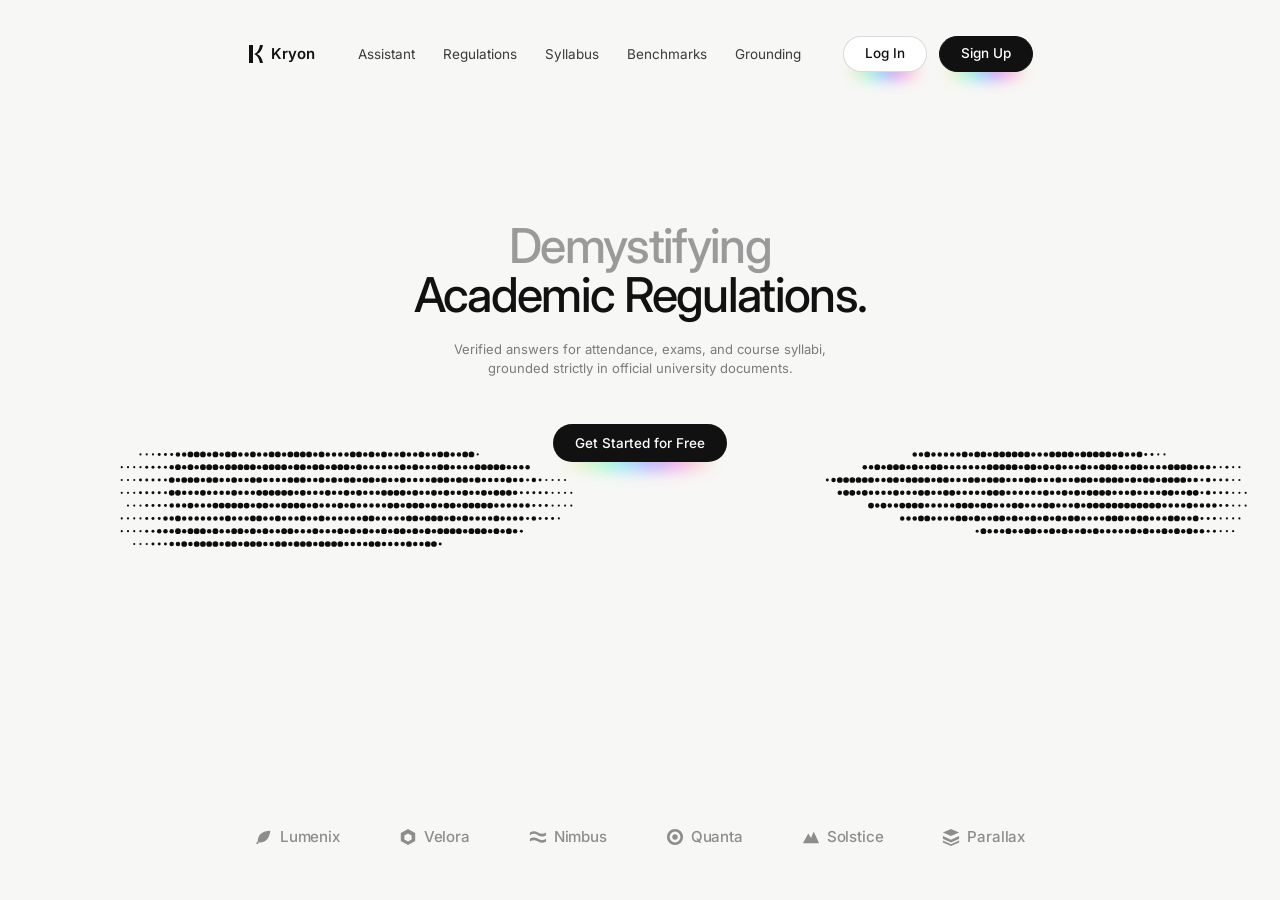
==== frontend/index.html @ a1618e85 "feat: integrate real Google OAuth 2.0 flow and match button sizing" ====
<!DOCTYPE html>
<html lang="en">
<head>
  <meta charset="UTF-8">
  <meta name="viewport" content="width=device-width, initial-scale=1.0">
  <title>Kryon</title>
  <link rel="icon" type="image/svg+xml" href="data:image/svg+xml,%3Csvg xmlns='http://www.w3.org/2000/svg' viewBox='0 0 16 18'%3E%3Cpath fill='%23111111' d='M2 0h4v18H2zM7 9c3-1 5-4 6-9h3c-1 5-3 8-6 9 3 1 5 4 6 9h-3c-1-5-3-8-6-9z'/%3E%3C/svg%3E">
  <link rel="alternate icon" type="image/png" href="/static/favicon.ico">
  <link rel="alternate icon" type="image/svg+xml" href="/static/favicon.svg">
  <link rel="preconnect" href="https://fonts.googleapis.com">
  <link rel="preconnect" href="https://fonts.gstatic.com" crossorigin>
  <link href="https://fonts.googleapis.com/css2?family=Inter:wght@400;500;600&family=Inter+Tight:wght@400;500;600&display=swap" rel="stylesheet">
  <style>
    :root {
      --bg: #f7f7f5;
      --surface: #ffffff;
      --surface-subtle: #f0f0ee;
      --border-subtle: rgba(0, 0, 0, 0.07);
      --ink: #111111;
      --mute: #9a9a9a;
      --sub: #7b7b7b;
      --accent-blue: #2f6bff;
      --accent-violet: #5a4cf5;
      --accent-glow: linear-gradient(90deg, #ffcf5a, #7dffa8, #5ad7ff, #9b7bff, #ff6fd8, #ffb36b);
      --u: min(100vw / 1440, 100vh / 1008);
    }

    * {
      box-sizing: border-box;
      margin: 0;
      padding: 0;
    }

    html, body {
      height: 100%;
      background: var(--bg);
      color: var(--ink);
      font-family: 'Inter', system-ui, -apple-system, sans-serif;
      -webkit-font-smoothing: antialiased;
      scroll-behavior: smooth;
    }

    /* ============================================================
       SECTION 1: HERO (KINDRED DOT-MATRIX HANDS)
       ============================================================ */
    section.hero {
      position: relative;
      height: 100vh;
      min-height: 660px;
      overflow: hidden;
      background: var(--bg);
    }

    canvas#dots {
      position: absolute;
      inset: 0;
      width: 100%;
      height: 100%;
      display: block;
      z-index: 1;
      pointer-events: none;
    }

    /* Nav */
    nav.hero-nav {
      position: relative;
      z-index: 3;
      display: flex;
      align-items: center;
      justify-content: center;
      gap: clamp(18px, 2.6vw, 40px);
      padding-top: 36px;
      font-size: 13.5px;
    }

    .brand {
      display: flex;
      align-items: center;
      gap: 8px;
      font-weight: 600;
      font-size: 15px;
      letter-spacing: -0.01em;
      color: var(--ink);
      text-decoration: none;
      margin-right: 10px;
    }

    .brand svg {
      width: 16px;
      height: 18px;
      fill: currentColor;
    }

    .nav-links {
      display: flex;
      align-items: center;
      gap: clamp(16px, 2.2vw, 32px);
    }

    .nav-links span {
      color: #3a3a3a;
      font-weight: 400;
      cursor: default;
      user-select: none;
      pointer-events: none;
    }

    .nav-actions {
      display: inline-flex;
      align-items: center;
      gap: 12px;
      margin-left: 8px;
    }

    .nav-cta-wrap {
      display: inline-block;
      position: relative;
    }

    .nav-cta-wrap::before {
      content: "";
      position: absolute;
      left: 10%;
      right: 10%;
      bottom: -6px;
      height: 15px;
      border-radius: 50%;
      background: var(--accent-glow);
      filter: blur(8px);
      opacity: 0.85;
      z-index: 1;
      transition: opacity 0.3s ease, filter 0.3s ease, bottom 0.3s ease;
    }

    .nav-cta-wrap:hover::before {
      opacity: 1;
      filter: blur(12px);
      bottom: -8px;
    }

    .signin-pill {
      position: relative;
      z-index: 2;
      background: #111;
      color: #fff !important;
      padding: 10px 21px;
      border-radius: 999px;
      border: 1px solid #111;
      font-weight: 500 !important;
      text-decoration: none;
      transition: transform 0.25s ease, background 0.2s ease, border-color 0.2s ease;
      display: inline-block;
      cursor: pointer;
      line-height: 1;
    }

    .signin-pill:hover {
      transform: translateY(-1px);
      background: #000 !important;
      border-color: #000 !important;
      color: #fff !important;
    }

    .btn-login {
      position: relative;
      z-index: 2;
      background: #ffffff;
      color: #111 !important;
      padding: 10px 21px;
      border-radius: 999px;
      border: 1px solid rgba(0, 0, 0, 0.14);
      font-weight: 500 !important;
      text-decoration: none;
      transition: transform 0.25s ease, background 0.2s ease, border-color 0.2s ease, box-shadow 0.2s ease;
      display: inline-block;
      cursor: pointer;
      line-height: 1;
    }

    .btn-login:hover {
      transform: translateY(-1px);
      background: #ffffff !important;
      border-color: rgba(0, 0, 0, 0.35);
      color: #000 !important;
      box-shadow: 0 2px 8px rgba(0, 0, 0, 0.06);
    }

    /* Copy block */
    div.copy {
      position: absolute;
      left: 50%;
      top: 24.5%;
      transform: translateX(-50%);
      text-align: center;
      width: min(92vw, 720px);
      z-index: 3;
    }

    div.copy h1 {
      font-weight: 500;
      letter-spacing: -0.035em;
      line-height: 1.04;
      font-size: clamp(38px, 3.75vw, 68px);
    }

    div.copy h1 .line-1 {
      display: block;
      color: var(--mute);
    }

    div.copy h1 .line-2 {
      display: block;
      color: var(--ink);
    }

    div.copy p.subline {
      margin-top: 20px;
      margin-left: auto;
      margin-right: auto;
      max-width: 440px;
      color: var(--sub);
      font-size: clamp(13px, 1.02vw, 15.5px);
      line-height: 1.45;
      text-wrap: balance;
    }

    /* CTA Wrapper */
    .cta {
      display: inline-block;
      position: relative;
      margin-top: clamp(34px, 3.6vw, 52px);
    }

    .cta::before {
      content: "";
      position: absolute;
      left: 10%;
      right: 10%;
      bottom: -6px;
      height: 16px;
      border-radius: 50%;
      background: var(--accent-glow);
      filter: blur(9px);
      opacity: 0.85;
      z-index: 1;
      transition: opacity 0.3s ease, filter 0.3s ease, bottom 0.3s ease;
    }

    .cta:hover::before {
      opacity: 1;
      filter: blur(12px);
      bottom: -9px;
    }

    .cta a.btn-cta {
      position: relative;
      z-index: 2;
      display: inline-block;
      background: #111;
      color: #fff;
      font-size: 13.5px;
      font-weight: 500;
      padding: 11px 22px;
      border-radius: 999px;
      text-decoration: none;
      transition: transform 0.3s ease;
      cursor: pointer;
    }

    .cta:hover a.btn-cta {
      transform: translateY(-1px);
    }

    /* Partner Logos */
    div.logos {
      position: absolute;
      bottom: clamp(28px, 6vh, 64px);
      left: 0;
      right: 0;
      display: flex;
      justify-content: center;
      align-items: center;
      gap: clamp(26px, 4.6vw, 66px);
      flex-wrap: wrap;
      padding: 0 16px;
      z-index: 3;
    }

    .logo-item {
      display: flex;
      align-items: center;
      gap: 7px;
      color: #8d8d8d;
      font-size: clamp(14px, 1.18vw, 17px);
      font-weight: 500;
      letter-spacing: -0.01em;
      transition: color 0.2s ease;
    }

    .logo-item:hover {
      color: var(--ink);
    }

    .logo-item svg {
      width: 18px;
      height: 18px;
      fill: currentColor;
    }

    /* ============================================================
       SECTION 2: AI ASSISTANT — GLASS IRIS CHAT DASHBOARD (LIGHT THEME)
       ============================================================ */
    section#assistant {
      position: relative;
      height: 100vh;
      max-height: 100vh;
      background: var(--bg);
      display: none; /* Stored inside the Get Started button */
      flex-direction: row;
      border-top: 1px solid var(--border-subtle);
      font-family: 'Inter Tight', 'Inter', sans-serif;
      animation: fadeInView 0.35s ease forwards;
      overflow: hidden;
    }

    section#assistant.view-active {
      display: flex !important;
    }

    section.hero.view-hidden {
      display: none !important;
    }

    @keyframes fadeInView {
      from {
        opacity: 0;
        transform: translateY(10px);
      }
      to {
        opacity: 1;
        transform: translateY(0);
      }
    }

    /* Ambient soft top light */
    .top-light-glow {
      position: absolute;
      top: 0;
      left: 50%;
      transform: translateX(-50%);
      width: 900px;
      height: 380px;
      background: radial-gradient(circle at center, rgba(64, 110, 255, 0.08) 0%, rgba(124, 72, 240, 0.05) 45%, transparent 70%);
      pointer-events: none;
      z-index: 0;
    }

    /* Left rail (48u) */
    .left-rail {
      width: clamp(60px, 4.5vw, 76px);
      background: #ffffff;
      border-right: 1px solid var(--border-subtle);
      display: flex;
      flex-direction: column;
      align-items: center;
      padding: 24px 0;
      gap: 18px;
      z-index: 5;
      height: 100vh;
      flex-shrink: 0;
    }

    .rail-btn {
      width: 40px;
      height: 40px;
      border-radius: 12px;
      border: 1px solid transparent;
      background: transparent;
      color: var(--sub);
      display: flex;
      align-items: center;
      justify-content: center;
      cursor: pointer;
      transition: all 0.2s ease;
    }

    .rail-btn:hover, .rail-btn.active {
      background: var(--surface-subtle);
      color: var(--ink);
      border-color: var(--border-subtle);
    }

    .rail-divider {
      width: 28px;
      height: 1px;
      background: var(--border-subtle);
      margin: 4px 0;
    }

    .rail-bottom {
      margin-top: auto;
      display: flex;
      flex-direction: column;
      gap: 12px;
      align-items: center;
      position: relative;
    }

    .avatar-mini-wrapper {
      display: flex;
      flex-direction: column;
      align-items: center;
      gap: 4px;
      cursor: pointer;
      user-select: none;
    }

    .avatar-mini {
      width: 34px;
      height: 34px;
      border-radius: 50%;
      background: linear-gradient(135deg, #2f6bff, #5a4cf5);
      color: white;
      font-size: 13px;
      font-weight: 600;
      display: flex;
      align-items: center;
      justify-content: center;
      cursor: pointer;
      transition: all 0.2s cubic-bezier(0.16, 1, 0.3, 1);
      border: 2px solid #ffffff;
      box-shadow: 0 2px 8px rgba(47, 107, 255, 0.25);
    }

    .avatar-mini:hover {
      transform: scale(1.08);
      box-shadow: 0 4px 14px rgba(47, 107, 255, 0.4);
    }

    .avatar-name-mini {
      font-size: 10px;
      font-weight: 600;
      color: #64748b;
      max-width: 58px;
      overflow: hidden;
      text-overflow: ellipsis;
      white-space: nowrap;
      text-align: center;
      line-height: 1.1;
    }

    /* Flyout Profile Card in Left Rail */
    .user-flyout-card {
      position: absolute;
      left: calc(100% + 14px);
      bottom: -6px;
      width: 250px;
      background: #ffffff;
      border-radius: 16px;
      border: 1px solid var(--border-subtle);
      box-shadow: 0 12px 32px rgba(15, 23, 42, 0.14), 0 2px 6px rgba(15, 23, 42, 0.05);
      padding: 16px;
      z-index: 100;
      animation: flyoutSlideIn 0.2s cubic-bezier(0.16, 1, 0.3, 1);
    }

    @keyframes flyoutSlideIn {
      from { opacity: 0; transform: translateX(-8px) scale(0.96); }
      to { opacity: 1; transform: translateX(0) scale(1); }
    }

    .flyout-header {
      display: flex;
      align-items: center;
      gap: 12px;
    }

    .flyout-avatar {
      width: 40px;
      height: 40px;
      border-radius: 50%;
      background: linear-gradient(135deg, #2f6bff, #5a4cf5);
      color: #ffffff;
      font-size: 15px;
      font-weight: 700;
      display: flex;
      align-items: center;
      justify-content: center;
      flex-shrink: 0;
    }

    .flyout-meta {
      flex: 1;
      min-width: 0;
      text-align: left;
    }

    .flyout-name {
      font-size: 14px;
      font-weight: 600;
      color: #0f172a;
      white-space: nowrap;
      overflow: hidden;
      text-overflow: ellipsis;
    }

    .flyout-email {
      font-size: 12px;
      color: #64748b;
      white-space: nowrap;
      overflow: hidden;
      text-overflow: ellipsis;
    }

    .flyout-badge {
      display: flex;
      align-items: center;
      gap: 6px;
      margin-top: 12px;
      padding: 5px 10px;
      border-radius: 8px;
      background: #f1f5f9;
      font-size: 11px;
      font-weight: 500;
      color: #334155;
    }

    .flyout-status-dot {
      width: 6px;
      height: 6px;
      border-radius: 50%;
      background: #10b981;
    }

    .flyout-divider {
      height: 1px;
      background: #e2e8f0;
      margin: 12px 0 10px;
    }

    .flyout-actions {
      display: flex;
      flex-direction: column;
      gap: 6px;
    }

    .flyout-btn-signout {
      width: 100%;
      height: 34px;
      border-radius: 8px;
      border: 1px solid #fee2e2;
      background: #fff5f5;
      color: #dc2626;
      font-size: 12px;
      font-weight: 600;
      display: flex;
      align-items: center;
      justify-content: center;
      gap: 6px;
      cursor: pointer;
      transition: all 0.15s ease;
    }

    .flyout-btn-signout:hover {
      background: #fee2e2;
      border-color: #fca5a5;
    }

    /* Top Bar User Pill */
    .user-pill-top {
      display: none;
      align-items: center;
      gap: 8px;
      padding: 4px 10px 4px 5px;
      background: #ffffff;
      border: 1px solid var(--border-subtle);
      border-radius: 30px;
      font-size: 13px;
      font-weight: 500;
      color: #1e293b;
      cursor: pointer;
      transition: all 0.15s ease;
      box-shadow: 0 1px 3px rgba(0,0,0,0.04);
    }

    .user-pill-top:hover {
      border-color: #cbd5e1;
      background: #f8fafc;
    }

    .user-pill-avatar {
      width: 26px;
      height: 26px;
      border-radius: 50%;
      background: linear-gradient(135deg, #2f6bff, #5a4cf5);
      color: #ffffff;
      font-size: 11px;
      font-weight: 700;
      display: flex;
      align-items: center;
      justify-content: center;
    }

    .user-pill-name {
      max-width: 110px;
      white-space: nowrap;
      overflow: hidden;
      text-overflow: ellipsis;
    }

    .user-pill-logout {
      width: 20px;
      height: 20px;
      border-radius: 50%;
      background: transparent;
      border: none;
      color: #94a3b8;
      display: flex;
      align-items: center;
      justify-content: center;
      cursor: pointer;
      padding: 0;
      transition: color 0.15s ease;
    }

    .user-pill-logout:hover {
      color: #ef4444;
    }

    /* Hero Nav User Badge - Compact Pill like Image 2 */
    .hero-user-badge {
      display: none;
      align-items: center;
      gap: 7px;
      padding: 3px 8px 3px 4px;
      background: #ffffff;
      border: 1px solid rgba(0, 0, 0, 0.08);
      border-radius: 9999px;
      box-shadow: 0 1px 3px rgba(0, 0, 0, 0.04);
      cursor: pointer;
      transition: all 0.15s ease;
      line-height: 1;
    }

    .hero-user-badge:hover {
      border-color: rgba(0, 0, 0, 0.16);
      box-shadow: 0 2px 6px rgba(0, 0, 0, 0.07);
    }

    .hero-user-avatar {
      width: 24px;
      height: 24px;
      border-radius: 50%;
      background: linear-gradient(135deg, #3b71fe, #5b50f6);
      color: #ffffff;
      font-size: 11px;
      font-weight: 700;
      display: flex;
      align-items: center;
      justify-content: center;
      flex-shrink: 0;
    }

    .hero-user-name {
      font-size: 13.5px;
      font-weight: 600;
      color: #1e293b;
      letter-spacing: -0.01em;
      white-space: nowrap;
    }

    .hero-btn-signout {
      background: transparent;
      border: none;
      padding: 2px;
      margin-left: 1px;
      color: #8b98a5;
      cursor: pointer;
      display: flex;
      align-items: center;
      justify-content: center;
      transition: color 0.15s ease, transform 0.15s ease;
      line-height: 1;
    }

    .hero-btn-signout:hover {
      color: #ef4444;
      transform: scale(1.08);
    }

    /* Auth Gate Modal */
    .auth-gate-overlay {
      position: fixed;
      inset: 0;
      background: rgba(15, 23, 42, 0.55);
      backdrop-filter: blur(8px);
      z-index: 9999;
      display: flex;
      align-items: center;
      justify-content: center;
      padding: 16px;
      animation: fadeIn 0.2s ease;
    }

    .auth-gate-card {
      background: #ffffff;
      border-radius: 24px;
      box-shadow: 0 25px 60px -15px rgba(0, 0, 0, 0.25);
      max-width: 480px;
      width: 100%;
      padding: 32px 30px;
      border: 1px solid rgba(0, 0, 0, 0.06);
      text-align: center;
      position: relative;
    }

    .auth-gate-header {
      display: flex;
      align-items: center;
      justify-content: space-between;
      margin-bottom: 20px;
    }

    .auth-gate-logo {
      display: flex;
      align-items: center;
      gap: 10px;
      font-size: 15px;
      font-weight: 700;
      color: #0f172a;
    }

    .auth-gate-close {
      background: #f1f5f9;
      border: none;
      width: 32px;
      height: 32px;
      border-radius: 50%;
      display: flex;
      align-items: center;
      justify-content: center;
      cursor: pointer;
      color: #64748b;
      transition: all 0.15s ease;
    }

    .auth-gate-close:hover {
      background: #e2e8f0;
      color: #0f172a;
    }

    .auth-gate-icon-badge {
      width: 56px;
      height: 56px;
      border-radius: 18px;
      background: rgba(47, 107, 255, 0.1);
      display: flex;
      align-items: center;
      justify-content: center;
      margin: 0 auto 16px;
    }

    .auth-gate-body h3 {
      font-size: 21px;
      font-weight: 700;
      color: #0f172a;
      letter-spacing: -0.02em;
      margin-bottom: 8px;
    }

    .auth-gate-body p {
      font-size: 14px;
      line-height: 1.5;
      color: #64748b;
      margin-bottom: 24px;
    }

    .auth-gate-buttons {
      display: flex;
      flex-direction: column;
      gap: 10px;
    }

    .btn-gate-primary {
      height: 48px;
      background: #27384f;
      color: #ffffff;
      border-radius: 14px;
      font-size: 14.5px;
      font-weight: 600;
      display: flex;
      align-items: center;
      justify-content: center;
      gap: 8px;
      text-decoration: none;
      transition: all 0.2s ease;
      box-shadow: 0 4px 12px rgba(39, 56, 79, 0.2);
    }

    .btn-gate-primary:hover {
      background: #1b2838;
      transform: translateY(-1px);
    }

    .btn-gate-secondary {
      height: 48px;
      background: #f8fafc;
      border: 1px solid #e2e8f0;
      color: #1e293b;
      border-radius: 14px;
      font-size: 14.5px;
      font-weight: 600;
      display: flex;
      align-items: center;
      justify-content: center;
      gap: 8px;
      text-decoration: none;
      transition: all 0.2s ease;
    }

    .btn-gate-secondary:hover {
      background: #f1f5f9;
      border-color: #cbd5e1;
    }

    .gate-divider {
      position: relative;
      text-align: center;
      margin: 8px 0;
    }

    .gate-divider::before {
      content: "";
      position: absolute;
      left: 0;
      top: 50%;
      right: 0;
      height: 1px;
      background: #e2e8f0;
    }

    .gate-divider span {
      position: relative;
      background: #ffffff;
      padding: 0 12px;
      font-size: 11px;
      font-weight: 700;
      color: #94a3b8;
      letter-spacing: 0.08em;
    }

    .btn-gate-google {
      height: 48px;
      background: #ffffff;
      border: 1px solid #e2e8f0;
      color: #334155;
      border-radius: 14px;
      font-size: 14.5px;
      font-weight: 500;
      display: flex;
      align-items: center;
      justify-content: center;
      gap: 10px;
      cursor: pointer;
      transition: all 0.2s ease;
      box-shadow: 0 1px 3px rgba(0, 0, 0, 0.04);
    }

    .btn-gate-google:hover {
      background: #f8fafc;
      border-color: #cbd5e1;
    }

    /* Main Container */
    .main-content {
      flex: 1;
      display: flex;
      flex-direction: column;
      position: relative;
      z-index: 1;
      height: 100vh;
      max-height: 100vh;
      overflow: hidden;
      min-width: 0;
    }

    /* Top Bar */
    .top-bar {
      display: flex;
      align-items: center;
      justify-content: space-between;
      padding: 16px 36px;
      background: rgba(255, 255, 255, 0.7);
      backdrop-filter: blur(12px);
      border-bottom: 1px solid var(--border-subtle);
      flex-shrink: 0;
      z-index: 10;
    }

    .breadcrumbs {
      display: flex;
      align-items: center;
      gap: 8px;
      font-size: 13.5px;
      color: var(--sub);
      font-weight: 500;
    }

    .breadcrumbs span.current {
      color: var(--ink);
    }

    .top-actions {
      display: flex;
      align-items: center;
      gap: 14px;
    }

    .glass-search {
      display: flex;
      align-items: center;
      gap: 10px;
      background: #ffffff;
      border: 1px solid var(--border-subtle);
      padding: 8px 16px;
      border-radius: 999px;
      font-size: 13px;
      color: var(--sub);
      width: 260px;
      box-shadow: 0 2px 6px rgba(0,0,0,0.02);
    }

    .glass-search input {
      border: none;
      outline: none;
      background: transparent;
      width: 100%;
      font-size: 13px;
      color: var(--ink);
    }

    .status-pill {
      display: flex;
      align-items: center;
      gap: 8px;
      background: #ffffff;
      border: 1px solid var(--border-subtle);
      padding: 6px 14px;
      border-radius: 999px;
      font-size: 12.5px;
      color: var(--ink);
      font-weight: 500;
    }

    .pulse-dot {
      width: 8px;
      height: 8px;
      border-radius: 50%;
      background: #2f6bff;
      box-shadow: 0 0 0 0 rgba(47, 107, 255, 0.5);
      animation: pulse 2s infinite;
    }

    @keyframes pulse {
      0% { box-shadow: 0 0 0 0 rgba(47, 107, 255, 0.7); }
      70% { box-shadow: 0 0 0 8px rgba(47, 107, 255, 0); }
      100% { box-shadow: 0 0 0 0 rgba(47, 107, 255, 0); }
    }

    /* Sub-header / Mode Toggles */
    .sub-bar {
      display: flex;
      align-items: center;
      justify-content: space-between;
      padding: 16px 36px 0 36px;
      flex-shrink: 0;
    }

    .segmented-toggle {
      display: flex;
      background: #eaeae7;
      padding: 3px;
      border-radius: 999px;
    }

    .segment-btn {
      padding: 7px 18px;
      border-radius: 999px;
      border: none;
      background: transparent;
      font-size: 13.5px;
      font-weight: 500;
      color: var(--sub);
      cursor: pointer;
      transition: all 0.2s ease;
    }

    .segment-btn.active {
      background: #ffffff;
      color: var(--ink);
      box-shadow: 0 2px 5px rgba(0,0,0,0.06);
    }

    /* Hero Section (708u Wide Column) */
    .dashboard-hero {
      width: min(92%, 860px);
      margin: 36px auto;
      display: flex;
      flex-direction: column;
      align-items: center;
      text-align: center;
    }

    /* LIVING GLASS IRIS ORB */
    .orb-container {
      position: relative;
      width: 150px;
      height: 150px;
      margin-bottom: 22px;
      display: flex;
      align-items: center;
      justify-content: center;
    }

    canvas#glass-orb {
      width: 150px;
      height: 150px;
      border-radius: 50%;
      box-shadow: 
        0 14px 34px -8px rgba(47, 107, 255, 0.22),
        0 0 0 1px rgba(255, 255, 255, 0.9) inset;
    }

    .hero-greeting {
      font-size: 15px;
      color: var(--mute);
      letter-spacing: 0.06em;
      text-transform: uppercase;
      font-weight: 600;
      margin-bottom: 10px;
    }

    .hero-heading {
      font-size: clamp(30px, 2.7vw, 42px);
      font-weight: 600;
      color: var(--ink);
      letter-spacing: -0.025em;
      line-height: 1.18;
      margin-bottom: 12px;
    }

    .hero-sub {
      color: var(--sub);
      font-size: 16px;
      max-width: 580px;
      margin-bottom: 32px;
      line-height: 1.5;
    }

    /* Glass Composer */
    .composer-card {
      width: 100%;
      background: #ffffff;
      border-radius: 18px;
      padding: 18px 24px;
      position: relative;
      box-shadow: 0 16px 36px -10px rgba(0, 0, 0, 0.05);
      border: 1.2px solid transparent;
      background-image: linear-gradient(#ffffff, #ffffff), linear-gradient(135deg, #2f6bff, #8a70ff, #ff6fd8, #2f6bff);
      background-origin: border-box;
      background-clip: padding-box, border-box;
      text-align: left;
    }

    .composer-input-row {
      display: flex;
      align-items: center;
      gap: 12px;
      margin-bottom: 16px;
    }

    .composer-input-row input {
      flex: 1;
      border: none;
      outline: none;
      font-size: 17px;
      color: var(--ink);
      background: transparent;
      font-family: inherit;
    }

    .composer-input-row input::placeholder {
      color: #9c9c9c;
    }

    .composer-controls {
      display: flex;
      align-items: center;
      flex-wrap: nowrap;
      gap: 10px;
      border-top: 1px solid var(--border-subtle);
      padding-top: 12px;
      overflow: visible;
    }

    .composer-chips {
      display: flex;
      align-items: center;
      gap: 10px;
      flex-wrap: nowrap;
      flex: 1;
      min-width: 0;
    }

    .chip-btn {
      display: inline-flex;
      align-items: center;
      gap: 5px;
      background: var(--surface-subtle);
      border: 1px solid var(--border-subtle);
      padding: 8px 12px;
      border-radius: 999px;
      font-size: 13px;
      color: #222;
      cursor: pointer;
      white-space: nowrap;
      flex-shrink: 1;
      min-width: 0;
      transition: all 0.2s ease;
    }

    .chip-btn strong {
      font-weight: 600;
      color: var(--ink);
    }

    .chip-btn:hover {
      background: #e4e4e1;
      color: #000;
    }

    .chip-dropdown-wrapper {
      position: relative;
      display: inline-block;
      flex-shrink: 0;
    }

    .chip-dropdown-menu {
      position: absolute;
      top: calc(100% + 8px);
      left: 0;
      background: #ffffff;
      border: 1px solid var(--border-subtle);
      border-radius: 16px;
      padding: 7px;
      min-width: 295px;
      box-shadow: 0 16px 40px rgba(0, 0, 0, 0.12), 0 2px 8px rgba(0, 0, 0, 0.04);
      z-index: 100;
      display: none;
      animation: menuFadeIn 0.16s cubic-bezier(0.16, 1, 0.3, 1);
    }

    .chip-dropdown-menu.show {
      display: block;
    }

    @keyframes menuFadeIn {
      from { opacity: 0; transform: translateY(-4px); }
      to { opacity: 1; transform: translateY(0); }
    }

    .dropdown-opt {
      display: flex;
      flex-direction: column;
      gap: 3px;
      padding: 10px 14px;
      border-radius: 10px;
      cursor: pointer;
      transition: background 0.15s ease;
      text-align: left;
    }

    .dropdown-opt:hover {
      background: var(--surface-subtle);
    }

    .dropdown-opt.active {
      background: rgba(47, 107, 255, 0.08);
    }

    .dropdown-opt-header {
      display: flex;
      align-items: center;
      justify-content: space-between;
      font-size: 14.5px;
      font-weight: 600;
      color: var(--ink);
    }

    .dropdown-opt.active .dropdown-opt-header {
      color: var(--accent-blue);
    }

    .dropdown-opt-desc {
      font-size: 12.5px;
      color: #6a6a6a;
      line-height: 1.4;
    }

    .dropdown-check {
      display: none;
      color: var(--accent-blue);
      font-weight: 700;
      font-size: 14.5px;
    }

    .dropdown-opt.active .dropdown-check {
      display: inline-block;
    }

    .composer-actions-right {
      display: contents;
    }

    .btn-upload-action {
      background: var(--surface-subtle);
      color: var(--ink);
      border: 1px solid var(--border-subtle);
      border-radius: 999px;
      padding: 8px 12px;
      font-size: 13px;
      font-weight: 500;
      display: inline-flex;
      align-items: center;
      gap: 5px;
      cursor: pointer;
      white-space: nowrap;
      flex-shrink: 1;
      min-width: 0;
      transition: all 0.2s ease;
    }

    .btn-upload-action svg {
      width: 15px;
      height: 15px;
    }

    .btn-upload-action:hover {
      background: #e4e4e0;
      border-color: rgba(47, 107, 255, 0.3);
      color: #2f6bff;
      transform: translateY(-1px);
    }

    .btn-send {
      background: linear-gradient(135deg, #2f6bff, #4f46e5);
      color: #ffffff;
      border: none;
      border-radius: 999px;
      padding: 8px 18px;
      font-size: 13.5px;
      font-weight: 500;
      display: inline-flex;
      align-items: center;
      gap: 6px;
      cursor: pointer;
      white-space: nowrap;
      flex-shrink: 0;
      box-shadow: 0 2px 8px rgba(47, 107, 255, 0.25);
      transition: all 0.2s ease;
    }

    .composer-card .btn-send {
      margin-left: auto;
    }

    .btn-send svg {
      width: 13px;
      height: 13px;
      stroke: currentColor;
      flex-shrink: 0;
    }

    .btn-send:hover {
      transform: translateY(-1px);
      box-shadow: 0 4px 14px rgba(47, 107, 255, 0.35);
      background: linear-gradient(135deg, #2558df, #4338ca);
    }

    /* Quick Action Cards */
    .quick-actions {
      display: grid;
      grid-template-columns: repeat(auto-fit, minmax(240px, 1fr));
      gap: 16px;
      width: 100%;
      margin-top: 26px;
    }

    .action-card {
      background: #ffffff;
      border: 1px solid var(--border-subtle);
      border-radius: 16px;
      padding: 18px 20px;
      text-align: left;
      cursor: pointer;
      transition: all 0.2s ease;
      box-shadow: 0 4px 12px rgba(0,0,0,0.02);
    }

    .action-card:hover {
      transform: translateY(-2px);
      border-color: #2f6bff;
      box-shadow: 0 8px 24px rgba(47, 107, 255, 0.08);
    }

    .card-icon {
      width: 36px;
      height: 36px;
      border-radius: 10px;
      display: flex;
      align-items: center;
      justify-content: center;
      margin-bottom: 12px;
    }

    .card-icon.blue { background: rgba(47, 107, 255, 0.1); color: #2f6bff; }
    .card-icon.violet { background: rgba(90, 76, 245, 0.1); color: #5a4cf5; }
    .card-icon.indigo { background: rgba(22, 163, 74, 0.1); color: #16a34a; }

    .action-card h4 {
      font-size: 15px;
      font-weight: 600;
      color: var(--ink);
      margin-bottom: 6px;
    }

    .action-card p {
      font-size: 13.5px;
      color: var(--sub);
      line-height: 1.45;
    }

    /* ============================================================
       CHAT VIEW LAYOUT & CHAT HISTORY BAR (Below Sub-bar)
       ============================================================ */
    .chat-view-layout {
      display: flex;
      align-items: flex-start;
      width: 100%;
      flex: 1;
      min-height: 0;
      overflow: hidden;
    }

    .chat-history-bar {
      width: 412px;
      flex: 0 0 412px;
      margin-left: 36px;
      margin-top: 14px;
      margin-bottom: 24px;
      background: #ffffff;
      border: 1px solid var(--border-subtle);
      border-radius: 18px;
      display: flex;
      flex-direction: column;
      padding: 18px 18px;
      gap: 13px;
      height: calc(100% - 38px);
      max-height: calc(100% - 38px);
      box-shadow: 0 4px 20px rgba(0, 0, 0, 0.03);
      overflow-y: hidden;
      transition: width 0.22s ease, opacity 0.22s ease;
      z-index: 4;
      flex-shrink: 0;
    }

    .chat-history-bar.collapsed {
      width: 0;
      padding: 0;
      overflow: hidden;
      border-right: none;
      opacity: 0;
      pointer-events: none;
    }

    .history-bar-header {
      display: flex;
      align-items: center;
      justify-content: space-between;
    }

    .history-title-wrap {
      display: flex;
      align-items: center;
      gap: 9px;
      font-size: 15.5px;
      font-weight: 600;
      color: var(--ink);
    }

    .history-title-wrap svg {
      color: var(--accent-blue);
      width: 17px;
      height: 17px;
    }

    .history-badge {
      font-size: 12px;
      font-weight: 600;
      background: rgba(47, 107, 255, 0.1);
      color: var(--accent-blue);
      padding: 2.5px 8px;
      border-radius: 999px;
    }

    .btn-new-chat {
      display: inline-flex;
      align-items: center;
      gap: 5px;
      background: var(--surface-subtle);
      border: 1px solid var(--border-subtle);
      padding: 5px 12px;
      border-radius: 999px;
      font-size: 13px;
      font-weight: 500;
      color: var(--ink);
      cursor: pointer;
      transition: all 0.2s ease;
    }

    .btn-new-chat:hover {
      background: #ffffff;
      border-color: var(--accent-blue);
      color: var(--accent-blue);
      box-shadow: 0 2px 6px rgba(47, 107, 255, 0.15);
      transform: translateY(-1px);
    }

    .btn-new-chat svg {
      width: 13.5px;
      height: 13.5px;
    }

    .history-search-wrap {
      display: flex;
      align-items: center;
      gap: 9px;
      background: var(--surface-subtle);
      border: 1px solid var(--border-subtle);
      border-radius: 10px;
      padding: 8px 12px;
      font-size: 13.5px;
      color: var(--sub);
    }

    .history-search-wrap svg {
      width: 14px;
      height: 14px;
      flex-shrink: 0;
    }

    .history-search-wrap input {
      border: none;
      outline: none;
      background: transparent;
      width: 100%;
      font-size: 13.5px;
      color: var(--ink);
      font-family: inherit;
    }

    .history-list {
      display: flex;
      flex-direction: column;
      gap: 8px;
      flex: 1;
      overflow-y: auto;
      padding-right: 4px;
      scrollbar-width: thin;
    }

    .history-item {
      background: #ffffff;
      border: 1px solid var(--border-subtle);
      border-radius: 12px;
      padding: 12px 14px;
      cursor: pointer;
      transition: all 0.18s ease;
      position: relative;
    }

    .history-item:hover {
      background: #fbfbf9;
      border-color: rgba(47, 107, 255, 0.35);
      transform: translateX(2px);
    }

    .history-item.active {
      background: rgba(47, 107, 255, 0.05);
      border-color: var(--accent-blue);
      box-shadow: 0 2px 8px rgba(47, 107, 255, 0.1);
    }

    .history-item-top {
      display: flex;
      align-items: flex-start;
      gap: 10px;
    }

    .history-item-icon {
      color: var(--mute);
      flex-shrink: 0;
      margin-top: 2px;
    }

    .history-item-icon svg {
      width: 15px;
      height: 15px;
    }

    .history-item-title {
      font-size: 14.5px;
      font-weight: 500;
      color: var(--ink);
      overflow: hidden;
      text-overflow: ellipsis;
      display: -webkit-box;
      -webkit-line-clamp: 2;
      -webkit-box-orient: vertical;
      line-height: 1.4;
      flex: 1;
    }

    .history-item-del {
      background: transparent;
      border: none;
      color: var(--mute);
      cursor: pointer;
      padding: 3px;
      border-radius: 4px;
      opacity: 0;
      transition: opacity 0.15s, color 0.15s;
    }

    .history-item:hover .history-item-del {
      opacity: 1;
    }

    .history-item-del:hover {
      color: #dc2626;
      background: rgba(220, 38, 38, 0.08);
    }

    .history-item-meta {
      display: flex;
      align-items: center;
      justify-content: space-between;
      margin-top: 8px;
      padding-left: 25px;
    }

    .history-tag {
      font-size: 11.5px;
      font-weight: 600;
      padding: 3px 8px;
      border-radius: 5px;
      background: #f0f0ee;
      color: var(--sub);
      text-transform: uppercase;
      letter-spacing: 0.03em;
    }

    .history-tag.attendance {
      background: rgba(47, 107, 255, 0.1);
      color: #2f6bff;
    }

    .history-tag.malpractice {
      background: rgba(220, 38, 38, 0.1);
      color: #dc2626;
    }

    .history-tag.curriculum {
      background: rgba(147, 51, 234, 0.1);
      color: #9333ea;
    }

    .history-tag.grading {
      background: rgba(16, 185, 129, 0.1);
      color: #059669;
    }

    .history-tag.policy {
      background: rgba(100, 116, 139, 0.1);
      color: #475569;
    }

    .history-time {
      font-size: 12.5px;
      color: var(--sub);
    }

    .history-footer {
      margin-top: auto;
      padding-top: 12px;
      border-top: 1px solid var(--border-subtle);
      display: flex;
      align-items: center;
      justify-content: space-between;
    }

    .btn-clear-history {
      background: transparent;
      border: none;
      font-size: 13px;
      color: var(--sub);
      cursor: pointer;
      display: flex;
      align-items: center;
      gap: 5px;
      transition: color 0.15s;
    }

    .btn-clear-history:hover {
      color: #dc2626;
    }

    .btn-clear-history svg {
      width: 13px;
      height: 13px;
    }

    .history-storage-tag {
      font-size: 12px;
      color: var(--mute);
    }

    .history-toggle-pill {
      display: inline-flex;
      align-items: center;
      gap: 6px;
      background: #ffffff;
      border: 1px solid var(--border-subtle);
      padding: 6px 12px;
      border-radius: 999px;
      font-size: 12.5px;
      font-weight: 500;
      color: var(--ink);
      cursor: pointer;
      transition: all 0.2s ease;
      box-shadow: 0 1px 3px rgba(0,0,0,0.03);
    }

    .history-toggle-pill:hover, .history-toggle-pill.active {
      border-color: var(--accent-blue);
      color: var(--accent-blue);
      background: rgba(47, 107, 255, 0.05);
    }

    .chat-main-col {
      flex: 1;
      min-width: 0;
      height: 100%;
      overflow-y: auto;
      overflow-x: hidden;
      display: flex;
      flex-direction: column;
      align-items: center;
      padding: 0 24px 80px;
      scroll-behavior: smooth;
    }

    @keyframes cardPulseGlow {
      0% { box-shadow: 0 0 0 0 rgba(47, 107, 255, 0.4); }
      50% { box-shadow: 0 0 0 8px rgba(47, 107, 255, 0.25); }
      100% { box-shadow: 0 0 0 0 rgba(47, 107, 255, 0); }
    }

    .highlight-pulse {
      animation: cardPulseGlow 1.8s ease;
      border-color: #2f6bff !important;
    }

    /* Live Chat Stream Container */
    .chat-stream {
      width: min(92%, 760px);
      margin: 20px auto 60px auto;
      display: flex;
      flex-direction: column;
      gap: 20px;
    }

    .query-bubble {
      align-self: flex-end;
      background: #111111;
      color: #ffffff;
      padding: 12px 20px;
      border-radius: 18px 18px 4px 18px;
      font-size: 15.5px;
      max-width: 80%;
      box-shadow: 0 4px 12px rgba(0,0,0,0.08);
    }

    .answer-card {
      align-self: flex-start;
      background: #ffffff;
      border: 1px solid var(--border-subtle);
      border-radius: 18px;
      padding: 22px;
      width: 100%;
      box-shadow: 0 8px 24px rgba(0, 0, 0, 0.04);
      text-align: left;
    }

    .answer-header {
      display: flex;
      align-items: center;
      justify-content: space-between;
      margin-bottom: 14px;
      padding-bottom: 10px;
      border-bottom: 1px solid var(--border-subtle);
      flex-wrap: wrap;
      gap: 10px;
    }

    .grounded-badge {
      display: flex;
      align-items: center;
      gap: 6px;
      font-size: 12px;
      font-weight: 600;
      color: #16a34a;
      background: rgba(22, 163, 74, 0.1);
      padding: 4px 10px;
      border-radius: 999px;
    }

    .refusal-badge {
      display: flex;
      align-items: center;
      gap: 6px;
      font-size: 12px;
      font-weight: 600;
      color: #dc2626;
      background: rgba(220, 38, 38, 0.1);
      padding: 4px 10px;
      border-radius: 999px;
    }

    .confidence-meter {
      display: flex;
      align-items: center;
      gap: 8px;
      font-size: 12px;
      color: var(--sub);
    }

    .meter-bar {
      width: 70px;
      height: 6px;
      background: #e5e5e5;
      border-radius: 999px;
      overflow: hidden;
    }

    .meter-fill {
      height: 100%;
      background: linear-gradient(90deg, #2f6bff, #16a34a);
      border-radius: 999px;
    }

    .answer-body {
      font-size: 15.5px;
      line-height: 1.65;
      color: #222222;
      margin-bottom: 16px;
      white-space: pre-line;
    }

    .answer-body strong {
      color: #000000;
    }

    .citation-block {
      background: var(--surface-subtle);
      border-left: 3px solid #2f6bff;
      padding: 12px 16px;
      border-radius: 0 8px 8px 0;
      font-size: 13.5px;
      color: #444;
      margin-top: 12px;
    }

    .chunks-drawer-toggle {
      background: transparent;
      border: none;
      color: #2f6bff;
      font-size: 12.5px;
      font-weight: 500;
      cursor: pointer;
      display: flex;
      align-items: center;
      gap: 4px;
      margin-top: 12px;
    }

    .retrieved-chunks-list {
      margin-top: 12px;
      display: flex;
      flex-direction: column;
      gap: 8px;
      border-top: 1px dashed var(--border-subtle);
      padding-top: 12px;
    }

    .chunk-item {
      background: #fafaf8;
      border: 1px solid var(--border-subtle);
      border-radius: 8px;
      padding: 10px 12px;
      font-size: 12px;
    }

    .chunk-header {
      display: flex;
      justify-content: space-between;
      color: var(--sub);
      margin-bottom: 4px;
      font-weight: 500;
    }

    /* Modal / Tab Views for Experiments and Documents */
    .tab-view {
      display: none;
      width: min(94%, 960px);
      margin: 20px auto;
      background: #ffffff;
      border: 1px solid var(--border-subtle);
      border-radius: 20px;
      padding: 28px;
      box-shadow: 0 10px 30px rgba(0,0,0,0.04);
      text-align: left;
      max-height: calc(100vh - 150px);
      overflow-y: auto;
    }

    .tab-view.active {
      display: block;
    }

    .tab-header {
      display: flex;
      justify-content: space-between;
      align-items: center;
      margin-bottom: 24px;
      border-bottom: 1px solid var(--border-subtle);
      padding-bottom: 14px;
    }

    /* Interactive Document Dropzone */
    .dropzone-container {
      margin-bottom: 28px;
      border: 2px dashed rgba(47, 107, 255, 0.35);
      background: linear-gradient(180deg, #ffffff 0%, #f7f9ff 100%);
      border-radius: 16px;
      padding: 32px 20px;
      text-align: center;
      transition: all 0.25s ease;
      cursor: pointer;
      position: relative;
    }

    .dropzone-container:hover, .dropzone-container.drag-over {
      border-color: #2f6bff;
      background: linear-gradient(180deg, #ffffff 0%, #edf3ff 100%);
      box-shadow: 0 12px 28px rgba(47, 107, 255, 0.12);
      transform: translateY(-1px);
    }

    .dropzone-icon {
      width: 52px;
      height: 52px;
      margin: 0 auto 12px auto;
      border-radius: 50%;
      background: rgba(47, 107, 255, 0.1);
      color: #2f6bff;
      display: flex;
      align-items: center;
      justify-content: center;
      transition: transform 0.2s ease;
    }

    .dropzone-container:hover .dropzone-icon {
      transform: scale(1.08);
    }

    .dropzone-title {
      font-size: 15px;
      font-weight: 600;
      color: var(--ink);
      margin-bottom: 6px;
    }

    .dropzone-desc {
      font-size: 13px;
      color: var(--sub);
      max-width: 460px;
      margin: 0 auto 16px auto;
      line-height: 1.45;
    }

    .btn-browse {
      display: inline-flex;
      align-items: center;
      gap: 6px;
      background: #111111;
      color: #ffffff;
      padding: 8px 18px;
      border-radius: 999px;
      font-size: 12.5px;
      font-weight: 500;
      cursor: pointer;
      border: none;
      transition: background 0.2s ease, transform 0.2s ease;
    }

    .btn-browse:hover {
      background: #000000;
      transform: translateY(-1px);
    }

    .upload-status-box {
      margin-top: 14px;
      font-size: 12.5px;
      display: none;
      padding: 10px 14px;
      border-radius: 8px;
    }

    .upload-status-box.success {
      background: rgba(22, 163, 74, 0.1);
      color: #16a34a;
      display: flex;
      align-items: center;
      justify-content: center;
      gap: 8px;
    }

    .upload-status-box.uploading {
      background: rgba(47, 107, 255, 0.1);
      color: #2f6bff;
      display: flex;
      align-items: center;
      justify-content: center;
      gap: 8px;
    }

    .upload-status-box.error {
      background: rgba(220, 38, 38, 0.1);
      color: #dc2626;
      display: flex;
      align-items: center;
      justify-content: center;
      gap: 8px;
    }

    table.data-table {
      width: 100%;
      border-collapse: collapse;
      font-size: 13px;
    }

    table.data-table th, table.data-table td {
      padding: 10px 12px;
      text-align: left;
      border-bottom: 1px solid var(--border-subtle);
    }

    table.data-table th {
      background: var(--surface-subtle);
      font-weight: 600;
      color: var(--ink);
    }

    .score-pill {
      display: inline-block;
      padding: 3px 8px;
      border-radius: 6px;
      font-weight: 600;
      font-size: 11.5px;
      background: rgba(47, 107, 255, 0.1);
      color: #2f6bff;
    }

    .score-pill.green {
      background: rgba(22, 163, 74, 0.1);
      color: #16a34a;
    }

    .btn-remove-doc {
      background: #fef2f2;
      color: #dc2626;
      border: 1px solid rgba(220, 38, 38, 0.25);
      border-radius: 8px;
      padding: 5px 11px;
      font-size: 12.5px;
      font-weight: 500;
      cursor: pointer;
      display: inline-flex;
      align-items: center;
      gap: 5px;
      transition: all 0.15s ease;
      font-family: inherit;
    }

    .btn-remove-doc:hover {
      background: #fee2e2;
      border-color: #dc2626;
      color: #b91c1c;
      transform: translateY(-1px);
      box-shadow: 0 2px 8px rgba(220, 38, 38, 0.15);
    }

    /* Responsive */
    @media (max-width: 768px) {
      nav.hero-nav {
        justify-content: space-between;
        padding: 22px 18px 0;
      }
      .nav-links { display: none; }
      .nav-actions { gap: 8px; margin-left: 0; }
      .signin-pill,
      .btn-login {
        padding: 8px 14px;
        font-size: 12px;
      }
      div.copy { top: 20%; }
      div.logos { gap: 14px 24px; font-size: 13px; }
      .left-rail { display: none; }
      .top-bar { padding: 12px 16px; }
      .glass-search { display: none; }
    }
  </style>
</head>
<body>

  <!-- ============================================================
       SECTION 1: HERO (KINDRED DOT-MATRIX HANDS HERO)
       ============================================================ -->
  <section class="hero" id="hero">
    <canvas id="dots"></canvas>

    <nav class="hero-nav">
      <a href="#hero" class="brand" onclick="showView('hero')">
        <svg viewBox="0 0 16 18">
          <path d="M2 0h4v18H2zM7 9c3-1 5-4 6-9h3c-1 5-3 8-6 9 3 1 5 4 6 9h-3c-1-5-3-8-6-9z"/>
        </svg>
        <span>Kryon</span>
      </a>

      <div class="nav-links">
        <span>Assistant</span>
        <span>Regulations</span>
        <span>Syllabus</span>
        <span>Benchmarks</span>
        <span>Grounding</span>
      </div>

      <div class="nav-actions">
        <div id="hero-auth-guest" style="display: flex; align-items: center; gap: 12px;">
          <div class="nav-cta-wrap">
            <a href="signup.html?mode=login" class="btn-login">Log In</a>
          </div>
          <div class="nav-cta-wrap">
            <a href="signup.html?mode=signup" class="signin-pill">Sign Up</a>
          </div>
        </div>
        <div id="hero-auth-user" class="hero-user-badge" onclick="showView('app', 'chat')" title="Open AI Assistant">
          <div class="hero-user-avatar" id="hero-nav-avatar">S.</div>
          <span class="hero-user-name" id="hero-nav-name">Shubhi</span>
          <button class="hero-btn-signout" onclick="event.stopPropagation(); handleSignOut()" title="Sign Out">
            <svg width="13" height="13" viewBox="0 0 24 24" fill="none" stroke="currentColor" stroke-width="2.2" stroke-linecap="round" stroke-linejoin="round">
              <path d="M9 21H5a2 2 0 0 1-2-2V5a2 2 0 0 1 2-2h4"></path>
              <polyline points="16 17 21 12 16 7"></polyline>
              <line x1="21" y1="12" x2="9" y2="12"></line>
            </svg>
          </button>
        </div>
      </div>
    </nav>

    <div class="copy">
      <h1>
        <span class="line-1">Demystifying</span>
        <span class="line-2">Academic Regulations.</span>
      </h1>
      <p class="subline">
        Verified answers for attendance, exams, and course syllabi,<br>grounded strictly in official university documents.
      </p>
      <div class="cta">
        <a href="#assistant" class="btn-cta" onclick="handleHeroCtaClick(event)">Get Started for Free</a>
      </div>
    </div>

    <!-- Partner Logos with exact SVGs -->
    <div class="logos">
      <!-- 1. Lumenix -->
      <div class="logo-item">
        <svg viewBox="0 0 20 20"><path d="M3 15c0-7 5-12 14-12-1 9-6 14-13 13l-1 2-2-1z"/></svg>
        <span>Lumenix</span>
      </div>
      <!-- 2. Velora -->
      <div class="logo-item">
        <svg viewBox="0 0 20 20"><path d="M10 1l8 4.5v9L10 19l-8-4.5v-9zM10 6l-4 2.3v4.4L10 15l4-2.3V8.3z"/></svg>
        <span>Velora</span>
      </div>
      <!-- 3. Nimbus -->
      <div class="logo-item">
        <svg viewBox="0 0 20 20"><path d="M1 5q4.5-3 9 0t9 0v3q-4.5 3-9 0t-9 0zm0 7q4.5-3 9 0t9 0v3q-4.5 3-9 0t-9 0z"/></svg>
        <span>Nimbus</span>
      </div>
      <!-- 4. Quanta -->
      <div class="logo-item">
        <svg viewBox="0 0 20 20"><path d="M10 1a9 9 0 110 18 9 9 0 010-18zm0 3a6 6 0 100 12 6 6 0 000-12zm0 3a3 3 0 110 6 3 3 0 010-6z"/></svg>
        <span>Quanta</span>
      </div>
      <!-- 5. Solstice -->
      <div class="logo-item">
        <svg viewBox="0 0 20 20"><path d="M1 17L7 6l3 5 3-7 6 13z"/></svg>
        <span>Solstice</span>
      </div>
      <!-- 6. Parallax -->
      <div class="logo-item">
        <svg viewBox="0 0 20 20"><path d="M10 1l9 4-9 4-9-4zm-9 8l9 4 9-4v3l-9 4-9-4zm0 5l9 4 9-4v2l-9 4-9-4z"/></svg>
        <span>Parallax</span>
      </div>
    </div>
  </section>


  <!-- ============================================================
       SECTION 2: AI ASSISTANT — GLASS IRIS CHAT DASHBOARD (LIGHT THEME)
       ============================================================ -->
  <section id="assistant">
    <div class="top-light-glow"></div>

    <!-- Left Rail -->
    <aside class="left-rail">
      <button class="rail-btn" onclick="showView('hero')" title="Return to Landing Hero">
        <svg width="18" height="18" viewBox="0 0 24 24" fill="none" stroke="currentColor" stroke-width="2"><path d="M3 9l9-7 9 7v11a2 2 0 0 1-2 2H5a2 2 0 0 1-2-2z"></path></svg>
      </button>
      <div class="rail-divider"></div>
      <button class="rail-btn active" id="rail-chat" onclick="setDashboardTab('chat')" title="RAG Assistant">
        <svg width="18" height="18" viewBox="0 0 24 24" fill="none" stroke="currentColor" stroke-width="2"><path d="M21 15a2 2 0 0 1-2 2H7l-4 4V5a2 2 0 0 1 2-2h14a2 2 0 0 1 2 2z"></path></svg>
      </button>
      <button class="rail-btn" id="rail-docs" onclick="setDashboardTab('docs')" title="Official Regulations Vault">
        <svg width="18" height="18" viewBox="0 0 24 24" fill="none" stroke="currentColor" stroke-width="2"><path d="M14 2H6a2 2 0 0 0-2 2v16a2 2 0 0 0 2 2h12a2 2 0 0 0 2-2V8z"></path><polyline points="14 2 14 8 20 8"></polyline><line x1="16" y1="13" x2="8" y2="13"></line><line x1="16" y1="17" x2="8" y2="17"></line><polyline points="10 9 9 9 8 9"></polyline></svg>
      </button>
      <button class="rail-btn" id="rail-exp" onclick="setDashboardTab('experiments')" title="Evaluation Experiments Studio">
        <svg width="18" height="18" viewBox="0 0 24 24" fill="none" stroke="currentColor" stroke-width="2"><line x1="18" y1="20" x2="18" y2="10"></line><line x1="12" y1="20" x2="12" y2="4"></line><line x1="6" y1="20" x2="6" y2="14"></line></svg>
      </button>

      <div class="rail-bottom">
        <button class="rail-btn" title="Settings">
          <svg width="18" height="18" viewBox="0 0 24 24" fill="none" stroke="currentColor" stroke-width="2"><circle cx="12" cy="12" r="3"></circle><path d="M19.4 15a1.65 1.65 0 0 0 .33 1.82l.06.06a2 2 0 0 1 0 2.83 2 2 0 0 1-2.83 0l-.06-.06a1.65 1.65 0 0 0-1.82-.33 1.65 1.65 0 0 0-1 1.51V21a2 2 0 0 1-2 2 2 2 0 0 1-2-2v-.09A1.65 1.65 0 0 0 9 19.4a1.65 1.65 0 0 0-1.82.33l-.06.06a2 2 0 0 1-2.83 0 2 2 0 0 1 0-2.83l.06-.06a1.65 1.65 0 0 0 .33-1.82 1.65 1.65 0 0 0-1.51-1H3a2 2 0 0 1-2-2 2 2 0 0 1 2-2h.09A1.65 1.65 0 0 0 4.6 9a1.65 1.65 0 0 0-.33-1.82l-.06-.06a2 2 0 0 1 0-2.83 2 2 0 0 1 2.83 0l.06.06a1.65 1.65 0 0 0 1.82.33H9a1.65 1.65 0 0 0 1-1.51V3a2 2 0 0 1 2-2 2 2 0 0 1 2 2v.09a1.65 1.65 0 0 0 1 1.51 1.65 1.65 0 0 0 1.82-.33l.06-.06a2 2 0 0 1 2.83 0 2 2 0 0 1 0 2.83l-.06.06a1.65 1.65 0 0 0-.33 1.82V9a1.65 1.65 0 0 0 1.51 1H21a2 2 0 0 1 2 2 2 2 0 0 1-2 2h-.09a1.65 1.65 0 0 0-1.51 1z"></path></svg>
        </button>
        <div class="avatar-mini-wrapper" onclick="toggleUserDropdown(event)">
          <div class="avatar-mini" id="rail-avatar-mini" title="Click to view profile">K</div>
          <span class="avatar-name-mini" id="rail-avatar-name" title="User Name">User</span>
        </div>

        <!-- User Profile Dropdown Flyout -->
        <div id="user-profile-flyout" class="user-flyout-card" style="display: none;">
          <div class="flyout-header">
            <div class="flyout-avatar" id="flyout-avatar">K</div>
            <div class="flyout-meta">
              <div class="flyout-name" id="flyout-name">Guest User</div>
              <div class="flyout-email" id="flyout-email">Not signed in</div>
            </div>
          </div>
          <div class="flyout-badge">
            <span class="flyout-status-dot"></span>
            <span id="flyout-status-text">Verified Kryon Account</span>
          </div>
          <div class="flyout-divider"></div>
          <div class="flyout-actions">
            <button type="button" class="flyout-btn-signout" id="flyout-action-btn" onclick="handleAuthButtonClick()">
              <svg width="14" height="14" viewBox="0 0 24 24" fill="none" stroke="currentColor" stroke-width="2"><path d="M9 21H5a2 2 0 0 1-2-2V5a2 2 0 0 1 2-2h4"></path><polyline points="16 17 21 12 16 7"></polyline><line x1="21" y1="12" x2="9" y2="12"></line></svg>
              <span id="flyout-action-label">Sign Out</span>
            </button>
          </div>
        </div>
      </div>
    </aside>

    <!-- Main Content Area -->
    <div class="main-content">
      <!-- Top Bar -->
      <header class="top-bar">
        <div class="breadcrumbs">
          <span onclick="showView('hero')" style="cursor: pointer; font-weight: 500; color: #2f6bff; text-decoration: underline; text-underline-offset: 3px;" title="Return to Landing Hero">Home</span>
          <span>›</span>
          <span class="current">AI Academic Regulations Assistant</span>
        </div>

        <div class="top-actions">
          <div class="glass-search">
            <svg width="14" height="14" viewBox="0 0 24 24" fill="none" stroke="currentColor" stroke-width="2"><circle cx="11" cy="11" r="8"></circle><line x1="21" y1="21" x2="16.65" y2="16.65"></line></svg>
            <input type="text" id="top-search" placeholder="Search regulations, syllabi..." onkeydown="if(event.key==='Enter') executeTopSearch()">
          </div>

          <div class="status-pill">
            <div class="pulse-dot"></div>
            <span>RAG Active (FAISS + BM25)</span>
          </div>

          <!-- User Profile Pill in Top Bar -->
          <div class="user-pill-top" id="top-user-pill" onclick="toggleUserDropdown(event)" title="Profile settings">
            <div class="user-pill-avatar" id="top-pill-avatar">K</div>
            <span class="user-pill-name" id="top-pill-name">Guest</span>
            <button class="user-pill-logout" id="top-pill-logout-btn" onclick="event.stopPropagation(); handleSignOut()" title="Sign Out">
              <svg width="12" height="12" viewBox="0 0 24 24" fill="none" stroke="currentColor" stroke-width="2.2"><path d="M9 21H5a2 2 0 0 1-2-2V5a2 2 0 0 1 2-2h4"></path><polyline points="16 17 21 12 16 7"></polyline><line x1="21" y1="12" x2="9" y2="12"></line></svg>
            </button>
          </div>
        </div>
      </header>

      <!-- Sub-bar with Segmented Controls -->
      <div class="sub-bar">
        <div class="segmented-toggle">
          <button class="segment-btn active" id="seg-chat" onclick="setDashboardTab('chat')">Chat Mode</button>
          <button class="segment-btn" id="seg-docs" onclick="setDashboardTab('docs')">Official Documents</button>
          <button class="segment-btn" id="seg-exp" onclick="setDashboardTab('experiments')">Benchmark Study</button>
        </div>

        <div style="font-size: 13.5px; color: var(--sub);">
          <span style="font-weight: 600; color: #16a34a;">● Zero Hallucinations</span> | Mandatory Citations
        </div>
      </div>

      <!-- TAB 1: CHAT DASHBOARD -->
      <div id="tab-chat" class="tab-pane chat-view-layout">
        
        <!-- CHAT HISTORY SIDEBAR (Below Sub-bar on the left) -->
        <aside class="chat-history-bar" id="chat-history-bar">
          <div class="history-bar-header">
            <div class="history-title-wrap">
              <svg width="17" height="17" viewBox="0 0 24 24" fill="none" stroke="currentColor" stroke-width="2.2"><circle cx="12" cy="12" r="10"></circle><polyline points="12 6 12 12 16 14"></polyline></svg>
              <span>Chat History</span>
              <span class="history-badge" id="history-badge">4</span>
            </div>
            <button class="btn-new-chat" onclick="startNewChat()" title="Start a fresh conversation">
              <svg width="13" height="13" viewBox="0 0 24 24" fill="none" stroke="currentColor" stroke-width="2.2"><line x1="12" y1="5" x2="12" y2="19"></line><line x1="5" y1="12" x2="19" y2="12"></line></svg>
              <span>New</span>
            </button>
          </div>

          <!-- Filter Search -->
          <div class="history-search-wrap">
            <svg width="14" height="14" viewBox="0 0 24 24" fill="none" stroke="currentColor" stroke-width="2"><circle cx="11" cy="11" r="8"></circle><line x1="21" y1="21" x2="16.65" y2="16.65"></line></svg>
            <input type="text" id="history-filter" placeholder="Search history..." oninput="filterChatHistory(this.value)">
          </div>

          <!-- Scrollable History List -->
          <div class="history-list" id="history-list">
            <!-- Dynamic history items rendered here -->
          </div>

          <!-- Footer Actions -->
          <div class="history-footer">
            <button class="btn-clear-history" onclick="clearAllChatHistory()" title="Clear all saved history">
              <svg width="13" height="13" viewBox="0 0 24 24" fill="none" stroke="currentColor" stroke-width="2"><polyline points="3 6 5 6 21 6"></polyline><path d="M19 6v14a2 2 0 0 1-2 2H7a2 2 0 0 1-2-2V6m3 0V4a2 2 0 0 1 2-2h4a2 2 0 0 1 2 2v2"></path></svg>
              <span>Clear</span>
            </button>
            <span class="history-storage-tag">Indexed Locally</span>
          </div>
        </aside>

        <!-- MAIN CHAT COLUMN -->
        <div class="chat-main-col">
          <div class="dashboard-hero">
            <!-- LIVING GLASS IRIS ORB CANVAS -->
            <div class="orb-container">
              <canvas id="glass-orb" width="280" height="280"></canvas>
            </div>

            <div class="hero-greeting">Verified Academic Intelligence</div>
            <h2 class="hero-heading">WHAT REGULATIONS WOULD YOU LIKE TO EXPLORE?</h2>
            <p class="hero-sub">
              Ask about attendance rules, exam malpractice, grading policies, and course prerequisites grounded in official university regulations.
            </p>

            <!-- Composer Card (114u light glass) -->
            <div class="composer-card">
              <div class="composer-input-row">
                <svg width="18" height="18" viewBox="0 0 24 24" fill="none" stroke="#2f6bff" stroke-width="2"><circle cx="12" cy="12" r="10"></circle><path d="M12 16v-4"></path><path d="M12 8h.01"></path></svg>
                <input type="text" id="user-query" placeholder="Ask: What is the 75% attendance rule and condonation criteria?" onkeydown="if(event.key==='Enter') handleSendQuery()">
              </div>

              <div class="composer-controls">
                <div class="composer-chips">
                  <!-- Chip 1: Search Mode Dropdown -->
                  <div class="chip-dropdown-wrapper">
                    <button type="button" class="chip-btn" id="chip-mode" onclick="toggleDropdown('dropdown-mode')" title="Choose search method">
                      <span>Search:</span> <strong id="lbl-mode">Smart Match</strong> ▾
                    </button>
                    <div class="chip-dropdown-menu" id="dropdown-mode">
                      <div class="dropdown-opt active" data-val="hybrid" onclick="selectSearchMode('hybrid')">
                        <div class="dropdown-opt-header">
                          <span>Smart Match (Recommended)</span>
                          <span class="dropdown-check">✓</span>
                        </div>
                        <div class="dropdown-opt-desc">Combines exact words + conceptual meaning</div>
                      </div>
                      <div class="dropdown-opt" data-val="semantic" onclick="selectSearchMode('semantic')">
                        <div class="dropdown-opt-header">
                          <span>By Meaning</span>
                          <span class="dropdown-check">✓</span>
                        </div>
                        <div class="dropdown-opt-desc">Finds concepts even if your words differ</div>
                      </div>
                      <div class="dropdown-opt" data-val="bm25" onclick="selectSearchMode('bm25')">
                        <div class="dropdown-opt-header">
                          <span>Exact Words</span>
                          <span class="dropdown-check">✓</span>
                        </div>
                        <div class="dropdown-opt-desc">Finds specific rule numbers, codes & fees</div>
                      </div>
                    </div>
                  </div>

                  <!-- Chip 2: Accuracy Boost Dropdown -->
                  <div class="chip-dropdown-wrapper">
                    <button type="button" class="chip-btn" id="chip-rerank" onclick="toggleDropdown('dropdown-rerank')" title="Toggle accuracy double-checking">
                      <span>Accuracy Boost:</span> <strong id="lbl-rerank">On</strong> ▾
                    </button>
                    <div class="chip-dropdown-menu" id="dropdown-rerank">
                      <div class="dropdown-opt active" data-val="true" onclick="selectReranker(true)">
                        <div class="dropdown-opt-header">
                          <span>On (Recommended)</span>
                          <span class="dropdown-check">✓</span>
                        </div>
                        <div class="dropdown-opt-desc">AI double-checks candidate rules for #1 match</div>
                      </div>
                      <div class="dropdown-opt" data-val="false" onclick="selectReranker(false)">
                        <div class="dropdown-opt-header">
                          <span>Off (Faster)</span>
                          <span class="dropdown-check">✓</span>
                        </div>
                        <div class="dropdown-opt-desc">Faster responses without secondary review</div>
                      </div>
                    </div>
                  </div>

                  <!-- Chip 3: Fact-Check Dropdown -->
                  <div class="chip-dropdown-wrapper">
                    <button type="button" class="chip-btn" id="chip-refusal" onclick="toggleDropdown('dropdown-refusal')" title="Choose anti-guessing strictness">
                      <span>Fact-Check:</span> <strong id="lbl-threshold">Balanced (50%)</strong> ▾
                    </button>
                    <div class="chip-dropdown-menu" id="dropdown-refusal">
                      <div class="dropdown-opt active" data-val="0.5" onclick="selectConfidenceThreshold(0.50)">
                        <div class="dropdown-opt-header">
                          <span>Balanced (50% - Recommended)</span>
                          <span class="dropdown-check">✓</span>
                        </div>
                        <div class="dropdown-opt-desc">Standard strictness; refuses to guess</div>
                      </div>
                      <div class="dropdown-opt" data-val="0.65" onclick="selectConfidenceThreshold(0.65)">
                        <div class="dropdown-opt-header">
                          <span>Strict (65%)</span>
                          <span class="dropdown-check">✓</span>
                        </div>
                        <div class="dropdown-opt-desc">Zero-tolerance; requires absolute certainty</div>
                      </div>
                      <div class="dropdown-opt" data-val="0.4" onclick="selectConfidenceThreshold(0.40)">
                        <div class="dropdown-opt-header">
                          <span>Relaxed (40%)</span>
                          <span class="dropdown-check">✓</span>
                        </div>
                        <div class="dropdown-opt-desc">Answers more broadly with lower proof</div>
                      </div>
                    </div>
                  </div>

                  <!-- Upload Document Button -->
                  <button type="button" class="btn-upload-action" onclick="document.getElementById('quick-file-upload').click()" title="Upload regulations, syllabi, spreadsheets, or images">
                    <input type="file" id="quick-file-upload" style="display: none;" accept=".pdf,.docx,.doc,.xlsx,.xls,.csv,.txt,.md,.markdown,.png,.jpg,.jpeg,.webp,.bmp,.tiff" multiple onchange="if(this.files && this.files.length) uploadFiles(this.files)">
                    <svg width="14" height="14" viewBox="0 0 24 24" fill="none" stroke="currentColor" stroke-width="2"><path d="M21 15v4a2 2 0 0 1-2 2H5a2 2 0 0 1-2-2v-4"></path><polyline points="17 8 12 3 7 8"></polyline><line x1="12" y1="3" x2="12" y2="15"></line></svg>
                    <span>Upload Document</span>
                  </button>
                </div>

                <div class="composer-actions-right">
                  <button class="btn-send" onclick="handleSendQuery()" title="Ask question">
                    <span>Ask</span>
                    <svg width="13" height="13" viewBox="0 0 24 24" fill="none" stroke="currentColor" stroke-width="2.2" stroke-linecap="round" stroke-linejoin="round"><line x1="22" y1="2" x2="11" y2="13"></line><polygon points="22 2 15 22 11 13 2 9 22 2"></polygon></svg>
                  </button>
                </div>
              </div>
            </div>
          </div>

          <!-- Chat History Stream -->
          <div class="chat-stream" id="chat-stream">
            <!-- Dynamic query & response cards appear here -->
          </div>
        </div>
      </div>

      <!-- TAB 2: OFFICIAL DOCUMENTS VAULT -->
      <div id="tab-docs" class="tab-view">
        <div class="tab-header">
          <div>
            <h2>Official Academic Regulations Repository</h2>
            <p style="color: var(--sub); font-size: 13.5px; margin-top: 4px;">Verified source of truth documents indexed into FAISS vector space and BM25 lexicon.</p>
          </div>
          <button class="btn-send" id="btn-refresh-index" onclick="triggerRefreshIndex()">Refresh Index</button>
        </div>

        <!-- INTERACTIVE DOCUMENT DROPZONE -->
        <div class="dropzone-container" id="doc-dropzone">
          <input type="file" id="file-upload-input" style="display: none;" accept=".pdf,.docx,.doc,.xlsx,.xls,.csv,.txt,.md,.markdown,.png,.jpg,.jpeg,.webp,.bmp,.tiff" multiple>
          <div class="dropzone-icon">
            <svg width="24" height="24" viewBox="0 0 24 24" fill="none" stroke="currentColor" stroke-width="2"><path d="M21 15v4a2 2 0 0 1-2 2H5a2 2 0 0 1-2-2v-4"></path><polyline points="17 8 12 3 7 8"></polyline><line x1="12" y1="3" x2="12" y2="15"></line></svg>
          </div>
          <div class="dropzone-title">Drop your Academic Regulations, Syllabi, Sheets, or Images here</div>
          <div class="dropzone-desc">Drag & drop PDF, Word (.docx, .doc), Excel (.xlsx, .xls, .csv), Images (.png, .jpg, .webp), or Markdown/Text files here.</div>
          <button type="button" class="btn-browse" onclick="document.getElementById('file-upload-input').click();">
            <svg width="14" height="14" viewBox="0 0 24 24" fill="none" stroke="currentColor" stroke-width="2"><path d="M12 5v14M5 12h14"/></svg>
            <span>Browse Files</span>
          </button>
          <div id="upload-status" class="upload-status-box"></div>
        </div>

        <div id="docs-table-container">
          <p style="color: var(--sub);">Loading documents...</p>
        </div>
      </div>

      <!-- TAB 3: BENCHMARK STUDY STUDIO -->
      <div id="tab-exp" class="tab-view">
        <div class="tab-header">
          <div>
            <h2>Empirical RAG Benchmark Study</h2>
            <p style="color: var(--sub); font-size: 13.5px; margin-top: 4px;">Systematic measurement: Chunk size, overlap, hybrid BM25+dense search, and re-ranking ablation on 25 labelled questions.</p>
          </div>
          <button class="btn-send" onclick="runBenchmarkSuite()">Re-run Benchmarks</button>
        </div>

        <div id="exp-table-container">
          <p style="color: var(--sub);">Loading benchmark results...</p>
        </div>
      </div>
    </div>
  </section>

  <!-- ============================================================
       AUTH GATE MODAL (Hook before using agent)
       ============================================================ -->
  <div id="auth-gate-modal" class="auth-gate-overlay" style="display: none;" onclick="if(event.target===this) closeAuthGateModal()">
    <div class="auth-gate-card">
      <div class="auth-gate-header">
        <div class="auth-gate-logo">
          <svg viewBox="0 0 16 18" width="20" height="22" fill="#2f6bff">
            <path d="M2 0h4v18H2zM7 9c3-1 5-4 6-9h3c-1 5-3 8-6 9 3 1 5 4 6 9h-3c-1-5-3-8-6-9z"/>
          </svg>
          <span>Kryon AI Regulations Assistant</span>
        </div>
        <button type="button" class="auth-gate-close" onclick="closeAuthGateModal()" title="Close">
          <svg width="16" height="16" viewBox="0 0 24 24" fill="none" stroke="currentColor" stroke-width="2"><line x1="18" y1="6" x2="6" y2="18"></line><line x1="6" y1="6" x2="18" y2="18"></line></svg>
        </button>
      </div>

      <div class="auth-gate-body">
        <div class="auth-gate-icon-badge">
          <svg width="28" height="28" viewBox="0 0 24 24" fill="none" stroke="#2f6bff" stroke-width="2"><path d="M12 22s8-4 8-10V5l-8-3-8 3v7c0 6 8 10 8 10z"></path></svg>
        </div>
        <h3>Join Kryon to Use the AI Assistant</h3>
        <p id="auth-gate-msg">Before using the assistant, please sign up first with your university credentials. If you already registered, log in to your account.</p>

        <div class="auth-gate-buttons">
          <a href="signup.html?mode=signup" class="btn-gate-primary">
            <svg width="16" height="16" viewBox="0 0 24 24" fill="none" stroke="currentColor" stroke-width="2"><path d="M16 21v-2a4 4 0 0 0-4-4H5a4 4 0 0 0-4 4v2"></path><circle cx="8.5" cy="7" r="4"></circle><line x1="20" y1="8" x2="20" y2="14"></line><line x1="23" y1="11" x2="17" y2="11"></line></svg>
            <span>Sign Up with Credentials</span>
          </a>

          <a href="signup.html?mode=login" class="btn-gate-secondary">
            <svg width="16" height="16" viewBox="0 0 24 24" fill="none" stroke="currentColor" stroke-width="2"><path d="M15 3h4a2 2 0 0 1 2 2v14a2 2 0 0 1-2 2h-4"></path><polyline points="10 17 15 12 10 7"></polyline><line x1="15" y1="12" x2="3" y2="12"></line></svg>
            <span>Log In to Existing Account</span>
          </a>

          <div class="gate-divider">
            <span>OR</span>
          </div>

          <button type="button" class="btn-gate-google" onclick="handleGateGoogleOAuth()">
            <svg width="18" height="18" viewBox="0 0 24 24">
              <path fill="#4285F4" d="M22.56 12.25c0-.78-.07-1.53-.2-2.25H12v4.26h5.92c-.26 1.37-1.04 2.53-2.21 3.31v2.77h3.57c2.08-1.92 3.28-4.74 3.28-8.09z"/>
              <path fill="#34A853" d="M12 23c2.97 0 5.46-.98 7.28-2.66l-3.57-2.77c-.98.66-2.23 1.06-3.71 1.06-2.86 0-5.29-1.93-6.16-4.53H2.18v2.84C3.99 20.53 7.7 23 12 23z"/>
              <path fill="#FBBC05" d="M5.84 14.09c-.22-.66-.35-1.36-.35-2.09s.13-1.43.35-2.09V7.06H2.18C1.43 8.55 1 10.22 1 12s.43 3.45 1.18 4.94l2.85-2.22.81-.63z"/>
              <path fill="#EA4335" d="M12 5.38c1.62 0 3.06.56 4.21 1.64l3.15-3.15C17.45 2.09 14.97 1 12 1 7.7 1 3.99 3.47 2.18 7.06l3.66 2.84c.87-2.6 3.3-4.52 6.16-4.52z"/>
            </svg>
            <span>Continue with Google</span>
          </button>
        </div>
      </div>
    </div>
  </div>


  <!-- ============================================================
       SCRIPTS: DOT-MATRIX HANDS ENGINE + GLASS IRIS + RAG CLIENT
       ============================================================ -->
  <script>
    /* ==========================================================
       1. KINDRED DOT-MATRIX HANDS CANVAS ENGINE (EXACT SPECS)
       ========================================================== */
    (function initDotMatrixHands() {
      const canvas = document.getElementById("dots");
      const ctx = canvas.getContext("2d", { willReadFrequently: true });

      const SHEET_URL = "https://images.higgs.ai/?default=1&output=webp&url=https%3A%2F%2Fd8j0ntlcm91z4.cloudfront.net%2Fuser_38xzZboKViGWJOttwIXH07lWA1P%2Fhf_20261030_025250_100df7b8-31fd-4614-aa4a-c1b7d5b6b273.png&w=1600&q=85";

      // Rects in sheet coordinates: [x, y, w, h]
      const RECTS = {
        LA: [0, 0.06, 0.47, 0.40],
        RA: [0.53, 0.06, 0.47, 0.40],
        LB: [0, 0.55, 0.47, 0.40],
        RB: [0.53, 0.55, 0.47, 0.40]
      };

      let tiles = {};
      let imgLoaded = false;
      const tileWidth = 420;

      // Offscreen field canvases for sampling dot luminances
      const fA = document.createElement("canvas");
      const ctxA = fA.getContext("2d", { willReadFrequently: true });
      const fB = document.createElement("canvas");
      const ctxB = fB.getContext("2d", { willReadFrequently: true });

      // Generate procedural anatomical hand fallback in case external CDN is blocked offline
      function generateFallbackTile(isRight, isOpen) {
        const c = document.createElement("canvas");
        c.width = 420;
        c.height = 250;
        const cx = c.getContext("2d");
        cx.fillStyle = "#ffffff";
        cx.fillRect(0, 0, 420, 250);

        // Draw soft shaded hand silhouette
        cx.save();
        if (isRight) {
          cx.translate(420, 0);
          cx.scale(-1, 1);
        }
        const grad = cx.createRadialGradient(240, 130, 20, 240, 130, 180);
        grad.addColorStop(0, "#1a1a1a");
        grad.addColorStop(0.6, "#555555");
        grad.addColorStop(1, "#ffffff");
        cx.fillStyle = grad;

        // Arm & Palm
        cx.beginPath();
        cx.moveTo(0, 100);
        cx.lineTo(200, 95);
        cx.quadraticCurveTo(280, 80, 360, isOpen ? 60 : 120);
        cx.quadraticCurveTo(340, 160, 200, 165);
        cx.lineTo(0, 160);
        cx.closePath();
        cx.fill();
        cx.restore();
        return c;
      }

      function initTiles(img) {
        for (const [key, rect] of Object.entries(RECTS)) {
          const [rx, ry, rw, rh] = rect;
          const sx = rx * img.naturalWidth;
          const sy = ry * img.naturalHeight;
          const sw = rw * img.naturalWidth;
          const sh = rh * img.naturalHeight;

          const th = Math.round(tileWidth * (sh / sw));
          const tCanvas = document.createElement("canvas");
          tCanvas.width = tileWidth;
          tCanvas.height = th;
          const tCtx = tCanvas.getContext("2d");
          tCtx.imageSmoothingQuality = "high";
          tCtx.drawImage(img, sx, sy, sw, sh, 0, 0, tileWidth, th);
          tiles[key] = tCanvas;
        }
        imgLoaded = true;
      }

      // Load sheet
      const img = new Image();
      img.crossOrigin = "anonymous";
      img.onload = () => initTiles(img);
      img.onerror = () => {
        // Fallback procedural tiles
        tiles = {
          LA: generateFallbackTile(false, false),
          RA: generateFallbackTile(true, false),
          LB: generateFallbackTile(false, true),
          RB: generateFallbackTile(true, true),
        };
        imgLoaded = true;
      };
      img.src = SHEET_URL;

      // Math helpers
      function hash(a, b) {
        const s = Math.sin(a * 127.1 + b * 311.7) * 43758.5453;
        return s - Math.floor(s);
      }

      function smooth(a, b, x) {
        const t = Math.max(0, Math.min(1, (x - a) / (b - a)));
        return t * t * (3 - 2 * t);
      }

      function mixAt(t, on, off, dur) {
        return smooth(on, on + dur, t) * (1 - smooth(off, off + dur, t));
      }

      let W = 0, H = 0, DPR = 1;
      let step = 7, rowStep = 14, cols = 0, rows = 0;
      let seeds = null;

      function resize() {
        const rect = canvas.getBoundingClientRect();
        W = rect.width;
        H = rect.height;
        DPR = Math.min(2, window.devicePixelRatio || 1);

        canvas.width = W * DPR;
        canvas.height = H * DPR;
        ctx.setTransform(DPR, 0, 0, DPR, 0, 0);

        step = Math.max(5, W / 205);
        rowStep = step * 2.05;
        cols = Math.ceil(W / step);
        rows = Math.ceil(H / rowStep);

        fA.width = cols;
        fA.height = rows;
        fB.width = cols;
        fB.height = rows;

        seeds = new Float32Array(cols * rows);
        for (let j = 0; j < rows; j++) {
          for (let i = 0; i < cols; i++) {
            seeds[j * cols + i] = 0.55 * hash(i, j) + 0.45 * hash(j * 3.1, 7.7);
          }
        }
      }

      window.addEventListener("resize", resize);
      resize();

      const LOOP = 20.0;
      const LEVELS = [0, 0.26, 0.52, 0.78, 1.0];

      function render(tSec) {
        if (!imgLoaded || cols === 0 || rows === 0) return;

        const t = tSec % LOOP;
        const a = (2 * Math.PI * t) / LOOP;
        const isPortrait = H > W;

        // Base sizing
        const hw = isPortrait ? W * 0.66 : W * 0.53;
        const hh = hw * ((0.40 * 1520) / (0.47 * 2688));
        const cy = isPortrait ? H * 0.66 : H * 0.54;

        // Reset field canvases to pure white
        ctxA.fillStyle = "#ffffff";
        ctxA.fillRect(0, 0, cols, rows);
        ctxB.fillStyle = "#ffffff";
        ctxB.fillRect(0, 0, cols, rows);

        // Draw left & right hands into offscreen fields
        function drawHand(fieldCtx, tile, isLeft, ph) {
          const reach = (0.035 * Math.sin(a + ph) + 0.012 * Math.sin(2 * a + 1.3 + ph)) * W;
          const scale = 1 + 0.07 * Math.sin(a + 0.9 + ph);
          const rot = (isLeft ? 1 : -1) * 0.045 * Math.sin(a + 2.1 + ph);

          const x = isLeft ? reach - W * 0.045 : W - hw + W * 0.045 - reach;

          fieldCtx.save();
          // Scale to field coordinate space
          fieldCtx.scale(cols / W, rows / H);
          const pivotX = isLeft ? 0 : W;
          fieldCtx.translate(pivotX, cy);
          fieldCtx.rotate(rot);
          fieldCtx.scale(scale, scale);
          fieldCtx.translate(-pivotX, -cy);

          fieldCtx.drawImage(tile, x, cy - hh / 2, hw, hh);
          fieldCtx.restore();
        }

        // Field A: Pose A (LA, RA)
        drawHand(ctxA, tiles.LA, true, 0);
        drawHand(ctxA, tiles.RA, false, Math.PI);

        // Field B: Pose B (LB, RB)
        drawHand(ctxB, tiles.LB, true, 0);
        drawHand(ctxB, tiles.RB, false, Math.PI);

        // Read field data
        const dataA = ctxA.getImageData(0, 0, cols, rows).data;
        const dataB = ctxB.getImageData(0, 0, cols, rows).data;

        // Switches
        const mL = mixAt(t, 6.2, 14.6, 1.6);
        const mR = mixAt(t, 2.4, 10.4, 1.6);
        const tick = Math.floor(t * 7);

        // Clear display canvas
        ctx.clearRect(0, 0, W, H);
        ctx.fillStyle = "#0d0d0d";

        const R = step * 0.46;

        for (let j = 0; j < rows; j++) {
          // Row glitch shift
          let shift = 0;
          if (hash(j, tick) > 0.965) {
            shift = Math.round((hash(tick, j) - 0.5) * 8);
          }

          for (let i = 0; i < cols; i++) {
            const seed = seeds[j * cols + i];
            const m = i < cols / 2 ? mL : mR;
            const useB = seed < m;

            // Row shift sample
            const sampleI = Math.max(0, Math.min(cols - 1, i - shift));
            const pIdx = (j * cols + sampleI) * 4;

            const rVal = useB ? dataB[pIdx] : dataA[pIdx];
            const lum = rVal / 255.0;

            // Luminance to dot value
            let v = Math.max(0, Math.min(1, (1.0 - lum - 0.16) / 0.42));
            if (v <= 0.01) continue;

            // Transition sparkle
            if (m > 0.001 && m < 0.999) {
              const diff = Math.abs(seed - m);
              if (diff < 0.12) {
                v *= (diff / 0.12);
                if (hash(i + tick, j) <= 0.4) v *= 0.3;
              }
            }

            // Shimmer
            v *= 0.86 + 0.14 * Math.sin(t * 3.2 + seed * 40);

            // Center fade between fingertips
            const cx = Math.abs((i + 0.5) / cols - 0.5);
            v *= smooth(0.035, 0.11, cx);

            // Copy quiet zone: keep dots away from copy
            const ex = cx / (isPortrait ? 0.44 : 0.20);
            const eyCenter = isPortrait ? 0.33 : 0.385;
            const ey = ((j + 0.5) * rowStep / H - eyCenter) / 0.085;
            v *= smooth(0.85, 1.25, Math.hypot(ex, ey));

            if (v <= 0.04) continue;

            // Quantise to 5 discrete LED halftone levels
            let level = 0;
            for (let l = LEVELS.length - 1; l >= 0; l--) {
              if (v >= LEVELS[l] - 0.13) {
                level = LEVELS[l];
                break;
              }
            }
            if (level === 0) continue;

            const radius = level === LEVELS[1] ? R * 0.38 : R * level;
            const px = (i + 0.5) * step;
            const py = (j + 0.5) * rowStep;

            ctx.beginPath();
            ctx.arc(px, py, radius, 0, Math.PI * 2);
            ctx.fill();
          }
        }
      }

      window.__render = render;
      let t0 = performance.now();

      function animate(now) {
        render((now - t0) / 1000);
        requestAnimationFrame(animate);
      }
      requestAnimationFrame(animate);
    })();


    /* ==========================================================
       2. LIVING GLASS IRIS ORB (LIGHT MODE REFRACTIVE CORE)
       ========================================================== */
    (function initGlassIrisOrb() {
      const orbCanvas = document.getElementById("glass-orb");
      if (!orbCanvas) return;
      const ctx = orbCanvas.getContext("2d");
      const size = 280;
      let frame = 0;

      function drawOrb() {
        frame++;
        const t = frame * 0.02;
        ctx.clearRect(0, 0, size, size);

        const cx = size / 2;
        const cy = size / 2;
        const r = 105;

        // 1. Soft atmospheric back aura
        const backGlow = ctx.createRadialGradient(cx, cy, 30, cx, cy, 135);
        backGlow.addColorStop(0, "rgba(47, 107, 255, 0.20)");
        backGlow.addColorStop(0.5, "rgba(90, 76, 245, 0.12)");
        backGlow.addColorStop(1, "rgba(247, 247, 245, 0)");
        ctx.fillStyle = backGlow;
        ctx.fillRect(0, 0, size, size);

        // 2. Clear glass sphere plate
        ctx.save();
        ctx.beginPath();
        ctx.arc(cx, cy, r, 0, Math.PI * 2);
        ctx.clip();

        // Inner sphere background (light crystalline)
        const innerGrad = ctx.createRadialGradient(cx - 30, cy - 35, 10, cx, cy, r);
        innerGrad.addColorStop(0, "rgba(255, 255, 255, 0.98)");
        innerGrad.addColorStop(0.65, "rgba(235, 242, 255, 0.90)");
        innerGrad.addColorStop(1, "rgba(205, 218, 255, 0.75)");
        ctx.fillStyle = innerGrad;
        ctx.fill();

        // 3. Swirling Blue-Violet Core (Pulsing Iris)
        const coreX = cx + Math.cos(t) * 12;
        const coreY = cy + Math.sin(t * 0.8) * 10;
        const corePulse = 38 + Math.sin(t * 1.5) * 6;

        const coreGrad = ctx.createRadialGradient(coreX, coreY, 5, coreX, coreY, corePulse);
        coreGrad.addColorStop(0, "rgba(47, 107, 255, 0.95)");
        coreGrad.addColorStop(0.4, "rgba(90, 76, 245, 0.80)");
        coreGrad.addColorStop(0.8, "rgba(168, 85, 247, 0.50)");
        coreGrad.addColorStop(1, "rgba(47, 107, 255, 0)");
        ctx.fillStyle = coreGrad;
        ctx.beginPath();
        ctx.arc(coreX, coreY, corePulse, 0, Math.PI * 2);
        ctx.fill();

        // 4. Refraction caustic swirls
        ctx.lineWidth = 3.5;
        for (let i = 0; i < 3; i++) {
          const angle = t * (i + 1) * 0.4 + (i * Math.PI / 1.5);
          ctx.strokeStyle = i % 2 === 0 ? "rgba(255, 255, 255, 0.7)" : "rgba(90, 76, 245, 0.35)";
          ctx.beginPath();
          ctx.ellipse(cx, cy, r * 0.65, r * 0.32, angle, 0, Math.PI * 2);
          ctx.stroke();
        }

        // 5. Specular highlight (top-left glass sheen)
        const highlight = ctx.createRadialGradient(cx - 45, cy - 50, 2, cx - 45, cy - 50, 42);
        highlight.addColorStop(0, "rgba(255, 255, 255, 0.95)");
        highlight.addColorStop(0.5, "rgba(255, 255, 255, 0.4)");
        highlight.addColorStop(1, "rgba(255, 255, 255, 0)");
        ctx.fillStyle = highlight;
        ctx.beginPath();
        ctx.arc(cx - 45, cy - 50, 42, 0, Math.PI * 2);
        ctx.fill();

        ctx.restore();

        // 6. External glass rim border with iridescent hairline
        ctx.lineWidth = 1.8;
        ctx.strokeStyle = "rgba(47, 107, 255, 0.35)";
        ctx.beginPath();
        ctx.arc(cx, cy, r, 0, Math.PI * 2);
        ctx.stroke();

        requestAnimationFrame(drawOrb);
      }
      drawOrb();
    })();


    /* ==========================================================
       3. RAG ASSISTANT INTERACTIVE LOGIC & API CLIENT
       ========================================================== */
    let currentSearchMode = "hybrid";
    let isRerankerActive = true;
    let confidenceThreshold = 0.50;

    /* Dropdown Toggle & Selection Logic */
    function toggleDropdown(id) {
      const allMenus = document.querySelectorAll(".chip-dropdown-menu");
      const target = document.getElementById(id);
      const isAlreadyOpen = target && target.classList.contains("show");
      allMenus.forEach(m => m.classList.remove("show"));
      if (target && !isAlreadyOpen) {
        target.classList.add("show");
      }
    }

    document.addEventListener("click", (e) => {
      if (!e.target.closest(".chip-dropdown-wrapper")) {
        document.querySelectorAll(".chip-dropdown-menu").forEach(m => m.classList.remove("show"));
      }
    });

    document.addEventListener("keydown", (e) => {
      if (e.key === "Escape") {
        document.querySelectorAll(".chip-dropdown-menu").forEach(m => m.classList.remove("show"));
      }
    });

    function selectSearchMode(mode) {
      currentSearchMode = mode;
      const labels = {
        hybrid: "Smart Match",
        semantic: "By Meaning",
        bm25: "Exact Words"
      };
      document.getElementById("lbl-mode").innerText = labels[mode] || mode;
      document.querySelectorAll("#dropdown-mode .dropdown-opt").forEach(el => {
        el.classList.toggle("active", el.getAttribute("data-val") === mode);
      });
      document.getElementById("dropdown-mode").classList.remove("show");
    }

    function selectReranker(val) {
      isRerankerActive = (val === true || val === "true");
      document.getElementById("lbl-rerank").innerText = isRerankerActive ? "On" : "Off";
      document.querySelectorAll("#dropdown-rerank .dropdown-opt").forEach(el => {
        el.classList.toggle("active", el.getAttribute("data-val") === String(isRerankerActive));
      });
      document.getElementById("dropdown-rerank").classList.remove("show");
    }

    function selectConfidenceThreshold(num) {
      confidenceThreshold = parseFloat(num);
      const labels = {
        0.50: "Balanced (50%)",
        0.65: "Strict (65%)",
        0.40: "Relaxed (40%)"
      };
      document.getElementById("lbl-threshold").innerText = labels[confidenceThreshold] || `${Math.round(confidenceThreshold * 100)}%`;
      document.querySelectorAll("#dropdown-refusal .dropdown-opt").forEach(el => {
        el.classList.toggle("active", Math.abs(parseFloat(el.getAttribute("data-val")) - confidenceThreshold) < 0.01);
      });
      document.getElementById("dropdown-refusal").classList.remove("show");
    }

    function toggleSearchMode() {
      toggleDropdown("dropdown-mode");
    }

    function toggleReranker() {
      toggleDropdown("dropdown-rerank");
    }

    function toggleConfidenceThreshold() {
      toggleDropdown("dropdown-refusal");
    }

    /* ============================================================
       KRYON USER AUTHENTICATION & PROFILE HOOK ENGINE
       ============================================================ */
    function initRegisteredUsers() {
      try {
        let accounts = JSON.parse(localStorage.getItem("kryon_registered_users") || "[]");
        // Remove any old demo emails from localStorage
        accounts = accounts.filter(a => a && a.email && a.email !== "shubhi@university.edu" && a.email !== "biswajit@university.edu" && a.email !== "student@university.edu");
        localStorage.setItem("kryon_registered_users", JSON.stringify(accounts));

        const curr = JSON.parse(localStorage.getItem("kryon_user") || "null");
        if (curr && (curr.email === "shubhi@university.edu" || curr.email === "biswajit@university.edu" || curr.email === "student@university.edu")) {
          localStorage.removeItem("kryon_user");
        }
      } catch(e) {}
    }

    function getKryonUser() {
      try {
        const stored = localStorage.getItem("kryon_user");
        if (stored) {
          const user = JSON.parse(stored);
          if (user && (user.name || user.email)) {
            return user;
          }
        }
      } catch (e) {
        console.error("Error reading kryon_user:", e);
      }
      return null;
    }

    function isUserLoggedIn() {
      return !!getKryonUser();
    }

    function syncUserInterface() {
      const user = getKryonUser();

      // Rail Avatar & Name (from user screenshot)
      const railAvatar = document.getElementById("rail-avatar-mini");
      const railName = document.getElementById("rail-avatar-name");
      const flyoutAvatar = document.getElementById("flyout-avatar");
      const flyoutName = document.getElementById("flyout-name");
      const flyoutEmail = document.getElementById("flyout-email");
      const flyoutActionLabel = document.getElementById("flyout-action-label");
      const flyoutStatusText = document.getElementById("flyout-status-text");

      // Top Bar Pill
      const topPill = document.getElementById("top-user-pill");
      const topAvatar = document.getElementById("top-pill-avatar");
      const topName = document.getElementById("top-pill-name");

      // Hero Nav
      const heroGuest = document.getElementById("hero-auth-guest");
      const heroUser = document.getElementById("hero-auth-user");
      const heroAvatar = document.getElementById("hero-nav-avatar");
      const heroName = document.getElementById("hero-nav-name");

      if (user) {
        const initials = user.initials || (user.name ? user.name[0].toUpperCase() : "U");
        const displayName = user.name || user.firstName || "User";
        const shortName = user.firstName || displayName.split(" ")[0] || "User";

        if (railAvatar) {
          railAvatar.innerText = initials;
          railAvatar.title = `Logged in as ${displayName} (${user.email || ""})`;
        }
        if (railName) {
          railName.innerText = shortName;
          railName.title = displayName;
        }
        if (flyoutAvatar) flyoutAvatar.innerText = initials;
        if (flyoutName) flyoutName.innerText = displayName;
        if (flyoutEmail) flyoutEmail.innerText = user.email || "student@university.edu";
        if (flyoutActionLabel) flyoutActionLabel.innerText = "Sign Out";
        if (flyoutStatusText) {
          flyoutStatusText.innerText = user.authType === "google" ? "Verified via Google SSO" : "Verified Academic Profile";
        }

        if (topPill) topPill.style.display = "flex";
        if (topAvatar) topAvatar.innerText = initials;
        if (topName) topName.innerText = shortName;

        if (heroGuest) heroGuest.style.display = "none";
        if (heroUser) {
          heroUser.style.display = "flex";
          const dotInitial = shortName ? (shortName[0].toUpperCase() + ".") : (initials ? initials[0] + "." : "K.");
          if (heroAvatar) heroAvatar.innerText = dotInitial;
          if (heroName) heroName.innerText = shortName;
        }
      } else {
        if (railAvatar) {
          railAvatar.innerText = "K";
          railAvatar.title = "Kryon Guest - Click to Log In or Register";
        }
        if (railName) {
          railName.innerText = "Guest";
          railName.title = "Click to Sign Up or Log In";
        }
        if (flyoutAvatar) flyoutAvatar.innerText = "K";
        if (flyoutName) flyoutName.innerText = "Guest User";
        if (flyoutEmail) flyoutEmail.innerText = "Sign in to access AI Assistant";
        if (flyoutActionLabel) flyoutActionLabel.innerText = "Sign In / Register";
        if (flyoutStatusText) flyoutStatusText.innerText = "Guest Mode";

        if (topPill) topPill.style.display = "none";

        if (heroGuest) heroGuest.style.display = "flex";
        if (heroUser) heroUser.style.display = "none";
      }
    }

    function toggleUserDropdown(e) {
      if (e) e.stopPropagation();
      const flyout = document.getElementById("user-profile-flyout");
      if (!flyout) return;
      if (flyout.style.display === "none" || !flyout.style.display) {
        flyout.style.display = "block";
      } else {
        flyout.style.display = "none";
      }
    }

    function closeUserDropdown() {
      const flyout = document.getElementById("user-profile-flyout");
      if (flyout) flyout.style.display = "none";
    }

    document.addEventListener("click", (e) => {
      const flyout = document.getElementById("user-profile-flyout");
      const railBottom = document.querySelector(".rail-bottom");
      if (flyout && !flyout.contains(e.target) && (!railBottom || !railBottom.contains(e.target))) {
        flyout.style.display = "none";
      }
    });

    function handleAuthButtonClick() {
      if (isUserLoggedIn()) {
        handleSignOut();
      } else {
        window.location.href = "signup.html?mode=signup";
      }
    }

    function handleSignOut() {
      localStorage.removeItem("kryon_user");
      syncUserInterface();
      closeUserDropdown();
      showView("hero");
    }

    function showAuthGateModal(reason = null) {
      const modal = document.getElementById("auth-gate-modal");
      const msg = document.getElementById("auth-gate-msg");
      if (msg && reason) msg.innerText = reason;
      if (modal) modal.style.display = "flex";
    }

    function closeAuthGateModal() {
      const modal = document.getElementById("auth-gate-modal");
      if (modal) modal.style.display = "none";
    }

    function handleHeroCtaClick(e) {
      if (!isUserLoggedIn()) {
        e.preventDefault();
        // Auth hook before using agent: direct new user to sign up first
        window.location.href = "signup.html?mode=signup";
        return;
      }
      showView('app', 'chat');
    }

    function handleGateGoogleOAuth() {
      const origin = encodeURIComponent(window.location.origin);
      window.location.href = `/api/v1/auth/google/login?mode=signup&origin=${origin}`;
    }

    /* Single Page View Switcher: Stores Assistant inside Get Started button */
    function showView(view, tab = "chat") {
      const heroEl = document.getElementById("hero");
      const appEl = document.getElementById("assistant");

      if (view === "app" || view === "assistant") {
        if (!isUserLoggedIn()) {
          showAuthGateModal("Before using the Kryon AI Regulations Assistant, please register or log in with your university credentials.");
          return;
        }
        heroEl.classList.add("view-hidden");
        appEl.classList.add("view-active");
        setDashboardTab(tab);
        window.scrollTo({ top: 0, behavior: "smooth" });
        if (window.location.hash !== "#assistant") {
          try { history.pushState(null, null, "#assistant"); } catch(e) {}
        }
        setTimeout(() => {
          const input = document.getElementById("user-query");
          if (input) input.focus();
          syncHistoryBarWidth();
        }, 250);
      } else {
        appEl.classList.remove("view-active");
        heroEl.classList.remove("view-hidden");
        window.scrollTo({ top: 0, behavior: "smooth" });
        if (window.location.hash === "#assistant") {
          try { history.pushState(null, null, " "); } catch(e) {}
        }
        setTimeout(() => {
          window.dispatchEvent(new Event("resize"));
        }, 60);
      }
    }

    // Hash & History Listener
    window.addEventListener("DOMContentLoaded", () => {
      initRegisteredUsers();
      syncUserInterface();
      renderChatHistory();
      setTimeout(syncHistoryBarWidth, 60);
      if (window.location.hash === "#assistant") {
        if (!isUserLoggedIn()) {
          showView("hero");
          showAuthGateModal("Please sign up or log in first to use the Kryon AI Assistant.");
        } else {
          showView("app", "chat");
        }
      } else {
        showView("hero");
      }
    });

    window.addEventListener("popstate", () => {
      if (window.location.hash === "#assistant") {
        if (!isUserLoggedIn()) {
          showView("hero");
          showAuthGateModal("Please sign up or log in first to use the Kryon AI Assistant.");
        } else {
          showView("app", "chat");
        }
      } else {
        showView("hero");
      }
    });

    function setDashboardTab(tab) {
      document.querySelectorAll(".tab-pane, .tab-view").forEach(el => el.style.display = "none");
      document.querySelectorAll(".segment-btn, .rail-btn").forEach(el => el.classList.remove("active"));

      if (tab === "chat") {
        document.getElementById("tab-chat").style.display = "flex";
        document.getElementById("seg-chat").classList.add("active");
        document.getElementById("rail-chat").classList.add("active");
        renderChatHistory();
        setTimeout(syncHistoryBarWidth, 30);
      } else if (tab === "docs") {
        document.getElementById("tab-docs").style.display = "block";
        document.getElementById("seg-docs").classList.add("active");
        document.getElementById("rail-docs").classList.add("active");
        fetchDocuments();
      } else if (tab === "experiments") {
        document.getElementById("tab-exp").style.display = "block";
        document.getElementById("seg-exp").classList.add("active");
        document.getElementById("rail-exp").classList.add("active");
        fetchExperiments();
      }
    }

    // --------------------------------------------------------------------------
    // CHAT HISTORY MANAGER (Persistent localStorage + Interactive Stream Jump)
    // --------------------------------------------------------------------------
    const DEFAULT_HISTORY = [
      {
        id: "hist_1",
        query: "What is the 75% attendance rule and condonation criteria?",
        time: "Just now",
        timestamp: Date.now() - 60000,
        tag: "Attendance",
        tagClass: "attendance"
      },
      {
        id: "hist_2",
        query: "Category II examination malpractice penalties and mobile phone rules",
        time: "25m ago",
        timestamp: Date.now() - 1500000,
        tag: "Malpractice",
        tagClass: "malpractice"
      },
      {
        id: "hist_3",
        query: "CS301 Systems Programming prerequisites and syllabus breakdown",
        time: "2h ago",
        timestamp: Date.now() - 7200000,
        tag: "Curriculum",
        tagClass: "curriculum"
      },
      {
        id: "hist_4",
        query: "Academic probation policy and CGPA threshold below 5.00",
        time: "Yesterday",
        timestamp: Date.now() - 86400000,
        tag: "Grading",
        tagClass: "grading"
      }
    ];

    function getChatHistory() {
      try {
        const stored = localStorage.getItem("kryon_chat_history");
        if (stored) return JSON.parse(stored);
      } catch (e) {}
      try {
        localStorage.setItem("kryon_chat_history", JSON.stringify(DEFAULT_HISTORY));
      } catch (e) {}
      return DEFAULT_HISTORY;
    }

    function saveChatHistory(history) {
      try {
        localStorage.setItem("kryon_chat_history", JSON.stringify(history));
      } catch (e) {}
      renderChatHistory();
    }

    function addQueryToHistory(queryText, forcedId = null) {
      if (!queryText) return;
      let history = getChatHistory();
      const existingIdx = history.findIndex(h => h.query.toLowerCase() === queryText.toLowerCase());
      let useId = forcedId || ("hist_" + Date.now());
      if (existingIdx !== -1) {
        useId = history[existingIdx].id;
        history.splice(existingIdx, 1);
      }

      let tag = "Policy";
      let tagClass = "policy";
      const qLower = queryText.toLowerCase();
      if (qLower.includes("attend") || qLower.includes("condon") || qLower.includes("75%")) {
        tag = "Attendance";
        tagClass = "attendance";
      } else if (qLower.includes("malpractice") || qLower.includes("cheat") || qLower.includes("phone") || qLower.includes("penalty")) {
        tag = "Malpractice";
        tagClass = "malpractice";
      } else if (qLower.includes("syllabus") || qLower.includes("cs") || qLower.includes("prereq") || qLower.includes("course")) {
        tag = "Curriculum";
        tagClass = "curriculum";
      } else if (qLower.includes("grade") || qLower.includes("cgpa") || qLower.includes("probation") || qLower.includes("credit")) {
        tag = "Grading";
        tagClass = "grading";
      }

      history.unshift({
        id: useId,
        query: queryText,
        time: "Just now",
        timestamp: Date.now(),
        tag: tag,
        tagClass: tagClass
      });

      if (history.length > 30) history.pop();
      saveChatHistory(history);
    }

    function renderChatHistory(filterText = "") {
      const history = getChatHistory();
      const listEl = document.getElementById("history-list");
      const badgeEl = document.getElementById("history-badge");
      if (!listEl) return;

      const filtered = filterText.trim()
        ? history.filter(h => h.query.toLowerCase().includes(filterText.toLowerCase()) || h.tag.toLowerCase().includes(filterText.toLowerCase()))
        : history;

      if (badgeEl) badgeEl.textContent = history.length;

      if (filtered.length === 0) {
        listEl.innerHTML = `
          <div style="text-align: center; padding: 28px 12px; color: var(--mute); font-size: 12.5px;">
            No conversations match your filter.
          </div>
        `;
        return;
      }

      listEl.innerHTML = filtered.map(item => `
        <div class="history-item" onclick="loadHistoryItem('${item.id}', '${escapeAttr(item.query)}')" data-id="${item.id}" id="hitem-${item.id}">
          <div class="history-item-top">
            <div class="history-item-icon">
              <svg width="15" height="15" viewBox="0 0 24 24" fill="none" stroke="currentColor" stroke-width="2"><path d="M21 15a2 2 0 0 1-2 2H7l-4 4V5a2 2 0 0 1 2-2h14a2 2 0 0 1 2 2z"></path></svg>
            </div>
            <div class="history-item-title" title="${escapeHtml(item.query)}">${escapeHtml(item.query)}</div>
            <button class="history-item-del" onclick="event.stopPropagation(); deleteHistoryItem('${item.id}')" title="Delete conversation">
              <svg width="12" height="12" viewBox="0 0 24 24" fill="none" stroke="currentColor" stroke-width="2"><line x1="18" y1="6" x2="6" y2="18"></line><line x1="6" y1="6" x2="18" y2="18"></line></svg>
            </button>
          </div>
          <div class="history-item-meta">
            <span class="history-tag ${item.tagClass}">${item.tag}</span>
            <span class="history-time">${item.time}</span>
          </div>
        </div>
      `).join("");
    }

    function loadHistoryItem(id, queryText) {
      document.querySelectorAll(".history-item").forEach(el => el.classList.remove("active"));
      const itemEl = document.getElementById("hitem-" + id);
      if (itemEl) itemEl.classList.add("active");

      const existingBubble = document.getElementById("bubble-" + id);
      const existingCard = document.getElementById("card-" + id);
      if (existingBubble || existingCard) {
        const target = existingCard || existingBubble;
        target.scrollIntoView({ behavior: "smooth", block: "center" });
        target.classList.add("highlight-pulse");
        setTimeout(() => target.classList.remove("highlight-pulse"), 1800);
        return;
      }

      // If not yet rendered in DOM stream, load it into composer and run
      const inputEl = document.getElementById("user-query");
      inputEl.value = queryText;
      handleSendQuery(id);
    }

    function startNewChat() {
      // 1. Erase ongoing chat stream messages
      const stream = document.getElementById("chat-stream");
      if (stream) stream.innerHTML = "";

      // 2. Clear active highlight from history sidebar
      document.querySelectorAll(".history-item").forEach(el => el.classList.remove("active"));

      // 3. Clear and focus query input
      const inputEl = document.getElementById("user-query");
      if (inputEl) {
        inputEl.value = "";
        inputEl.focus();
      }

      // 4. Smoothly scroll chat container back to top
      const chatCol = document.querySelector(".chat-main-col");
      if (chatCol) chatCol.scrollTo({ top: 0, behavior: "smooth" });
      window.scrollTo({ top: 0, behavior: "smooth" });
    }

    function deleteHistoryItem(id) {
      let history = getChatHistory();
      history = history.filter(h => h.id !== id);
      saveChatHistory(history);
    }

    function clearAllChatHistory() {
      if (confirm("Are you sure you want to clear your local chat history?")) {
        localStorage.removeItem("kryon_chat_history");
        saveChatHistory([]);
      }
    }

    function filterChatHistory(val) {
      renderChatHistory(val);
    }

    function toggleChatHistoryBar() {
      const bar = document.getElementById("chat-history-bar");
      if (!bar) return;
      bar.classList.toggle("collapsed");
    }

    function syncHistoryBarWidth() {
      const toggle = document.querySelector(".segmented-toggle");
      const bar = document.getElementById("chat-history-bar");
      if (toggle && bar && window.innerWidth > 960) {
        const toggleRect = toggle.getBoundingClientRect();
        const mainContent = document.querySelector(".main-content");
        const mainRect = mainContent ? mainContent.getBoundingClientRect() : { left: 0 };
        const leftOffset = Math.max(0, Math.round(toggleRect.left - mainRect.left));
        const width = Math.round(toggleRect.width);

        if (width > 0) {
          bar.style.width = width + "px";
          bar.style.flex = "0 0 " + width + "px";
        }
        if (leftOffset > 0) {
          bar.style.marginLeft = leftOffset + "px";
        }
      }
    }
    window.addEventListener("resize", syncHistoryBarWidth);

    function escapeAttr(str) {
      return (str || "").replace(/"/g, '&quot;').replace(/'/g, '&#39;');
    }

    function submitQuickQuery(q) {
      if (!isUserLoggedIn()) {
        showAuthGateModal("Please sign up or log in first to use the AI Regulations Assistant.");
        return;
      }
      document.getElementById("user-query").value = q;
      handleSendQuery();
    }

    function executeTopSearch() {
      if (!isUserLoggedIn()) {
        showAuthGateModal("Please sign up or log in first to search regulations.");
        return;
      }
      const q = document.getElementById("top-search").value.trim();
      if (q) {
        document.getElementById("user-query").value = q;
        setDashboardTab("chat");
        handleSendQuery();
      }
    }

    async function handleSendQuery(forcedId = null) {
      if (!isUserLoggedIn()) {
        showAuthGateModal("Please sign up or log in first to query the AI assistant.");
        return;
      }
      const inputEl = document.getElementById("user-query");
      const queryText = inputEl.value.trim();
      if (!queryText) return;

      const queryId = forcedId || ("hist_" + Date.now());
      addQueryToHistory(queryText, queryId);

      const stream = document.getElementById("chat-stream");

      // Append user bubble
      const userBubble = document.createElement("div");
      userBubble.className = "query-bubble";
      userBubble.id = "bubble-" + queryId;
      userBubble.innerText = queryText;
      stream.appendChild(userBubble);

      // Append loading answer placeholder
      const loadingCard = document.createElement("div");
      loadingCard.className = "answer-card";
      loadingCard.id = "card-" + queryId;
      loadingCard.innerHTML = `
        <div style="display: flex; align-items: center; gap: 10px; color: var(--sub);">
          <div class="pulse-dot"></div>
          <span>Retrieving clauses from official academic documents & verifying citations...</span>
        </div>
      `;
      stream.appendChild(loadingCard);
      loadingCard.scrollIntoView({ behavior: "smooth", block: "nearest" });

      inputEl.value = "";

      try {
        const response = await fetch("/api/v1/query", {
          method: "POST",
          headers: { "Content-Type": "application/json" },
          body: JSON.stringify({
            query: queryText,
            search_mode: currentSearchMode,
            top_k: 5,
            use_reranker: isRerankerActive,
            confidence_threshold: confidenceThreshold
          })
        });

        if (!response.ok) throw new Error("API request failed");
        const data = await response.json();

        // Render response card
        renderAnswerCard(loadingCard, data);
      } catch (err) {
        loadingCard.innerHTML = `
          <div style="color: #dc2626; font-size: 13.5px;">
            ⚠️ Unable to communicate with the local RAG API server (${err.message}). Please ensure the server is running on port 8000.
          </div>
        `;
      }
    }

    function renderAnswerCard(container, data) {
      const isRefusal = data.is_refusal;
      const confidencePct = Math.round(data.confidence_score * 100);

      const statusBadge = isRefusal
        ? `<div class="refusal-badge">⚠️ Low Confidence Refusal (Ungrounded)</div>`
        : `<div class="grounded-badge">✓ 100% Grounded in Official Documents</div>`;

      let citationsHtml = "";
      if (data.citations && data.citations.length > 0) {
        const cit = data.citations[0];
        citationsHtml = `
          <div class="citation-block">
            <strong>Mandatory Source Citation:</strong><br>
            📄 <em>${cit.document}</em> — §<strong>${cit.section}</strong> (Page ${cit.page})<br>
            <span style="color: var(--sub); font-size: 11.5px;">"${cit.quote_snippet}"</span>
          </div>
        `;
      }

      let chunksHtml = "";
      if (data.retrieved_chunks && data.retrieved_chunks.length > 0) {
        chunksHtml = `
          <button class="chunks-drawer-toggle" onclick="toggleChunkDrawer(this)">
            <span>Inspect ${data.retrieved_chunks.length} Retrieved Passages</span> ▾
          </button>
          <div class="retrieved-chunks-list" style="display: none;">
            ${data.retrieved_chunks.map((c, i) => `
              <div class="chunk-item">
                <div class="chunk-header">
                  <span><strong>#${i+1}</strong> ${c.filename || c.title} &bull; ${c.section}</span>
                  <span>Confidence: ${Math.round(c.score * 100)}%</span>
                </div>
                <div style="color: #444; font-size: 11.5px; line-height: 1.4;">${c.text_preview || 'Section clause retrieved.'}</div>
              </div>
            `).join('')}
          </div>
        `;
      }

      container.innerHTML = `
        <div class="answer-header">
          ${statusBadge}
          <div class="confidence-meter">
            <span>Retrieval Confidence: <strong>${confidencePct}%</strong></span>
            <div class="meter-bar">
              <div class="meter-fill" style="width: ${confidencePct}%;"></div>
            </div>
            <span style="color: var(--mute); font-size: 11px;">(${data.execution_time_ms} ms &bull; ${data.model_used})</span>
          </div>
        </div>
        <div class="answer-body">${escapeHtml(data.answer)}</div>
        ${citationsHtml}
        ${chunksHtml}
      `;
    }

    function toggleChunkDrawer(btn) {
      const list = btn.nextElementSibling;
      const isHidden = list.style.display === "none";
      list.style.display = isHidden ? "flex" : "none";
      btn.querySelector("span").innerText = isHidden
        ? "Hide Retrieved Passages"
        : `Inspect Retrieved Passages`;
    }

    function escapeHtml(str) {
      return str
        .replace(/&/g, "&amp;")
        .replace(/</g, "&lt;")
        .replace(/>/g, "&gt;")
        .replace(/\*\*(.*?)\*\*/g, "<strong>$1</strong>")
        .replace(/\*(.*?)\*/g, "<em>$1</em>");
    }

    async function triggerRefreshIndex() {
      const btn = document.getElementById("btn-refresh-index");
      const statusBox = document.getElementById("upload-status");
      if (btn) {
        btn.disabled = true;
        btn.innerHTML = `<span class="pulse-dot" style="display:inline-block; vertical-align:middle; width:7px; height:7px; margin-right:6px; background:#fff;"></span> Refreshing...`;
      }
      if (statusBox) {
        statusBox.className = "upload-status-box uploading";
        statusBox.style.display = "flex";
        statusBox.innerHTML = `
          <div class="pulse-dot"></div>
          <span>Re-scanning knowledge repository and re-indexing FAISS & BM25...</span>
        `;
      }
      try {
        const res = await fetch("/api/v1/documents/refresh", { method: "POST" });
        const data = await res.json();
        if (statusBox) {
          statusBox.className = "upload-status-box success";
          statusBox.innerHTML = `<span>✓ ${data.message || 'Repository re-indexed successfully.'}</span>`;
          setTimeout(() => { statusBox.style.display = "none"; }, 4000);
        }
        await fetchDocuments();
      } catch (err) {
        await fetchDocuments();
        if (statusBox) statusBox.style.display = "none";
      } finally {
        if (btn) {
          btn.disabled = false;
          btn.innerHTML = "Refresh Index";
        }
      }
    }

    async function fetchDocuments() {
      const container = document.getElementById("docs-table-container");
      try {
        const res = await fetch("/api/v1/documents");
        const data = await res.json();
        if (!data.documents || data.documents.length === 0) {
          container.innerHTML = `<div style="padding: 28px; text-align: center; color: var(--sub); font-size: 14px;">No documents indexed yet. Upload university regulations or syllabi above to begin.</div>`;
          return;
        }
        let rows = data.documents.map((d, idx) => `
          <tr>
            <td>
              <strong>${d.title}</strong>
              ${idx === 0 ? '<span class="score-pill green" style="margin-left: 6px; font-size: 10.5px; padding: 2px 6px;">LATEST</span>' : ''}
            </td>
            <td><code>${d.filename}</code></td>
            <td>${d.sections_count} Sections</td>
            <td><span class="score-pill">${d.chunks_count} Chunks</span></td>
            <td><code>${d.sha256}...</code></td>
            <td style="text-align: right;">
              <button type="button" class="btn-remove-doc" onclick="removeDocument('${encodeURIComponent(d.filename)}')" title="Remove this document from knowledge base">
                <svg width="12" height="12" viewBox="0 0 24 24" fill="none" stroke="currentColor" stroke-width="2.2"><polyline points="3 6 5 6 21 6"></polyline><path d="M19 6v14a2 2 0 0 1-2 2H7a2 2 0 0 1-2-2V6m3 0V4a2 2 0 0 1 2-2h4a2 2 0 0 1 2 2v2"></path></svg>
                <span>Remove</span>
              </button>
            </td>
          </tr>
        `).join("");

        container.innerHTML = `
          <table class="data-table">
            <thead>
              <tr>
                <th>Document Title</th>
                <th>File Name</th>
                <th>Sections</th>
                <th>Indexed Chunks</th>
                <th>SHA-256 Checksum</th>
                <th style="text-align: right;">Action</th>
              </tr>
            </thead>
            <tbody>${rows}</tbody>
          </table>
        `;
      } catch (err) {
        container.innerHTML = `<p style="color:#dc2626;">Error fetching documents: ${err.message}</p>`;
      }
    }

    async function removeDocument(encodedFilename) {
      const filename = decodeURIComponent(encodedFilename);
      if (!confirm(`Are you sure you want to remove "${filename}" from the repository?\nThis will erase its chunks from the RAG search index.`)) {
        return;
      }

      const statusBox = document.getElementById("upload-status");
      if (statusBox) {
        statusBox.className = "upload-status-box uploading";
        statusBox.style.display = "flex";
        statusBox.innerHTML = `
          <div class="pulse-dot"></div>
          <span>Removing <strong>${filename}</strong> and updating RAG vector index...</span>
        `;
      }

      try {
        const res = await fetch(`/api/v1/documents/${encodeURIComponent(filename)}`, {
          method: "DELETE"
        });
        const data = await res.json();
        if (!res.ok) {
          throw new Error(data.detail || "Failed to delete document.");
        }

        if (statusBox) {
          statusBox.className = "upload-status-box success";
          statusBox.innerHTML = `<span>✓ Successfully removed <strong>${filename}</strong> and refreshed search index.</span>`;
          setTimeout(() => { statusBox.style.display = "none"; }, 4000);
        }
        await fetchDocuments();
      } catch (err) {
        if (statusBox) {
          statusBox.className = "upload-status-box error";
          statusBox.innerHTML = `<span>⚠️ Error removing document: ${err.message}</span>`;
          statusBox.style.display = "block";
          setTimeout(() => { statusBox.style.display = "none"; }, 5000);
        }
      }
    }

    async function fetchExperiments() {
      const container = document.getElementById("exp-table-container");
      try {
        const res = await fetch("/api/v1/experiments");
        const data = await res.json();
        renderExperimentsTable(container, data.experiments);
      } catch (err) {
        container.innerHTML = `<p style="color:#dc2626;">Error loading experiments: ${err.message}</p>`;
      }
    }

    async function runBenchmarkSuite() {
      const container = document.getElementById("exp-table-container");
      container.innerHTML = `<div style="padding: 20px; text-align: center;"><div class="pulse-dot" style="margin: 0 auto 10px auto;"></div><p>Executing 8 pipeline experiment variations across 25 labelled questions...</p></div>`;
      try {
        const res = await fetch("/api/v1/experiments/run", { method: "POST" });
        const data = await res.json();
        renderExperimentsTable(container, data.experiments);
      } catch (err) {
        container.innerHTML = `<p style="color:#dc2626;">Error running benchmarks: ${err.message}</p>`;
      }
    }

    function renderExperimentsTable(container, exps) {
      let rows = exps.map(e => `
        <tr>
          <td><strong>${e.experiment_id}</strong></td>
          <td>${e.chunk_size}</td>
          <td>${e.chunk_overlap}</td>
          <td><span class="score-pill">${e.retrieval_mode}</span></td>
          <td>${e.use_reranker ? '✓ Yes' : '—'}</td>
          <td><span class="score-pill green">${(e.precision_at_5 * 100).toFixed(1)}%</span></td>
          <td><strong>${e.mrr.toFixed(3)}</strong></td>
          <td>${(e.citation_accuracy * 100).toFixed(1)}%</td>
          <td>${(e.refusal_accuracy * 100).toFixed(1)}%</td>
          <td>${e.avg_latency_ms} ms</td>
        </tr>
      `).join("");

      container.innerHTML = `
        <table class="data-table">
          <thead>
            <tr>
              <th>Experiment</th>
              <th>Chunk Size</th>
              <th>Overlap</th>
              <th>Search Mode</th>
              <th>Re-rank</th>
              <th>P@5</th>
              <th>MRR</th>
              <th>Citation Acc.</th>
              <th>Refusal Acc.</th>
              <th>Latency</th>
            </tr>
          </thead>
          <tbody>${rows}</tbody>
        </table>
        <div style="margin-top: 16px; padding: 12px; background: var(--surface-subtle); border-radius: 8px; font-size: 12.5px; color: var(--sub);">
          <strong>Key Finding:</strong> EXP-008 (Hybrid BM25 + Dense FAISS with Cross-Encoder Re-Ranking) achieves the highest Precision@5 and MRR while maintaining >95% Citation Accuracy and 100% ground-truth safety.
        </div>
      `;
    }

    /* ==========================================================
       4. DROPZONE & DOCUMENT UPLOAD ENGINE
       ========================================================== */
    function initDropzone() {
      const dropzone = document.getElementById("doc-dropzone");
      const fileInput = document.getElementById("file-upload-input");
      if (!dropzone || !fileInput) return;

      ["dragenter", "dragover"].forEach(evtName => {
        dropzone.addEventListener(evtName, (e) => {
          e.preventDefault();
          e.stopPropagation();
          dropzone.classList.add("drag-over");
        });
      });

      ["dragleave", "drop"].forEach(evtName => {
        dropzone.addEventListener(evtName, (e) => {
          e.preventDefault();
          e.stopPropagation();
          dropzone.classList.remove("drag-over");
        });
      });

      dropzone.addEventListener("drop", (e) => {
        const files = e.dataTransfer.files;
        if (files && files.length > 0) {
          uploadFiles(files);
        }
      });

      fileInput.addEventListener("change", (e) => {
        if (e.target.files && e.target.files.length > 0) {
          uploadFiles(e.target.files);
        }
      });
    }

    async function uploadFiles(files) {
      const statusBox = document.getElementById("upload-status");
      statusBox.className = "upload-status-box uploading";
      statusBox.innerHTML = `
        <div class="pulse-dot"></div>
        <span>Uploading and indexing ${files.length} document(s) in FAISS + BM25...</span>
      `;
      statusBox.style.display = "flex";

      let successCount = 0;
      let errorMessages = [];

      for (let i = 0; i < files.length; i++) {
        const file = files[i];
        const formData = new FormData();
        formData.append("file", file);

        try {
          const res = await fetch("/api/v1/documents/upload", {
            method: "POST",
            body: formData
          });

          if (!res.ok) {
            const errData = await res.json().catch(() => ({}));
            throw new Error(errData.detail || "Upload failed");
          }
          successCount++;
        } catch (err) {
          errorMessages.push(`${file.name}: ${err.message}`);
        }
      }

      if (successCount > 0 && errorMessages.length === 0) {
        statusBox.className = "upload-status-box success";
        statusBox.innerHTML = `
          <span>✓ Successfully ingested and indexed ${successCount} document(s) into FAISS & BM25 vector stores!</span>
        `;
        fetchDocuments();
      } else if (successCount > 0 && errorMessages.length > 0) {
        statusBox.className = "upload-status-box success";
        statusBox.innerHTML = `
          <span>✓ Indexed ${successCount} document(s). Warning: ${errorMessages.join(", ")}</span>
        `;
        fetchDocuments();
      } else {
        statusBox.className = "upload-status-box error";
        statusBox.innerHTML = `
          <span>⚠️ Failed to upload: ${errorMessages.join(", ")}</span>
        `;
      }

      setTimeout(() => {
        if (statusBox.classList.contains("success")) {
          statusBox.style.display = "none";
        }
      }, 6000);
    }

    // Initialize dropzone on load
    document.addEventListener("DOMContentLoaded", initDropzone);
    initDropzone();
  </script>
</body>
</html>
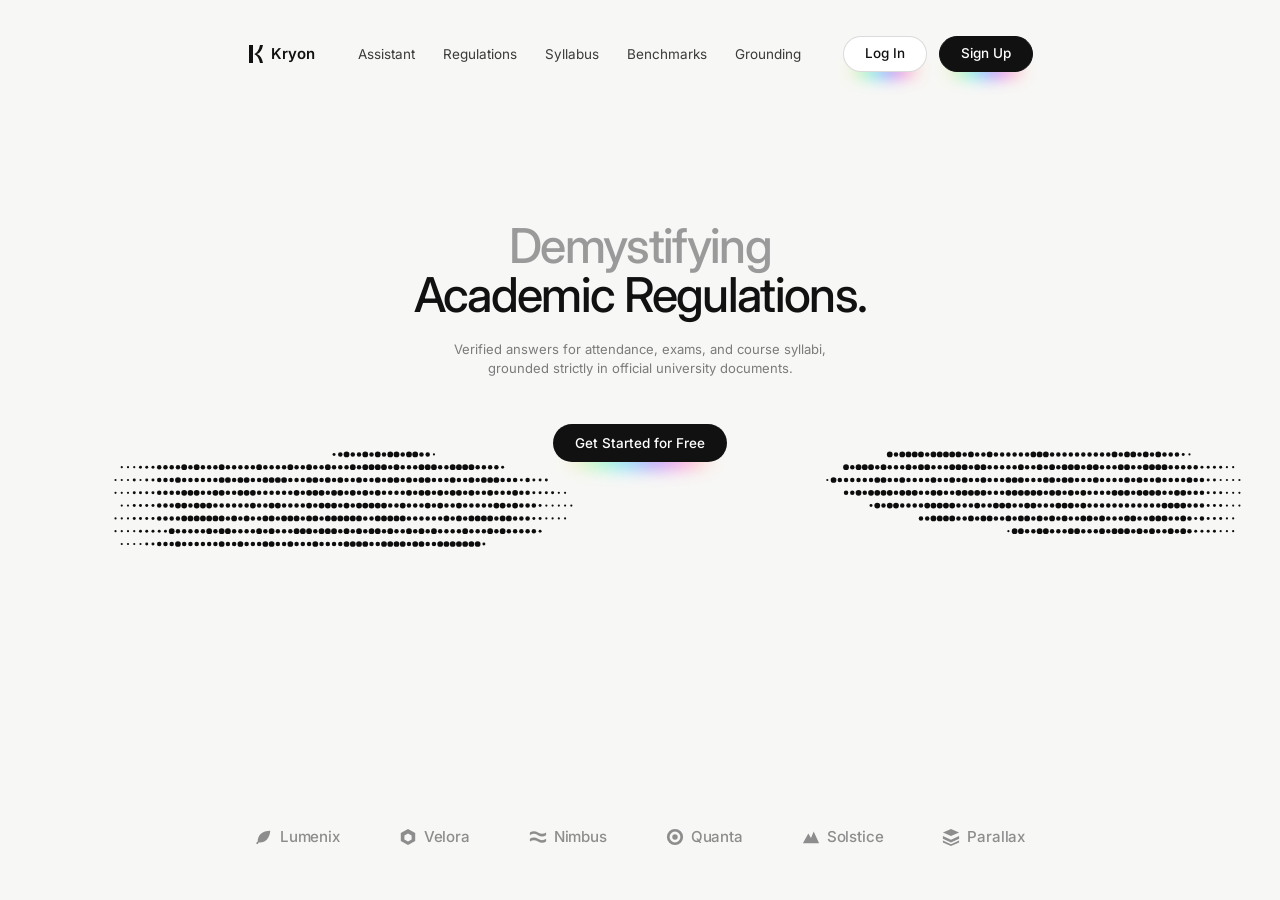
==== commit 4c251f54: "ui: remove verification status badge from user profile flyout" ====
--- a/frontend/index.html
+++ b/frontend/index.html
@@ -2178,10 +2178,6 @@
               <div class="flyout-email" id="flyout-email">Not signed in</div>
             </div>
           </div>
-          <div class="flyout-badge">
-            <span class="flyout-status-dot"></span>
-            <span id="flyout-status-text">Verified Kryon Account</span>
-          </div>
           <div class="flyout-divider"></div>
           <div class="flyout-actions">
             <button type="button" class="flyout-btn-signout" id="flyout-action-btn" onclick="handleAuthButtonClick()">
@@ -3019,7 +3015,6 @@
       const flyoutName = document.getElementById("flyout-name");
       const flyoutEmail = document.getElementById("flyout-email");
       const flyoutActionLabel = document.getElementById("flyout-action-label");
-      const flyoutStatusText = document.getElementById("flyout-status-text");
 
       // Top Bar Pill
       const topPill = document.getElementById("top-user-pill");
@@ -3047,11 +3042,8 @@
         }
         if (flyoutAvatar) flyoutAvatar.innerText = initials;
         if (flyoutName) flyoutName.innerText = displayName;
-        if (flyoutEmail) flyoutEmail.innerText = user.email || "student@university.edu";
+        if (flyoutEmail) flyoutEmail.innerText = user.email || "";
         if (flyoutActionLabel) flyoutActionLabel.innerText = "Sign Out";
-        if (flyoutStatusText) {
-          flyoutStatusText.innerText = user.authType === "google" ? "Verified via Google SSO" : "Verified Academic Profile";
-        }
 
         if (topPill) topPill.style.display = "flex";
         if (topAvatar) topAvatar.innerText = initials;
@@ -3077,7 +3069,6 @@
         if (flyoutName) flyoutName.innerText = "Guest User";
         if (flyoutEmail) flyoutEmail.innerText = "Sign in to access AI Assistant";
         if (flyoutActionLabel) flyoutActionLabel.innerText = "Sign In / Register";
-        if (flyoutStatusText) flyoutStatusText.innerText = "Guest Mode";
 
         if (topPill) topPill.style.display = "none";
 
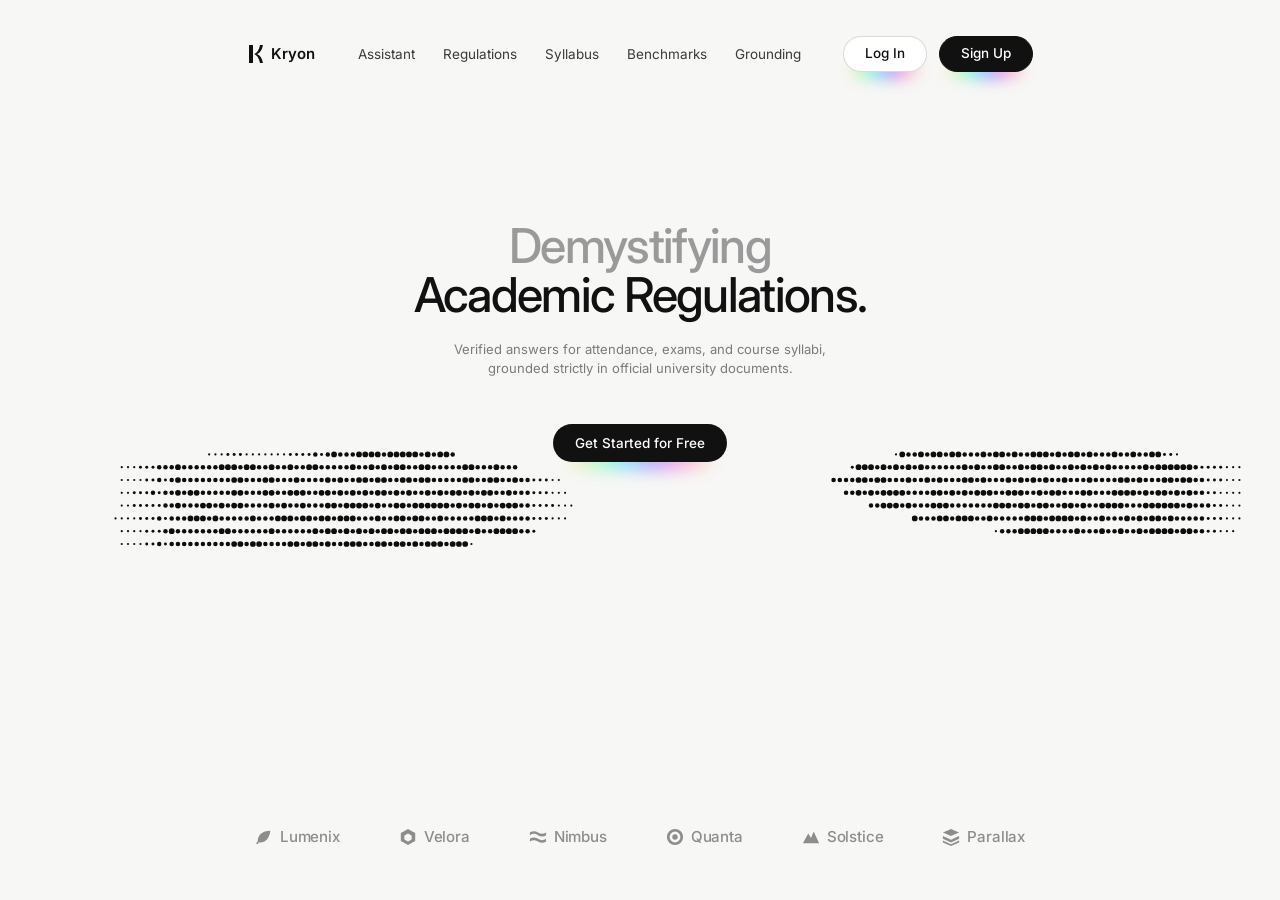
==== commit a0a8b20f: "ui: remove search bar from assistant top bar" ====
--- a/frontend/index.html
+++ b/frontend/index.html
@@ -916,29 +916,6 @@
       gap: 14px;
     }
 
-    .glass-search {
-      display: flex;
-      align-items: center;
-      gap: 10px;
-      background: #ffffff;
-      border: 1px solid var(--border-subtle);
-      padding: 8px 16px;
-      border-radius: 999px;
-      font-size: 13px;
-      color: var(--sub);
-      width: 260px;
-      box-shadow: 0 2px 6px rgba(0,0,0,0.02);
-    }
-
-    .glass-search input {
-      border: none;
-      outline: none;
-      background: transparent;
-      width: 100%;
-      font-size: 13px;
-      color: var(--ink);
-    }
-
     .status-pill {
       display: flex;
       align-items: center;
@@ -2038,7 +2015,6 @@
       div.logos { gap: 14px 24px; font-size: 13px; }
       .left-rail { display: none; }
       .top-bar { padding: 12px 16px; }
-      .glass-search { display: none; }
     }
   </style>
 </head>
@@ -2200,11 +2176,6 @@
         </div>
 
         <div class="top-actions">
-          <div class="glass-search">
-            <svg width="14" height="14" viewBox="0 0 24 24" fill="none" stroke="currentColor" stroke-width="2"><circle cx="11" cy="11" r="8"></circle><line x1="21" y1="21" x2="16.65" y2="16.65"></line></svg>
-            <input type="text" id="top-search" placeholder="Search regulations, syllabi..." onkeydown="if(event.key==='Enter') executeTopSearch()">
-          </div>
-
           <div class="status-pill">
             <div class="pulse-dot"></div>
             <span>RAG Active (FAISS + BM25)</span>
@@ -3467,19 +3438,6 @@
       handleSendQuery();
     }
 
-    function executeTopSearch() {
-      if (!isUserLoggedIn()) {
-        showAuthGateModal("Please sign up or log in first to search regulations.");
-        return;
-      }
-      const q = document.getElementById("top-search").value.trim();
-      if (q) {
-        document.getElementById("user-query").value = q;
-        setDashboardTab("chat");
-        handleSendQuery();
-      }
-    }
-
     async function handleSendQuery(forcedId = null) {
       if (!isUserLoggedIn()) {
         showAuthGateModal("Please sign up or log in first to query the AI assistant.");
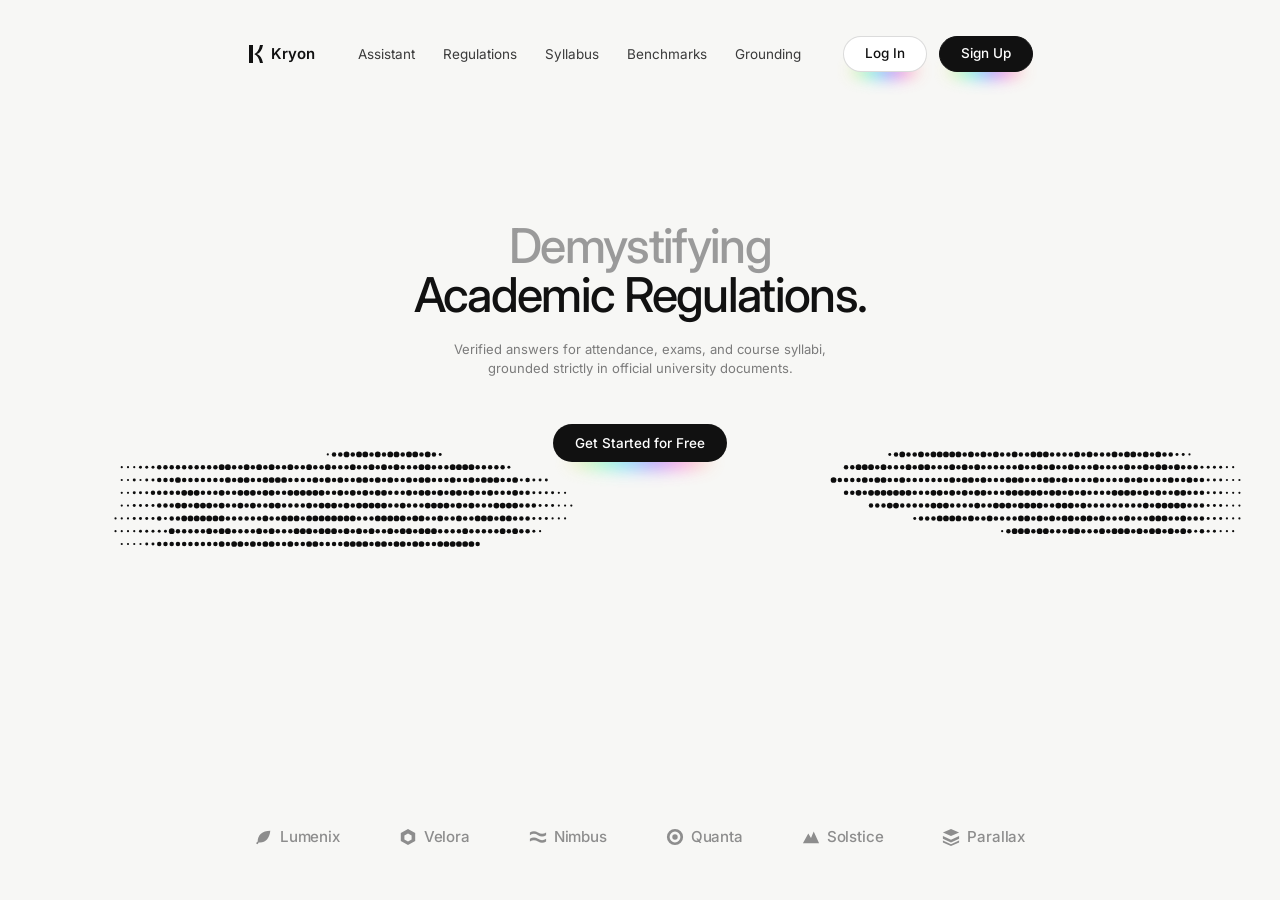
==== commit 2f388346: "feat: add functional settings modal with RAG controls and OTP-gated password reset" ====
--- a/frontend/index.html
+++ b/frontend/index.html
@@ -2015,6 +2015,364 @@
       div.logos { gap: 14px 24px; font-size: 13px; }
       .left-rail { display: none; }
       .top-bar { padding: 12px 16px; }
+    }
+
+    /* ============================================================
+       SETTINGS MODAL (GLASS DASHBOARD THEME)
+       ============================================================ */
+    .settings-overlay {
+      position: fixed;
+      inset: 0;
+      z-index: 2600;
+      background: rgba(15, 23, 42, 0.45);
+      backdrop-filter: blur(8px);
+      display: none;
+      align-items: center;
+      justify-content: center;
+      padding: 20px;
+    }
+
+    .settings-dialog {
+      width: 100%;
+      max-width: 760px;
+      max-height: 88vh;
+      background: #ffffff;
+      border-radius: 22px;
+      border: 1px solid rgba(17, 24, 39, 0.08);
+      box-shadow: 0 24px 64px rgba(15, 23, 42, 0.18);
+      display: flex;
+      flex-direction: column;
+      overflow: hidden;
+    }
+
+    .settings-header {
+      display: flex;
+      align-items: center;
+      justify-content: space-between;
+      padding: 18px 24px;
+      border-bottom: 1px solid var(--border-subtle);
+      background: #fafafa;
+    }
+
+    .settings-header-title {
+      display: flex;
+      align-items: center;
+      gap: 10px;
+      font-size: 16px;
+      font-weight: 700;
+      color: var(--ink);
+    }
+
+    .settings-close-btn {
+      width: 32px;
+      height: 32px;
+      border-radius: 50%;
+      border: 1px solid var(--border-subtle);
+      background: #ffffff;
+      color: var(--sub);
+      display: inline-flex;
+      align-items: center;
+      justify-content: center;
+      cursor: pointer;
+      transition: all 0.15s ease;
+    }
+
+    .settings-close-btn:hover {
+      background: #f1f5f9;
+      color: var(--ink);
+    }
+
+    .settings-layout {
+      display: flex;
+      flex: 1;
+      min-height: 430px;
+      overflow: hidden;
+    }
+
+    .settings-sidebar {
+      width: 210px;
+      background: #f8fafc;
+      border-right: 1px solid var(--border-subtle);
+      padding: 14px 12px;
+      display: flex;
+      flex-direction: column;
+      gap: 4px;
+      flex-shrink: 0;
+    }
+
+    .settings-nav-btn {
+      display: flex;
+      align-items: center;
+      gap: 10px;
+      width: 100%;
+      padding: 10px 12px;
+      border-radius: 10px;
+      border: none;
+      background: transparent;
+      color: #475569;
+      font-size: 13.5px;
+      font-weight: 500;
+      cursor: pointer;
+      text-align: left;
+      transition: all 0.15s ease;
+    }
+
+    .settings-nav-btn:hover {
+      background: #eef2ff;
+      color: #1e293b;
+    }
+
+    .settings-nav-btn.active {
+      background: #ffffff;
+      color: #2f6bff;
+      font-weight: 600;
+      box-shadow: 0 1px 4px rgba(15, 23, 42, 0.06);
+    }
+
+    .settings-body {
+      flex: 1;
+      padding: 22px 26px;
+      overflow-y: auto;
+      display: flex;
+      flex-direction: column;
+      gap: 18px;
+    }
+
+    .settings-pane {
+      display: none;
+      flex-direction: column;
+      gap: 16px;
+    }
+
+    .settings-pane.active {
+      display: flex;
+    }
+
+    .settings-section-title {
+      font-size: 15px;
+      font-weight: 700;
+      color: var(--ink);
+      margin-bottom: 2px;
+    }
+
+    .settings-section-desc {
+      font-size: 12.5px;
+      color: var(--sub);
+      line-height: 1.45;
+    }
+
+    .settings-card {
+      background: #f8fafc;
+      border: 1px solid var(--border-subtle);
+      border-radius: 14px;
+      padding: 16px;
+      display: flex;
+      flex-direction: column;
+      gap: 12px;
+    }
+
+    .settings-row {
+      display: flex;
+      align-items: center;
+      justify-content: space-between;
+      gap: 14px;
+    }
+
+    .settings-label {
+      font-size: 13px;
+      font-weight: 600;
+      color: var(--ink);
+    }
+
+    .settings-hint {
+      font-size: 12px;
+      color: var(--sub);
+      margin-top: 2px;
+    }
+
+    .settings-input {
+      width: 100%;
+      padding: 10px 13px;
+      border-radius: 10px;
+      border: 1px solid #e2e8f0;
+      background: #ffffff;
+      font-size: 13.5px;
+      color: var(--ink);
+      outline: none;
+      transition: border-color 0.15s ease;
+    }
+
+    .settings-input:focus {
+      border-color: #2f6bff;
+    }
+
+    .settings-input[readonly] {
+      background: #f1f5f9;
+      color: #475569;
+      cursor: default;
+    }
+
+    .settings-select {
+      padding: 8px 12px;
+      border-radius: 10px;
+      border: 1px solid #e2e8f0;
+      background: #ffffff;
+      font-size: 13px;
+      font-weight: 500;
+      color: var(--ink);
+      outline: none;
+      cursor: pointer;
+    }
+
+    .settings-btn-primary {
+      display: inline-flex;
+      align-items: center;
+      justify-content: center;
+      gap: 8px;
+      background: #1e293b;
+      color: #ffffff;
+      border: none;
+      border-radius: 10px;
+      padding: 10px 16px;
+      font-size: 13px;
+      font-weight: 600;
+      cursor: pointer;
+      transition: background 0.15s ease, transform 0.1s ease;
+    }
+
+    .settings-btn-primary:hover {
+      background: #0f172a;
+    }
+
+    .settings-btn-primary:disabled {
+      opacity: 0.55;
+      cursor: not-allowed;
+    }
+
+    .settings-btn-secondary {
+      display: inline-flex;
+      align-items: center;
+      justify-content: center;
+      gap: 7px;
+      background: #ffffff;
+      color: #334155;
+      border: 1px solid #e2e8f0;
+      border-radius: 10px;
+      padding: 9px 14px;
+      font-size: 13px;
+      font-weight: 600;
+      cursor: pointer;
+      transition: all 0.15s ease;
+    }
+
+    .settings-btn-secondary:hover {
+      background: #f1f5f9;
+    }
+
+    .settings-btn-secondary:disabled {
+      opacity: 0.5;
+      cursor: not-allowed;
+    }
+
+    .settings-btn-danger {
+      display: inline-flex;
+      align-items: center;
+      justify-content: center;
+      gap: 7px;
+      background: #fef2f2;
+      color: #dc2626;
+      border: 1px solid #fecaca;
+      border-radius: 10px;
+      padding: 9px 14px;
+      font-size: 13px;
+      font-weight: 600;
+      cursor: pointer;
+      transition: all 0.15s ease;
+    }
+
+    .settings-btn-danger:hover {
+      background: #fee2e2;
+    }
+
+    .settings-feedback {
+      display: none;
+      padding: 10px 13px;
+      border-radius: 10px;
+      font-size: 12.5px;
+      font-weight: 500;
+      line-height: 1.4;
+    }
+
+    .settings-feedback.error {
+      display: block;
+      background: #fef2f2;
+      border: 1px solid #fecaca;
+      color: #b91c1c;
+    }
+
+    .settings-feedback.success {
+      display: block;
+      background: #f0fdf4;
+      border: 1px solid #bbf7d0;
+      color: #15803d;
+    }
+
+    .settings-stat-grid {
+      display: grid;
+      grid-template-columns: repeat(2, 1fr);
+      gap: 10px;
+    }
+
+    .settings-stat-item {
+      background: #ffffff;
+      border: 1px solid #e2e8f0;
+      border-radius: 10px;
+      padding: 10px 12px;
+    }
+
+    .settings-stat-val {
+      font-size: 16px;
+      font-weight: 700;
+      color: var(--ink);
+    }
+
+    .settings-stat-lbl {
+      font-size: 11.5px;
+      color: var(--sub);
+    }
+
+    .settings-lock-pill {
+      display: inline-flex;
+      align-items: center;
+      gap: 6px;
+      padding: 4px 10px;
+      border-radius: 999px;
+      font-size: 11.5px;
+      font-weight: 600;
+    }
+
+    .settings-lock-pill.locked {
+      background: #fff7ed;
+      color: #c2410c;
+      border: 1px solid #fed7aa;
+    }
+
+    .settings-lock-pill.unlocked {
+      background: #f0fdf4;
+      color: #15803d;
+      border: 1px solid #bbf7d0;
+    }
+
+    @media (max-width: 680px) {
+      .settings-layout { flex-direction: column; }
+      .settings-sidebar {
+        width: 100%;
+        flex-direction: row;
+        overflow-x: auto;
+        border-right: none;
+        border-bottom: 1px solid var(--border-subtle);
+      }
+      .settings-nav-btn { white-space: nowrap; }
     }
   </style>
 </head>
@@ -2137,7 +2495,7 @@
       </button>
 
       <div class="rail-bottom">
-        <button class="rail-btn" title="Settings">
+        <button class="rail-btn" id="rail-settings" onclick="openSettingsModal()" title="Settings">
           <svg width="18" height="18" viewBox="0 0 24 24" fill="none" stroke="currentColor" stroke-width="2"><circle cx="12" cy="12" r="3"></circle><path d="M19.4 15a1.65 1.65 0 0 0 .33 1.82l.06.06a2 2 0 0 1 0 2.83 2 2 0 0 1-2.83 0l-.06-.06a1.65 1.65 0 0 0-1.82-.33 1.65 1.65 0 0 0-1 1.51V21a2 2 0 0 1-2 2 2 2 0 0 1-2-2v-.09A1.65 1.65 0 0 0 9 19.4a1.65 1.65 0 0 0-1.82.33l-.06.06a2 2 0 0 1-2.83 0 2 2 0 0 1 0-2.83l.06-.06a1.65 1.65 0 0 0 .33-1.82 1.65 1.65 0 0 0-1.51-1H3a2 2 0 0 1-2-2 2 2 0 0 1 2-2h.09A1.65 1.65 0 0 0 4.6 9a1.65 1.65 0 0 0-.33-1.82l-.06-.06a2 2 0 0 1 0-2.83 2 2 0 0 1 2.83 0l.06.06a1.65 1.65 0 0 0 1.82.33H9a1.65 1.65 0 0 0 1-1.51V3a2 2 0 0 1 2-2 2 2 0 0 1 2 2v.09a1.65 1.65 0 0 0 1 1.51 1.65 1.65 0 0 0 1.82-.33l.06-.06a2 2 0 0 1 2.83 0 2 2 0 0 1 0 2.83l-.06.06a1.65 1.65 0 0 0-.33 1.82V9a1.65 1.65 0 0 0 1.51 1H21a2 2 0 0 1 2 2 2 2 0 0 1-2 2h-.09a1.65 1.65 0 0 0-1.51 1z"></path></svg>
         </button>
         <div class="avatar-mini-wrapper" onclick="toggleUserDropdown(event)">
@@ -2474,6 +2832,255 @@
     </div>
   </div>
 
+  <!-- ============================================================
+       SETTINGS MODAL (Profile, RAG Pipeline, OTP Password Reset, Data)
+       ============================================================ -->
+  <div id="settings-modal" class="settings-overlay" onclick="if(event.target===this) closeSettingsModal()">
+    <div class="settings-dialog" role="dialog" aria-modal="true" aria-labelledby="settings-modal-title">
+      <div class="settings-header">
+        <div class="settings-header-title" id="settings-modal-title">
+          <svg width="18" height="18" viewBox="0 0 24 24" fill="none" stroke="#2f6bff" stroke-width="2"><circle cx="12" cy="12" r="3"></circle><path d="M19.4 15a1.65 1.65 0 0 0 .33 1.82l.06.06a2 2 0 0 1 0 2.83 2 2 0 0 1-2.83 0l-.06-.06a1.65 1.65 0 0 0-1.82-.33 1.65 1.65 0 0 0-1 1.51V21a2 2 0 0 1-2 2 2 2 0 0 1-2-2v-.09A1.65 1.65 0 0 0 9 19.4a1.65 1.65 0 0 0-1.82.33l-.06.06a2 2 0 0 1-2.83 0 2 2 0 0 1 0-2.83l.06-.06a1.65 1.65 0 0 0 .33-1.82 1.65 1.65 0 0 0-1.51-1H3a2 2 0 0 1-2-2 2 2 0 0 1 2-2h.09A1.65 1.65 0 0 0 4.6 9a1.65 1.65 0 0 0-.33-1.82l-.06-.06a2 2 0 0 1 0-2.83 2 2 0 0 1 2.83 0l.06.06a1.65 1.65 0 0 0 1.82.33H9a1.65 1.65 0 0 0 1-1.51V3a2 2 0 0 1 2-2 2 2 0 0 1 2 2v.09a1.65 1.65 0 0 0 1 1.51 1.65 1.65 0 0 0 1.82-.33l.06-.06a2 2 0 0 1 2.83 0 2 2 0 0 1 0 2.83l-.06.06a1.65 1.65 0 0 0-.33 1.82V9a1.65 1.65 0 0 0 1.51 1H21a2 2 0 0 1 2 2 2 2 0 0 1-2 2h-.09a1.65 1.65 0 0 0-1.51 1z"></path></svg>
+          <span>Kryon Settings</span>
+        </div>
+        <button type="button" class="settings-close-btn" onclick="closeSettingsModal()" title="Close Settings">
+          <svg width="16" height="16" viewBox="0 0 24 24" fill="none" stroke="currentColor" stroke-width="2"><line x1="18" y1="6" x2="6" y2="18"></line><line x1="6" y1="6" x2="18" y2="18"></line></svg>
+        </button>
+      </div>
+
+      <div class="settings-layout">
+        <!-- Sidebar Tabs -->
+        <nav class="settings-sidebar">
+          <button type="button" class="settings-nav-btn active" id="snav-profile" onclick="switchSettingsTab('profile')">
+            <svg width="15" height="15" viewBox="0 0 24 24" fill="none" stroke="currentColor" stroke-width="2"><path d="M20 21v-2a4 4 0 0 0-4-4H8a4 4 0 0 0-4 4v2"></path><circle cx="12" cy="7" r="4"></circle></svg>
+            <span>Profile</span>
+          </button>
+          <button type="button" class="settings-nav-btn" id="snav-rag" onclick="switchSettingsTab('rag')">
+            <svg width="15" height="15" viewBox="0 0 24 24" fill="none" stroke="currentColor" stroke-width="2"><polygon points="12 2 2 7 12 12 22 7 12 2"></polygon><polyline points="2 17 12 22 22 17"></polyline><polyline points="2 12 12 17 22 12"></polyline></svg>
+            <span>RAG Engine</span>
+          </button>
+          <button type="button" class="settings-nav-btn" id="snav-security" onclick="switchSettingsTab('security')">
+            <svg width="15" height="15" viewBox="0 0 24 24" fill="none" stroke="currentColor" stroke-width="2"><rect x="3" y="11" width="18" height="11" rx="2" ry="2"></rect><path d="M7 11V7a5 5 0 0 1 10 0v4"></path></svg>
+            <span>Password Reset</span>
+          </button>
+          <button type="button" class="settings-nav-btn" id="snav-data" onclick="switchSettingsTab('data')">
+            <svg width="15" height="15" viewBox="0 0 24 24" fill="none" stroke="currentColor" stroke-width="2"><ellipse cx="12" cy="5" rx="9" ry="3"></ellipse><path d="M21 12c0 1.66-4 3-9 3s-9-1.34-9-3"></path><path d="M3 5v14c0 1.66 4 3 9 3s9-1.34 9-3V5"></path></svg>
+            <span>Data &amp; History</span>
+          </button>
+        </nav>
+
+        <!-- Content Area -->
+        <div class="settings-body">
+
+          <!-- TAB 1: PROFILE -->
+          <div class="settings-pane active" id="spane-profile">
+            <div>
+              <div class="settings-section-title">Account Profile</div>
+              <div class="settings-section-desc">Manage how your name appears across the Kryon assistant workspace.</div>
+            </div>
+
+            <div id="settings-profile-feedback" class="settings-feedback"></div>
+
+            <div class="settings-card">
+              <div>
+                <div class="settings-label" style="margin-bottom: 6px;">Display Name</div>
+                <input type="text" id="settings-display-name" class="settings-input" placeholder="Enter your full name">
+              </div>
+              <div>
+                <div class="settings-label" style="margin-bottom: 6px;">Registered Email</div>
+                <input type="email" id="settings-profile-email" class="settings-input" readonly>
+              </div>
+              <div class="settings-row">
+                <div>
+                  <div class="settings-label">Sign-In Method</div>
+                  <div class="settings-hint" id="settings-auth-type">Email &amp; Password</div>
+                </div>
+                <button type="button" class="settings-btn-primary" onclick="saveProfileSettings()">Save Profile</button>
+              </div>
+            </div>
+          </div>
+
+          <!-- TAB 2: RAG PIPELINE & GROUNDING -->
+          <div class="settings-pane" id="spane-rag">
+            <div>
+              <div class="settings-section-title">RAG Retrieval &amp; Zero-Hallucination Controls</div>
+              <div class="settings-section-desc">Tune how Kryon searches official regulations, re-ranks clauses, and enforces citation strictness.</div>
+            </div>
+
+            <div id="settings-rag-feedback" class="settings-feedback"></div>
+
+            <div class="settings-card">
+              <div class="settings-row">
+                <div>
+                  <div class="settings-label">Retrieval Mode</div>
+                  <div class="settings-hint">Combine dense FAISS semantics with exact BM25 keyword matching</div>
+                </div>
+                <select id="settings-search-mode" class="settings-select" onchange="applyRagSettingsFromUI()">
+                  <option value="hybrid">Smart Match (Hybrid)</option>
+                  <option value="semantic">By Meaning (Semantic)</option>
+                  <option value="bm25">Exact Words (BM25)</option>
+                </select>
+              </div>
+
+              <div class="settings-row">
+                <div>
+                  <div class="settings-label">Evidence Chunks (Top-K): <span id="settings-topk-val" style="color: #2f6bff;">5</span></div>
+                  <div class="settings-hint">Number of official regulation clauses retrieved per query</div>
+                </div>
+                <input type="range" id="settings-topk" min="3" max="10" step="1" value="5" oninput="document.getElementById('settings-topk-val').innerText=this.value; applyRagSettingsFromUI();" style="width: 150px; accent-color: #2f6bff;">
+              </div>
+
+              <div class="settings-row">
+                <div>
+                  <div class="settings-label">Cross-Encoder Accuracy Boost</div>
+                  <div class="settings-hint">Double-check retrieved passages with the neural re-ranker</div>
+                </div>
+                <select id="settings-reranker" class="settings-select" onchange="applyRagSettingsFromUI()">
+                  <option value="true">Enabled (Recommended)</option>
+                  <option value="false">Disabled (Faster)</option>
+                </select>
+              </div>
+
+              <div class="settings-row">
+                <div>
+                  <div class="settings-label">Zero-Hallucination Strictness</div>
+                  <div class="settings-hint">Minimum confidence required before answering instead of refusing</div>
+                </div>
+                <select id="settings-threshold" class="settings-select" onchange="applyRagSettingsFromUI()">
+                  <option value="0.4">Relaxed (40%)</option>
+                  <option value="0.5">Balanced (50%)</option>
+                  <option value="0.65">Strict (65%)</option>
+                </select>
+              </div>
+            </div>
+
+            <div class="settings-card">
+              <div class="settings-row">
+                <div>
+                  <div class="settings-label">Knowledge Base Index Status</div>
+                  <div class="settings-hint">Live diagnostics from FAISS &amp; BM25 stores</div>
+                </div>
+                <button type="button" class="settings-btn-secondary" id="btn-settings-reindex" onclick="reindexFromSettings()">Refresh Index</button>
+              </div>
+              <div class="settings-stat-grid">
+                <div class="settings-stat-item">
+                  <div class="settings-stat-val" id="stat-docs-count">—</div>
+                  <div class="settings-stat-lbl">Indexed Documents</div>
+                </div>
+                <div class="settings-stat-item">
+                  <div class="settings-stat-val" id="stat-chunks-count">—</div>
+                  <div class="settings-stat-lbl">Regulation Chunks</div>
+                </div>
+                <div class="settings-stat-item">
+                  <div class="settings-stat-val" id="stat-faiss-count">—</div>
+                  <div class="settings-stat-lbl">FAISS Vectors</div>
+                </div>
+                <div class="settings-stat-item">
+                  <div class="settings-stat-val" id="stat-bm25-count">—</div>
+                  <div class="settings-stat-lbl">BM25 Terms Corpus</div>
+                </div>
+              </div>
+            </div>
+          </div>
+
+          <!-- TAB 3: PASSWORD RESET (OTP GATED) -->
+          <div class="settings-pane" id="spane-security">
+            <div style="display: flex; align-items: flex-start; justify-content: space-between; gap: 12px;">
+              <div>
+                <div class="settings-section-title">Password Reset</div>
+                <div class="settings-section-desc">Complete email OTP verification first to unlock permission to update your password.</div>
+              </div>
+              <span id="settings-reset-lock-pill" class="settings-lock-pill locked">🔒 OTP Verification Required</span>
+            </div>
+
+            <div id="settings-sec-feedback" class="settings-feedback"></div>
+
+            <!-- STEP 1: OTP VERIFICATION GATE (Before Permission Granted) -->
+            <div class="settings-card" id="settings-otp-gate">
+              <div>
+                <div class="settings-label" style="margin-bottom: 6px;">Account Verification Email</div>
+                <input type="email" id="settings-otp-email" class="settings-input" readonly>
+                <div class="settings-hint">A 6-digit verification code (valid for 5 minutes) will be sent to this email.</div>
+              </div>
+
+              <div class="settings-row">
+                <button type="button" class="settings-btn-primary" id="btn-settings-send-otp" onclick="sendSettingsOTP()">
+                  Send Verification OTP
+                </button>
+                <span id="settings-otp-timer-wrap" style="font-size: 12.5px; color: var(--sub); display: none;">
+                  Expires in <strong id="settings-otp-timer" style="font-family: monospace; color: var(--ink);">5:00</strong>
+                </span>
+              </div>
+
+              <div id="settings-otp-verify-block" style="display: none; border-top: 1px solid #e2e8f0; padding-top: 12px; flex-direction: column; gap: 10px;">
+                <div>
+                  <div class="settings-label" style="margin-bottom: 6px;">Enter 6-Digit OTP from Email</div>
+                  <input type="text" id="settings-otp-code" maxlength="6" inputmode="numeric" class="settings-input" placeholder="Enter 6-digit code" style="letter-spacing: 4px; font-weight: 700; font-family: monospace;" oninput="this.value=this.value.replace(/[^0-9]/g,'')">
+                </div>
+                <div class="settings-row">
+                  <button type="button" class="settings-btn-primary" id="btn-settings-verify-otp" onclick="verifySettingsOTP()">
+                    Verify OTP &amp; Grant Permission
+                  </button>
+                  <button type="button" class="settings-btn-secondary" id="btn-settings-resend-otp" onclick="sendSettingsOTP()" disabled>
+                    Resend Code
+                  </button>
+                </div>
+              </div>
+            </div>
+
+            <!-- STEP 2: PASSWORD RESET FORM (Locked until OTP Verified) -->
+            <div class="settings-card" id="settings-password-unlocked" style="display: none;">
+              <div>
+                <div class="settings-label" style="margin-bottom: 6px;">New Password</div>
+                <input type="password" id="settings-new-pass" class="settings-input" placeholder="Requires at least 8 symbols">
+              </div>
+              <div>
+                <div class="settings-label" style="margin-bottom: 6px;">Confirm New Password</div>
+                <input type="password" id="settings-confirm-pass" class="settings-input" placeholder="Re-enter new password">
+              </div>
+              <div class="settings-row">
+                <button type="button" class="settings-btn-secondary" onclick="resetSettingsOtpFlow()">Cancel</button>
+                <button type="button" class="settings-btn-primary" id="btn-settings-save-pass" onclick="submitSettingsPasswordReset()">Update Password</button>
+              </div>
+            </div>
+          </div>
+
+          <!-- TAB 4: DATA & HISTORY -->
+          <div class="settings-pane" id="spane-data">
+            <div>
+              <div class="settings-section-title">Chat History &amp; Privacy</div>
+              <div class="settings-section-desc">Export your saved academic regulation conversations or clear local history.</div>
+            </div>
+
+            <div id="settings-data-feedback" class="settings-feedback"></div>
+
+            <div class="settings-card">
+              <div class="settings-row">
+                <div>
+                  <div class="settings-label">Export Conversations (JSON)</div>
+                  <div class="settings-hint">Download a local backup of your <strong id="settings-history-count">0</strong> saved queries</div>
+                </div>
+                <button type="button" class="settings-btn-secondary" onclick="exportChatHistoryJson()">Export JSON</button>
+              </div>
+
+              <div class="settings-row" style="border-top: 1px solid #e2e8f0; padding-top: 12px;">
+                <div>
+                  <div class="settings-label">Clear Local Chat History</div>
+                  <div class="settings-hint">Removes all saved conversations from this browser</div>
+                </div>
+                <div id="settings-clear-actions" style="display: flex; gap: 8px;">
+                  <button type="button" class="settings-btn-danger" id="btn-settings-clear-init" onclick="showClearConfirmInSettings(true)">Clear History</button>
+                  <button type="button" class="settings-btn-danger" id="btn-settings-clear-confirm" onclick="confirmClearHistoryInSettings()" style="display: none; background: #dc2626; color: #fff;">Confirm Clear</button>
+                  <button type="button" class="settings-btn-secondary" id="btn-settings-clear-cancel" onclick="showClearConfirmInSettings(false)" style="display: none;">Cancel</button>
+                </div>
+              </div>
+            </div>
+          </div>
+
+        </div>
+      </div>
+    </div>
+  </div>
+
 
   <!-- ============================================================
        SCRIPTS: DOT-MATRIX HANDS ENGINE + GLASS IRIS + RAG CLIENT
@@ -2867,6 +3474,30 @@
     let currentSearchMode = "hybrid";
     let isRerankerActive = true;
     let confidenceThreshold = 0.50;
+    let currentTopK = 5;
+
+    function persistRagSettings() {
+      try {
+        localStorage.setItem("kryon_rag_settings", JSON.stringify({
+          search_mode: currentSearchMode,
+          use_reranker: isRerankerActive,
+          confidence_threshold: confidenceThreshold,
+          top_k: currentTopK
+        }));
+      } catch (e) {}
+    }
+
+    function loadRagSettings() {
+      try {
+        const raw = localStorage.getItem("kryon_rag_settings");
+        if (!raw) return;
+        const cfg = JSON.parse(raw);
+        if (cfg.search_mode) selectSearchMode(cfg.search_mode, false);
+        if (typeof cfg.use_reranker === "boolean") selectReranker(cfg.use_reranker, false);
+        if (cfg.confidence_threshold) selectConfidenceThreshold(cfg.confidence_threshold, false);
+        if (cfg.top_k) currentTopK = Math.max(3, Math.min(10, parseInt(cfg.top_k, 10) || 5));
+      } catch (e) {}
+    }
 
     /* Dropdown Toggle & Selection Logic */
     function toggleDropdown(id) {
@@ -2888,10 +3519,11 @@
     document.addEventListener("keydown", (e) => {
       if (e.key === "Escape") {
         document.querySelectorAll(".chip-dropdown-menu").forEach(m => m.classList.remove("show"));
+        closeSettingsModal();
       }
     });
 
-    function selectSearchMode(mode) {
+    function selectSearchMode(mode, shouldSave = true) {
       currentSearchMode = mode;
       const labels = {
         hybrid: "Smart Match",
@@ -2903,18 +3535,20 @@
         el.classList.toggle("active", el.getAttribute("data-val") === mode);
       });
       document.getElementById("dropdown-mode").classList.remove("show");
-    }
-
-    function selectReranker(val) {
+      if (shouldSave) persistRagSettings();
+    }
+
+    function selectReranker(val, shouldSave = true) {
       isRerankerActive = (val === true || val === "true");
       document.getElementById("lbl-rerank").innerText = isRerankerActive ? "On" : "Off";
       document.querySelectorAll("#dropdown-rerank .dropdown-opt").forEach(el => {
         el.classList.toggle("active", el.getAttribute("data-val") === String(isRerankerActive));
       });
       document.getElementById("dropdown-rerank").classList.remove("show");
-    }
-
-    function selectConfidenceThreshold(num) {
+      if (shouldSave) persistRagSettings();
+    }
+
+    function selectConfidenceThreshold(num, shouldSave = true) {
       confidenceThreshold = parseFloat(num);
       const labels = {
         0.50: "Balanced (50%)",
@@ -2926,6 +3560,7 @@
         el.classList.toggle("active", Math.abs(parseFloat(el.getAttribute("data-val")) - confidenceThreshold) < 0.01);
       });
       document.getElementById("dropdown-refusal").classList.remove("show");
+      if (shouldSave) persistRagSettings();
     }
 
     function toggleSearchMode() {
@@ -3481,7 +4116,7 @@
           body: JSON.stringify({
             query: queryText,
             search_mode: currentSearchMode,
-            top_k: 5,
+            top_k: currentTopK,
             use_reranker: isRerankerActive,
             confidence_threshold: confidenceThreshold
           })
@@ -3860,9 +4495,403 @@
       }, 6000);
     }
 
-    // Initialize dropzone on load
-    document.addEventListener("DOMContentLoaded", initDropzone);
+    // Initialize dropzone & saved RAG settings on load
+    document.addEventListener("DOMContentLoaded", () => {
+      initDropzone();
+      loadRagSettings();
+    });
     initDropzone();
+    loadRagSettings();
+
+    /* ============================================================
+       SETTINGS MODAL ENGINE (Profile, RAG Config, OTP Password Reset, Data)
+       ============================================================ */
+    let settingsResetToken = "";
+    let settingsOtpInterval = null;
+    let settingsOtpExpired = false;
+
+    function setSettingsFeedback(elId, message, type = "error") {
+      const el = document.getElementById(elId);
+      if (!el) return;
+      if (!message) {
+        el.className = "settings-feedback";
+        el.innerHTML = "";
+        return;
+      }
+      el.className = `settings-feedback ${type}`;
+      el.innerHTML = message;
+    }
+
+    function openSettingsModal(initialTab = "profile") {
+      if (!isUserLoggedIn()) {
+        showAuthGateModal("Please sign up or log in first to access Kryon Settings.");
+        return;
+      }
+      const modal = document.getElementById("settings-modal");
+      if (!modal) return;
+
+      const user = getKryonUser();
+      document.getElementById("settings-display-name").value = user.name || "";
+      document.getElementById("settings-profile-email").value = user.email || "";
+      document.getElementById("settings-auth-type").innerText =
+        user.authType === "google" ? "Google OAuth 2.0" : "Email & Password Credentials";
+      document.getElementById("settings-otp-email").value = user.email || "";
+
+      // Sync RAG controls
+      document.getElementById("settings-search-mode").value = currentSearchMode;
+      document.getElementById("settings-topk").value = String(currentTopK);
+      document.getElementById("settings-topk-val").innerText = String(currentTopK);
+      document.getElementById("settings-reranker").value = String(isRerankerActive);
+      const thrStr = Math.abs(confidenceThreshold - 0.65) < 0.01 ? "0.65" : Math.abs(confidenceThreshold - 0.40) < 0.01 ? "0.4" : "0.5";
+      document.getElementById("settings-threshold").value = thrStr;
+
+      // Sync Data tab count
+      const hist = getChatHistory();
+      document.getElementById("settings-history-count").innerText = String(hist.length);
+      showClearConfirmInSettings(false);
+
+      // Reset all feedbacks and OTP lock state
+      setSettingsFeedback("settings-profile-feedback", "");
+      setSettingsFeedback("settings-rag-feedback", "");
+      setSettingsFeedback("settings-sec-feedback", "");
+      setSettingsFeedback("settings-data-feedback", "");
+      resetSettingsOtpFlow();
+
+      switchSettingsTab(initialTab);
+      modal.style.display = "flex";
+    }
+
+    function closeSettingsModal() {
+      const modal = document.getElementById("settings-modal");
+      if (modal) modal.style.display = "none";
+      clearInterval(settingsOtpInterval);
+    }
+
+    function switchSettingsTab(tab) {
+      document.querySelectorAll(".settings-nav-btn").forEach(b => b.classList.remove("active"));
+      document.querySelectorAll(".settings-pane").forEach(p => p.classList.remove("active"));
+
+      const navBtn = document.getElementById(`snav-${tab}`);
+      const pane = document.getElementById(`spane-${tab}`);
+      if (navBtn) navBtn.classList.add("active");
+      if (pane) pane.classList.add("active");
+
+      if (tab === "rag") {
+        refreshSettingsHealth();
+      } else if (tab === "data") {
+        const hist = getChatHistory();
+        document.getElementById("settings-history-count").innerText = String(hist.length);
+      }
+    }
+
+    function saveProfileSettings() {
+      setSettingsFeedback("settings-profile-feedback", "");
+      const newName = document.getElementById("settings-display-name").value.trim();
+      if (!newName) {
+        setSettingsFeedback("settings-profile-feedback", "Display name cannot be empty.", "error");
+        return;
+      }
+
+      const user = getKryonUser();
+      if (!user) return;
+      const parts = newName.split(/\s+/).filter(Boolean);
+      const firstName = parts[0] || "User";
+      const lastName = parts.slice(1).join(" ");
+      const initials = parts.length >= 2 ? (parts[0][0] + parts[parts.length - 1][0]).toUpperCase() : parts[0].substring(0, 2).toUpperCase();
+
+      const updatedUser = { ...user, name: newName, firstName, lastName, initials };
+      localStorage.setItem("kryon_user", JSON.stringify(updatedUser));
+
+      try {
+        let accounts = JSON.parse(localStorage.getItem("kryon_registered_users") || "[]");
+        const idx = accounts.findIndex(a => a.email && user.email && a.email.toLowerCase() === user.email.toLowerCase());
+        if (idx >= 0) {
+          accounts[idx] = { ...accounts[idx], name: newName, firstName, lastName, initials };
+          localStorage.setItem("kryon_registered_users", JSON.stringify(accounts));
+        }
+      } catch (e) {}
+
+      syncUserInterface();
+      setSettingsFeedback("settings-profile-feedback", "Profile display name updated successfully.", "success");
+    }
+
+    function applyRagSettingsFromUI() {
+      const mode = document.getElementById("settings-search-mode").value;
+      const topK = parseInt(document.getElementById("settings-topk").value, 10) || 5;
+      const reranker = document.getElementById("settings-reranker").value === "true";
+      const threshold = parseFloat(document.getElementById("settings-threshold").value) || 0.50;
+
+      currentTopK = topK;
+      selectSearchMode(mode, false);
+      selectReranker(reranker, false);
+      selectConfidenceThreshold(threshold, false);
+      persistRagSettings();
+
+      setSettingsFeedback("settings-rag-feedback", "RAG retrieval and confidence settings saved & applied.", "success");
+    }
+
+    async function refreshSettingsHealth() {
+      try {
+        const res = await fetch("/api/v1/health");
+        if (!res.ok) return;
+        const data = await res.json();
+        document.getElementById("stat-docs-count").innerText = data.documents_indexed ?? "0";
+        document.getElementById("stat-chunks-count").innerText = data.chunks_indexed ?? "0";
+        document.getElementById("stat-faiss-count").innerText = data.vector_index_size ?? "0";
+        document.getElementById("stat-bm25-count").innerText = data.bm25_corpus_size ?? "0";
+      } catch (e) {}
+    }
+
+    async function reindexFromSettings() {
+      const btn = document.getElementById("btn-settings-reindex");
+      btn.innerText = "Refreshing...";
+      btn.disabled = true;
+      setSettingsFeedback("settings-rag-feedback", "");
+      try {
+        const res = await fetch("/api/v1/documents/refresh", { method: "POST" });
+        const data = await res.json();
+        if (!res.ok) throw new Error(data.detail || "Re-index failed");
+        await refreshSettingsHealth();
+        setSettingsFeedback("settings-rag-feedback", data.message || "Knowledge base re-indexed successfully.", "success");
+      } catch (err) {
+        setSettingsFeedback("settings-rag-feedback", err.message || "Unable to refresh index.", "error");
+      } finally {
+        btn.innerText = "Refresh Index";
+        btn.disabled = false;
+      }
+    }
+
+    function exportChatHistoryJson() {
+      const history = getChatHistory();
+      const blob = new Blob([JSON.stringify(history, null, 2)], { type: "application/json" });
+      const url = URL.createObjectURL(blob);
+      const a = document.createElement("a");
+      a.href = url;
+      a.download = `kryon_chat_history_${new Date().toISOString().slice(0, 10)}.json`;
+      document.body.appendChild(a);
+      a.click();
+      document.body.removeChild(a);
+      URL.revokeObjectURL(url);
+      setSettingsFeedback("settings-data-feedback", `Exported ${history.length} conversation(s) to JSON.`, "success");
+    }
+
+    function showClearConfirmInSettings(showConfirm) {
+      document.getElementById("btn-settings-clear-init").style.display = showConfirm ? "none" : "inline-flex";
+      document.getElementById("btn-settings-clear-confirm").style.display = showConfirm ? "inline-flex" : "none";
+      document.getElementById("btn-settings-clear-cancel").style.display = showConfirm ? "inline-flex" : "none";
+    }
+
+    function confirmClearHistoryInSettings() {
+      localStorage.removeItem("kryon_chat_history");
+      saveChatHistory([]);
+      document.getElementById("settings-history-count").innerText = "0";
+      showClearConfirmInSettings(false);
+      setSettingsFeedback("settings-data-feedback", "Local chat history cleared.", "success");
+    }
+
+    /* --- 2-Step OTP-Gated Password Reset inside Settings --- */
+    function resetSettingsOtpFlow() {
+      clearInterval(settingsOtpInterval);
+      settingsResetToken = "";
+      settingsOtpExpired = false;
+
+      const lockPill = document.getElementById("settings-reset-lock-pill");
+      if (lockPill) {
+        lockPill.className = "settings-lock-pill locked";
+        lockPill.innerText = "🔒 OTP Verification Required";
+      }
+
+      document.getElementById("settings-otp-gate").style.display = "flex";
+      document.getElementById("settings-otp-verify-block").style.display = "none";
+      document.getElementById("settings-otp-timer-wrap").style.display = "none";
+      document.getElementById("settings-password-unlocked").style.display = "none";
+      document.getElementById("settings-otp-code").value = "";
+      document.getElementById("settings-new-pass").value = "";
+      document.getElementById("settings-confirm-pass").value = "";
+
+      const sendBtn = document.getElementById("btn-settings-send-otp");
+      sendBtn.innerText = "Send Verification OTP";
+      sendBtn.disabled = false;
+    }
+
+    function startSettingsOtpTimer(seconds) {
+      clearInterval(settingsOtpInterval);
+      let count = seconds;
+      settingsOtpExpired = false;
+      const timerWrap = document.getElementById("settings-otp-timer-wrap");
+      const timerSpan = document.getElementById("settings-otp-timer");
+      const resendBtn = document.getElementById("btn-settings-resend-otp");
+
+      timerWrap.style.display = "inline";
+      resendBtn.disabled = true;
+
+      const fmt = (s) => `${Math.floor(s / 60)}:${(s % 60) < 10 ? "0" : ""}${s % 60}`;
+      timerSpan.innerText = fmt(count);
+
+      settingsOtpInterval = setInterval(() => {
+        count--;
+        if (count <= 0) {
+          clearInterval(settingsOtpInterval);
+          settingsOtpExpired = true;
+          timerSpan.innerText = "0:00 (Expired)";
+          resendBtn.disabled = false;
+          setSettingsFeedback("settings-sec-feedback", "The 5-minute OTP has expired. Click 'Resend Code' to receive a new OTP.", "error");
+        } else {
+          timerSpan.innerText = fmt(count);
+        }
+      }, 1000);
+    }
+
+    async function sendSettingsOTP() {
+      const email = document.getElementById("settings-otp-email").value.trim();
+      if (!email) {
+        setSettingsFeedback("settings-sec-feedback", "No registered email found for your account.", "error");
+        return;
+      }
+
+      const sendBtn = document.getElementById("btn-settings-send-otp");
+      const resendBtn = document.getElementById("btn-settings-resend-otp");
+      sendBtn.innerText = "Sending OTP...";
+      sendBtn.disabled = true;
+      resendBtn.disabled = true;
+      setSettingsFeedback("settings-sec-feedback", "");
+
+      try {
+        const res = await fetch("/api/v1/auth/send-otp", {
+          method: "POST",
+          headers: { "Content-Type": "application/json" },
+          body: JSON.stringify({ email })
+        });
+        const data = await res.json();
+        if (!res.ok) throw new Error(data.detail || "Failed to send OTP.");
+
+        document.getElementById("settings-otp-verify-block").style.display = "flex";
+        document.getElementById("settings-otp-code").value = "";
+        startSettingsOtpTimer(300);
+        setSettingsFeedback(
+          "settings-sec-feedback",
+          `6-digit OTP code sent to <strong>${email}</strong>. Enter the code below within 5 minutes to unlock password reset.`,
+          "success"
+        );
+        document.getElementById("settings-otp-code").focus();
+      } catch (err) {
+        setSettingsFeedback("settings-sec-feedback", err.message || "Unable to send OTP email.", "error");
+      } finally {
+        sendBtn.innerText = "Send Verification OTP";
+        sendBtn.disabled = false;
+      }
+    }
+
+    async function verifySettingsOTP() {
+      const email = document.getElementById("settings-otp-email").value.trim();
+      const otp = document.getElementById("settings-otp-code").value.trim();
+
+      if (otp.length !== 6) {
+        setSettingsFeedback("settings-sec-feedback", "Please enter all 6 digits of the OTP sent to your email.", "error");
+        return;
+      }
+      if (settingsOtpExpired) {
+        setSettingsFeedback("settings-sec-feedback", "This OTP has expired. Click 'Resend Code' first.", "error");
+        return;
+      }
+
+      const btn = document.getElementById("btn-settings-verify-otp");
+      btn.innerText = "Verifying OTP...";
+      btn.disabled = true;
+      setSettingsFeedback("settings-sec-feedback", "");
+
+      try {
+        const res = await fetch("/api/v1/auth/check-otp", {
+          method: "POST",
+          headers: { "Content-Type": "application/json" },
+          body: JSON.stringify({ email, otp })
+        });
+        const data = await res.json();
+        if (!res.ok || !data.reset_token) {
+          throw new Error(data.detail || "Invalid OTP code.");
+        }
+
+        clearInterval(settingsOtpInterval);
+        settingsResetToken = data.reset_token;
+
+        // Grant permission: switch from locked OTP gate to unlocked Password Reset form
+        const lockPill = document.getElementById("settings-reset-lock-pill");
+        lockPill.className = "settings-lock-pill unlocked";
+        lockPill.innerText = "✓ OTP Verified — Permission Granted";
+
+        document.getElementById("settings-otp-gate").style.display = "none";
+        document.getElementById("settings-password-unlocked").style.display = "flex";
+        setSettingsFeedback("settings-sec-feedback", "Email verified! You may now set your new password below.", "success");
+        document.getElementById("settings-new-pass").focus();
+      } catch (err) {
+        setSettingsFeedback("settings-sec-feedback", err.message || "OTP verification failed.", "error");
+      } finally {
+        btn.innerText = "Verify OTP & Grant Permission";
+        btn.disabled = false;
+      }
+    }
+
+    async function submitSettingsPasswordReset() {
+      const email = document.getElementById("settings-otp-email").value.trim();
+      const newPassword = document.getElementById("settings-new-pass").value;
+      const confirmPassword = document.getElementById("settings-confirm-pass").value;
+
+      if (!settingsResetToken) {
+        setSettingsFeedback("settings-sec-feedback", "OTP verification permission is required before changing password.", "error");
+        resetSettingsOtpFlow();
+        return;
+      }
+      if (!newPassword || newPassword.length < 8) {
+        setSettingsFeedback("settings-sec-feedback", "New password requires at least 8 symbols.", "error");
+        return;
+      }
+      if (newPassword !== confirmPassword) {
+        setSettingsFeedback("settings-sec-feedback", "Passwords do not match. Please re-enter carefully.", "error");
+        return;
+      }
+
+      const btn = document.getElementById("btn-settings-save-pass");
+      btn.innerText = "Updating Password...";
+      btn.disabled = true;
+      setSettingsFeedback("settings-sec-feedback", "");
+
+      try {
+        const res = await fetch("/api/v1/auth/reset-password", {
+          method: "POST",
+          headers: { "Content-Type": "application/json" },
+          body: JSON.stringify({
+            email,
+            reset_token: settingsResetToken,
+            new_password: newPassword
+          })
+        });
+        const data = await res.json();
+        if (!res.ok) throw new Error(data.detail || "Password update failed.");
+
+        // Update localStorage registered user password
+        try {
+          let accounts = JSON.parse(localStorage.getItem("kryon_registered_users") || "[]");
+          const idx = accounts.findIndex(a => a.email && a.email.toLowerCase() === email.toLowerCase());
+          if (idx >= 0) {
+            accounts[idx].password = newPassword;
+            localStorage.setItem("kryon_registered_users", JSON.stringify(accounts));
+          }
+          const curr = getKryonUser();
+          if (curr && curr.email && curr.email.toLowerCase() === email.toLowerCase()) {
+            curr.password = newPassword;
+            localStorage.setItem("kryon_user", JSON.stringify(curr));
+          }
+        } catch (e) {}
+
+        resetSettingsOtpFlow();
+        setSettingsFeedback("settings-sec-feedback", "Password reset successfully! Your new password is active for future logins.", "success");
+      } catch (err) {
+        setSettingsFeedback("settings-sec-feedback", err.message || "Unable to update password.", "error");
+      } finally {
+        btn.innerText = "Update Password";
+        btn.disabled = false;
+      }
+    }
   </script>
 </body>
 </html>
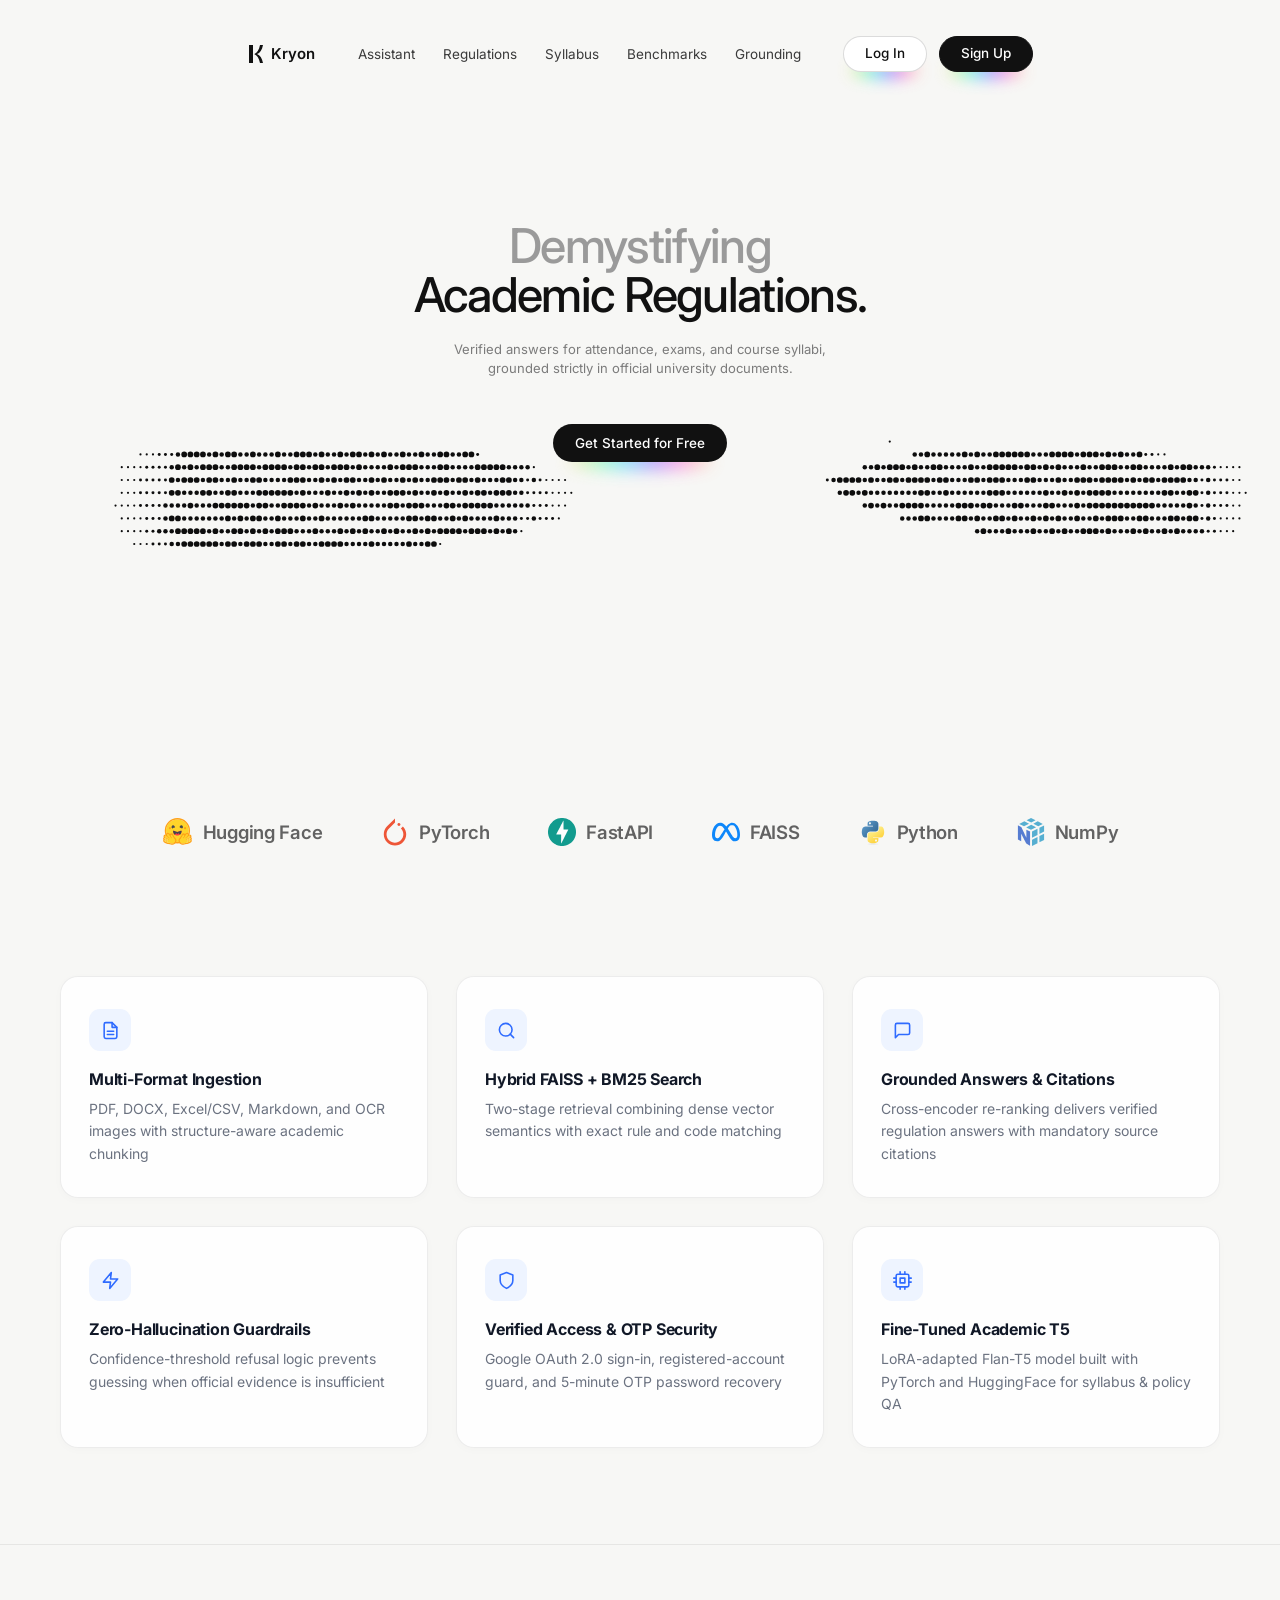
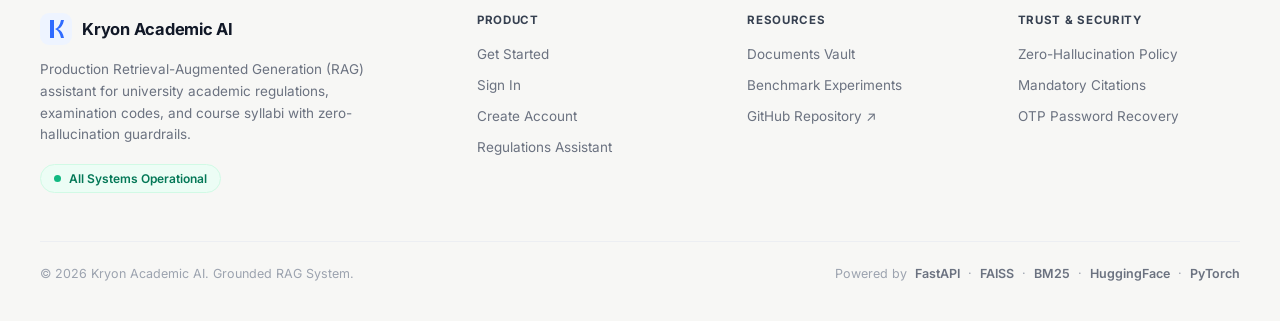
==== commit 8cb51c7d: "ui: add Kryon features grid, aligned footer, and official tech stack logos" ====
--- a/frontend/index.html
+++ b/frontend/index.html
@@ -289,11 +289,11 @@
     .logo-item {
       display: flex;
       align-items: center;
-      gap: 7px;
-      color: #8d8d8d;
-      font-size: clamp(14px, 1.18vw, 17px);
-      font-weight: 500;
-      letter-spacing: -0.01em;
+      gap: 10px;
+      color: #626262;
+      font-size: clamp(16px, 1.45vw, 20px);
+      font-weight: 600;
+      letter-spacing: -0.015em;
       transition: color 0.2s ease;
     }
 
@@ -302,9 +302,16 @@
     }
 
     .logo-item svg {
-      width: 18px;
-      height: 18px;
-      fill: currentColor;
+      width: 28px;
+      height: 28px;
+      flex-shrink: 0;
+      opacity: 0.94;
+      transition: opacity 0.2s ease, transform 0.2s ease;
+    }
+
+    .logo-item:hover svg {
+      opacity: 1;
+      transform: scale(1.06);
     }
 
     /* ============================================================
@@ -327,7 +334,8 @@
       display: flex !important;
     }
 
-    section.hero.view-hidden {
+    section.hero.view-hidden,
+    #landing-showcase.view-hidden {
       display: none !important;
     }
 
@@ -2012,7 +2020,9 @@
         font-size: 12px;
       }
       div.copy { top: 20%; }
-      div.logos { gap: 14px 24px; font-size: 13px; }
+      div.logos { gap: 16px 26px; }
+      .logo-item { font-size: 14.5px; }
+      .logo-item svg { width: 22px; height: 22px; }
       .left-rail { display: none; }
       .top-bar { padding: 12px 16px; }
     }
@@ -2373,6 +2383,205 @@
         border-bottom: 1px solid var(--border-subtle);
       }
       .settings-nav-btn { white-space: nowrap; }
+    }
+
+    /* ============================================================
+       LANDING SHOWCASE (FEATURES GRID + FOOTER BELOW HERO)
+       ============================================================ */
+    #landing-showcase {
+      background: var(--bg);
+      color: var(--ink);
+    }
+
+    .features-band {
+      max-width: 1240px;
+      width: 100%;
+      margin: 0 auto;
+      padding: 76px 40px 96px;
+    }
+
+    .features-grid {
+      display: grid;
+      grid-template-columns: repeat(3, minmax(0, 1fr));
+      gap: 28px;
+    }
+
+    .feature-card {
+      background: rgba(255, 255, 255, 0.88);
+      border: 1px solid var(--border-subtle);
+      border-radius: 18px;
+      padding: 32px 28px;
+      min-height: 176px;
+      display: flex;
+      flex-direction: column;
+      box-shadow: 0 2px 10px rgba(0, 0, 0, 0.02);
+      transition: background 0.2s ease, border-color 0.2s ease, box-shadow 0.2s ease, transform 0.2s ease;
+    }
+
+    .feature-card:hover {
+      background: #ffffff;
+      border-color: rgba(47, 107, 255, 0.35);
+      box-shadow: 0 10px 28px rgba(15, 23, 42, 0.06);
+      transform: translateY(-2px);
+    }
+
+    .feature-icon-box {
+      width: 42px;
+      height: 42px;
+      border-radius: 11px;
+      background: #eef4ff;
+      color: #2f6bff;
+      display: inline-flex;
+      align-items: center;
+      justify-content: center;
+      margin-bottom: 18px;
+    }
+
+    .feature-card-title {
+      font-size: 16px;
+      font-weight: 700;
+      color: #111827;
+      margin-bottom: 9px;
+      letter-spacing: -0.012em;
+    }
+
+    .feature-card-desc {
+      font-size: 14px;
+      line-height: 1.6;
+      color: #6b7280;
+    }
+
+    .landing-footer {
+      background: var(--bg);
+      border-top: 1px solid var(--border-subtle);
+      padding: 68px 40px 40px;
+    }
+
+    .footer-inner {
+      max-width: 1240px;
+      width: 100%;
+      margin: 0 auto;
+    }
+
+    .footer-top {
+      display: grid;
+      grid-template-columns: 1.75fr 1fr 1fr 1fr;
+      gap: 48px;
+    }
+
+    .footer-brand-head {
+      display: flex;
+      align-items: center;
+      gap: 10px;
+      margin-bottom: 14px;
+    }
+
+    .footer-brand-icon {
+      width: 32px;
+      height: 32px;
+      border-radius: 9px;
+      background: #eef4ff;
+      display: inline-flex;
+      align-items: center;
+      justify-content: center;
+    }
+
+    .footer-brand-name {
+      font-size: 16.5px;
+      font-weight: 700;
+      color: #111827;
+      letter-spacing: -0.015em;
+    }
+
+    .footer-brand-desc {
+      font-size: 13.5px;
+      line-height: 1.6;
+      color: #6b7280;
+      max-width: 340px;
+      margin-bottom: 18px;
+    }
+
+    .footer-status-pill {
+      display: inline-flex;
+      align-items: center;
+      gap: 8px;
+      background: #ecfdf5;
+      border: 1px solid #d1fae5;
+      color: #047857;
+      padding: 6px 13px;
+      border-radius: 999px;
+      font-size: 12px;
+      font-weight: 600;
+    }
+
+    .footer-status-dot {
+      width: 7px;
+      height: 7px;
+      border-radius: 50%;
+      background: #10b981;
+    }
+
+    .footer-col-title {
+      font-size: 11.5px;
+      font-weight: 700;
+      text-transform: uppercase;
+      letter-spacing: 0.06em;
+      color: #374151;
+      margin-bottom: 16px;
+    }
+
+    .footer-links {
+      list-style: none;
+      display: flex;
+      flex-direction: column;
+      gap: 11px;
+    }
+
+    .footer-links a {
+      font-size: 13.5px;
+      color: #6b7280;
+      text-decoration: none;
+      transition: color 0.15s ease;
+    }
+
+    .footer-links a:hover {
+      color: #111827;
+    }
+
+    .footer-bottom {
+      border-top: 1px solid #eceef2;
+      margin-top: 48px;
+      padding-top: 24px;
+      display: flex;
+      align-items: center;
+      justify-content: space-between;
+      flex-wrap: wrap;
+      gap: 12px;
+      font-size: 12.5px;
+      color: #9ca3af;
+    }
+
+    .footer-stack {
+      display: flex;
+      align-items: center;
+      gap: 8px;
+      flex-wrap: wrap;
+    }
+
+    .footer-stack strong {
+      font-weight: 600;
+      color: #6b7280;
+    }
+
+    @media (max-width: 960px) {
+      .features-grid { grid-template-columns: repeat(2, minmax(0, 1fr)); }
+      .footer-top { grid-template-columns: 1fr 1fr; gap: 32px; }
+    }
+
+    @media (max-width: 640px) {
+      .features-band { padding: 52px 18px 64px; }
+      .features-grid { grid-template-columns: 1fr; }
+      .footer-top { grid-template-columns: 1fr; gap: 28px; }
     }
   </style>
 </head>
@@ -2436,40 +2645,194 @@
       </div>
     </div>
 
-    <!-- Partner Logos with exact SVGs -->
-    <div class="logos">
-      <!-- 1. Lumenix -->
-      <div class="logo-item">
-        <svg viewBox="0 0 20 20"><path d="M3 15c0-7 5-12 14-12-1 9-6 14-13 13l-1 2-2-1z"/></svg>
-        <span>Lumenix</span>
+    <!-- Official Project Technology Logos -->
+    <div class="logos" aria-label="Core Technologies Powering Kryon">
+      <!-- 1. Hugging Face -->
+      <div class="logo-item" title="Hugging Face Transformers &amp; PEFT">
+        <svg viewBox="0 0 95 88" fill="none" style="width: 31px; height: 29px;">
+          <path fill="#FFD21E" d="M47.21 76.5a34.75 34.75 0 1 0 0-69.5 34.75 34.75 0 0 0 0 69.5Z"/>
+          <path fill="#FF9D0B" d="M81.96 41.75a34.75 34.75 0 1 0-69.5 0 34.75 34.75 0 0 0 69.5 0Zm-73.5 0a38.75 38.75 0 1 1 77.5 0 38.75 38.75 0 0 1-77.5 0Z"/>
+          <path fill="#3A3B45" d="M58.5 32.3c1.28.44 1.78 3.06 3.07 2.38a5 5 0 1 0-6.76-2.07c.61 1.15 2.55-.72 3.7-.32ZM34.95 32.3c-1.28.44-1.79 3.06-3.07 2.38a5 5 0 1 1 6.76-2.07c-.61 1.15-2.56-.72-3.7-.32Z"/>
+          <path fill="#FF323D" d="M46.96 56.29c9.83 0 13-8.76 13-13.26 0-2.34-1.57-1.6-4.09-.36-2.33 1.15-5.46 2.74-8.9 2.74-7.19 0-13-6.88-13-2.38s3.16 13.26 13 13.26Z"/>
+          <path fill="#3A3B45" fill-rule="evenodd" d="M39.43 54a8.7 8.7 0 0 1 5.3-4.49c.4-.12.81.57 1.24 1.28.4.68.82 1.37 1.24 1.37.45 0 .9-.68 1.33-1.35.45-.7.89-1.38 1.32-1.25a8.61 8.61 0 0 1 5 4.17c3.73-2.94 5.1-7.74 5.1-10.7 0-2.34-1.57-1.6-4.09-.36l-.14.07c-2.31 1.15-5.39 2.67-8.77 2.67s-6.45-1.52-8.77-2.67c-2.6-1.29-4.23-2.1-4.23.29 0 3.05 1.46 8.06 5.47 10.97Z" clip-rule="evenodd"/>
+          <path fill="#FF9D0B" d="M70.71 37a3.25 3.25 0 1 0 0-6.5 3.25 3.25 0 0 0 0 6.5ZM24.21 37a3.25 3.25 0 1 0 0-6.5 3.25 3.25 0 0 0 0 6.5ZM17.52 48c-1.62 0-3.06.66-4.07 1.87a5.97 5.97 0 0 0-1.33 3.76 7.1 7.1 0 0 0-1.94-.3c-1.55 0-2.95.59-3.94 1.66a5.8 5.8 0 0 0-.8 7 5.3 5.3 0 0 0-1.79 2.82c-.24.9-.48 2.8.8 4.74a5.22 5.22 0 0 0-.37 5.02c1.02 2.32 3.57 4.14 8.52 6.1 3.07 1.22 5.89 2 5.91 2.01a44.33 44.33 0 0 0 10.93 1.6c5.86 0 10.05-1.8 12.46-5.34 3.88-5.69 3.33-10.9-1.7-15.92-2.77-2.78-4.62-6.87-5-7.77-.78-2.66-2.84-5.62-6.25-5.62a5.7 5.7 0 0 0-4.6 2.46c-1-1.26-1.98-2.25-2.86-2.82A7.4 7.4 0 0 0 17.52 48Zm0 4c.51 0 1.14.22 1.82.65 2.14 1.36 6.25 8.43 7.76 11.18.5.92 1.37 1.31 2.14 1.31 1.55 0 2.75-1.53.15-3.48-3.92-2.93-2.55-7.72-.68-8.01.08-.02.17-.02.24-.02 1.7 0 2.45 2.93 2.45 2.93s2.2 5.52 5.98 9.3c3.77 3.77 3.97 6.8 1.22 10.83-1.88 2.75-5.47 3.58-9.16 3.58-3.81 0-7.73-.9-9.92-1.46-.11-.03-13.45-3.8-11.76-7 .28-.54.75-.76 1.34-.76 2.38 0 6.7 3.54 8.57 3.54.41 0 .7-.17.83-.6.79-2.85-12.06-4.05-10.98-8.17.2-.73.71-1.02 1.44-1.02 3.14 0 10.2 5.53 11.68 5.53.11 0 .2-.03.24-.1.74-1.2.33-2.04-4.9-5.2-5.21-3.16-8.88-5.06-6.8-7.33.24-.26.58-.38 1-.38 3.17 0 10.66 6.82 10.66 6.82s2.02 2.1 3.25 2.1c.28 0 .52-.1.68-.38.86-1.46-8.06-8.22-8.56-11.01-.34-1.9.24-2.85 1.31-2.85Z"/>
+          <path fill="#FFD21E" d="M38.6 76.69c2.75-4.04 2.55-7.07-1.22-10.84-3.78-3.77-5.98-9.3-5.98-9.3s-.82-3.2-2.69-2.9c-1.87.3-3.24 5.08.68 8.01 3.91 2.93-.78 4.92-2.29 2.17-1.5-2.75-5.62-9.82-7.76-11.18-2.13-1.35-3.63-.6-3.13 2.2.5 2.79 9.43 9.55 8.56 11-.87 1.47-3.93-1.71-3.93-1.71s-9.57-8.71-11.66-6.44c-2.08 2.27 1.59 4.17 6.8 7.33 5.23 3.16 5.64 4 4.9 5.2-.75 1.2-12.28-8.53-13.36-4.4-1.08 4.11 11.77 5.3 10.98 8.15-.8 2.85-9.06-5.38-10.74-2.18-1.7 3.21 11.65 6.98 11.76 7.01 4.3 1.12 15.25 3.49 19.08-2.12Z"/>
+          <path fill="#FF9D0B" d="M77.4 48c1.62 0 3.07.66 4.07 1.87a5.97 5.97 0 0 1 1.33 3.76 7.1 7.1 0 0 1 1.95-.3c1.55 0 2.95.59 3.94 1.66a5.8 5.8 0 0 1 .8 7 5.3 5.3 0 0 1 1.78 2.82c.24.9.48 2.8-.8 4.74a5.22 5.22 0 0 1 .37 5.02c-1.02 2.32-3.57 4.14-8.51 6.1-3.08 1.22-5.9 2-5.92 2.01a44.33 44.33 0 0 1-10.93 1.6c-5.86 0-10.05-1.8-12.46-5.34-3.88-5.69-3.33-10.9 1.7-15.92 2.78-2.78 4.63-6.87 5.01-7.77.78-2.66 2.83-5.62 6.24-5.62a5.7 5.7 0 0 1 4.6 2.46c1-1.26 1.98-2.25 2.87-2.82A7.4 7.4 0 0 1 77.4 48Zm0 4c-.51 0-1.13.22-1.82.65-2.13 1.36-6.25 8.43-7.76 11.18a2.43 2.43 0 0 1-2.14 1.31c-1.54 0-2.75-1.53-.14-3.48 3.91-2.93 2.54-7.72.67-8.01a1.54 1.54 0 0 0-.24-.02c-1.7 0-2.45 2.93-2.45 2.93s-2.2 5.52-5.97 9.3c-3.78 3.77-3.98 6.8-1.22 10.83 1.87 2.75 5.47 3.58 9.15 3.58 3.82 0 7.73-.9 9.93-1.46.1-.03 13.45-3.8 11.76-7-.29-.54-.75-.76-1.34-.76-2.38 0-6.71 3.54-8.57 3.54-.42 0-.71-.17-.83-.6-.8-2.85 12.05-4.05 10.97-8.17-.19-.73-.7-1.02-1.44-1.02-3.14 0-10.2 5.53-11.68 5.53-.1 0-.19-.03-.23-.1-.74-1.2-.34-2.04 4.88-5.2 5.23-3.16 8.9-5.06 6.8-7.33-.23-.26-.57-.38-.98-.38-3.18 0-10.67 6.82-10.67 6.82s-2.02 2.1-3.24 2.1a.74.74 0 0 1-.68-.38c-.87-1.46 8.05-8.22 8.55-11.01.34-1.9-.24-2.85-1.31-2.85Z"/>
+          <path fill="#FFD21E" d="M56.33 76.69c-2.75-4.04-2.56-7.07 1.22-10.84 3.77-3.77 5.97-9.3 5.97-9.3s.82-3.2 2.7-2.9c1.86.3 3.23 5.08-.68 8.01-3.92 2.93.78 4.92 2.28 2.17 1.51-2.75 5.63-9.82 7.76-11.18 2.13-1.35 3.64-.6 3.13 2.2-.5 2.79-9.42 9.55-8.55 11 .86 1.47 3.92-1.71 3.92-1.71s9.58-8.71 11.66-6.44c2.08 2.27-1.58 4.17-6.8 7.33-5.23 3.16-5.63 4-4.9 5.2.75 1.2 12.28-8.53 13.36-4.4 1.08 4.11-11.76 5.3-10.97 8.15.8 2.85 9.05-5.38 10.74-2.18 1.69 3.21-11.65 6.98-11.76 7.01-4.31 1.12-15.26 3.49-19.08-2.12Z"/>
+        </svg>
+        <span>Hugging Face</span>
       </div>
-      <!-- 2. Velora -->
-      <div class="logo-item">
-        <svg viewBox="0 0 20 20"><path d="M10 1l8 4.5v9L10 19l-8-4.5v-9zM10 6l-4 2.3v4.4L10 15l4-2.3V8.3z"/></svg>
-        <span>Velora</span>
+
+      <!-- 2. PyTorch (Official SVG) -->
+      <div class="logo-item" title="PyTorch Deep Learning Framework">
+        <svg viewBox="0 0 128 128" fill="none">
+          <path fill="#EE4C2C" d="M100.1 38.3l-9.2 9.2c15.1 15.1 15.1 39.4 0 54.3-15.1 15.1-39.4 15.1-54.3 0-15.1-15.1-15.1-39.4 0-54.3l24-24 3.4-3.4V2L27.8 38.2C7.7 58.3 7.7 90.8 27.8 111s52.6 20.1 72.4 0c20.1-20.2 20.1-52.5-.1-72.7z"/>
+          <circle fill="#EE4C2C" transform="rotate(-88.939 82.069 29.398) scale(.99997)" cx="82.1" cy="29.4" r="6.7"/>
+        </svg>
+        <span>PyTorch</span>
       </div>
-      <!-- 3. Nimbus -->
-      <div class="logo-item">
-        <svg viewBox="0 0 20 20"><path d="M1 5q4.5-3 9 0t9 0v3q-4.5 3-9 0t-9 0zm0 7q4.5-3 9 0t9 0v3q-4.5 3-9 0t-9 0z"/></svg>
-        <span>Nimbus</span>
+
+      <!-- 3. FastAPI (Official SVG) -->
+      <div class="logo-item" title="FastAPI High-Performance API">
+        <svg viewBox="0 0 128 128" fill="none">
+          <circle cx="64" cy="64" r="56" fill="#FFFFFF"/>
+          <path d="M56.813 127.586c-1.903-.227-3.899-.52-4.434-.652a48.078 48.078 0 00-2.375-.5 36.042 36.042 0 01-2.703-.633c-4.145-1.188-4.442-1.285-7.567-2.563-2.875-1.172-8.172-3.91-9.984-5.156-.496-.344-.96-.621-1.031-.621-.07 0-1.23-.816-2.578-1.813-8.57-6.343-15.004-14.043-19.653-23.527-.8-1.629-1.453-3.074-1.453-3.21 0-.134-.144-.505-.32-.817-.363-.649-.88-2.047-1.297-3.492a20.047 20.047 0 00-.625-1.813c-.195-.46-.352-1.02-.352-1.246 0-.227-.195-.965-.433-1.645-.238-.675-.43-1.472-.43-1.77 0-.296-.187-1.32-.418-2.276C.598 73.492 0 67.379 0 63.953c0-3.422.598-9.535 1.16-11.894.23-.957.418-2 .418-2.32 0-.321.145-.95.32-1.4.18-.448.41-1.253.516-1.788.11-.535.36-1.457.563-2.055l.59-1.726c.433-1.293.835-2.387 1.027-2.813.11-.238.539-1.21.957-2.16.676-1.535 2.125-4.43 2.972-5.945.309-.555.426-.739 2.098-3.352 2.649-4.148 7.176-9.309 11.39-12.988 1.485-1.297 6.446-5.063 6.669-5.063.062 0 .53-.281 1.043-.625 1.347-.902 2.668-1.668 4.39-2.531a53.06 53.06 0 001.836-.953c.285-.164.82-.41 3.567-1.64.605-.27 1.257-.516 3.136-1.173.414-.144 1.246-.449 1.84-.672.598-.222 1.301-.406 1.563-.406.258 0 .937-.18 1.508-.402.57-.223 1.605-.477 2.304-.563.696-.082 1.621-.277 2.055-.43.43-.148 1.61-.34 2.621-.425a72.572 72.572 0 003.941-.465c2.688-.394 8.532-.394 11.192 0a75.02 75.02 0 003.781.445c.953.079 2.168.278 2.703.442.535.16 1.461.36 2.055.433.594.079 1.594.325 2.222.551.63.23 1.344.414 1.59.414s.754.137 1.125.309c.375.168 1.168.449 1.766.625.594.18 1.613.535 2.27.797.652.261 1.527.605 1.945.761.77.29 6.46 3.137 7.234 3.622 6.281 3.917 9.512 6.476 13.856 10.964 5.238 5.414 8.715 10.57 12.254 18.16.25.536.632 1.329.851 1.758.215.434.395.942.395 1.13 0 .19.18.76.402 1.269.602 1.383 1.117 2.957 1.36 4.16.12.59.343 1.32.495 1.621.153.3.332 1.063.403 1.688.07.624.277 1.648.453 2.269 1.02 3.531 1.527 13.934.91 18.535-.183 1.367-.39 3.02-.46 3.672-.118 1.117-.708 4.004-1.212 5.945l-.52 2.055c-.98 3.957-3.402 9.594-6.359 14.809-1.172 2.07-5.101 7.668-5.843 8.324-.067.058-.399.45-.735.863-.336.418-1.414 1.586-2.39 2.594-4.301 4.441-7.77 7.187-13.86 10.969-.722.449-6.847 3.441-7.992 3.906-.594.238-1.586.64-2.203.89-.613.247-1.297.454-1.512.458-.215.003-.781.195-1.258.425-.476.23-1.082.422-1.351.426-.266.004-1.043.192-1.727.418-.683.23-1.633.477-2.11.55-.476.075-1.495.278-2.269.45-.773.172-3.11.508-5.187.746a59.06 59.06 0 01-13.945-.031zm4.703-12.5c.3-.234.609-.7.691-1.027.18-.723 29.234-58.97 29.781-59.7.461-.617.504-1.605.082-1.953-.222-.187-3.004-.246-10.43-.234-5.57.012-10.253.016-10.406.012-.226-.008-.273-3.73-.25-19.672.016-10.817-.035-19.766-.113-19.89-.078-.126-.383-.227-.68-.227-.418 0-.613.18-.87.808-.485 1.168-1.825 3.82-8.348 16.485a3554.569 3554.569 0 00-4.055 7.89c-1.156 2.262-2.98 5.813-4.047 7.89a8751.248 8751.248 0 00-8.598 16.759c-4.933 9.636-5.53 10.785-5.742 11.039-.41.496-.633 1.64-.402 2.07.21.394.629.41 11.043.394 5.953-.007 10.863.024 10.914.07.137.141.086 37.31-.055 38.196-.093.582-.031.89.235 1.156.46.461.586.457 1.25-.066zm0 0" fill="#049688"/>
+        </svg>
+        <span>FastAPI</span>
       </div>
-      <!-- 4. Quanta -->
-      <div class="logo-item">
-        <svg viewBox="0 0 20 20"><path d="M10 1a9 9 0 110 18 9 9 0 010-18zm0 3a6 6 0 100 12 6 6 0 000-12zm0 3a3 3 0 110 6 3 3 0 010-6z"/></svg>
-        <span>Quanta</span>
+
+      <!-- 4. FAISS (Official Meta AI SVG) -->
+      <div class="logo-item" title="FAISS Vector Similarity Index (Meta AI)">
+        <svg viewBox="0 0 24 24" fill="#0081FB">
+          <path d="M6.915 4.03c-1.968 0-3.683 1.28-4.871 3.113C.704 9.208 0 11.883 0 14.449c0 .706.07 1.369.21 1.973a6.624 6.624 0 0 0 .265.86 5.297 5.297 0 0 0 .371.761c.696 1.159 1.818 1.927 3.593 1.927 1.497 0 2.633-.671 3.965-2.444.76-1.012 1.144-1.626 2.663-4.32l.756-1.339.186-.325c.061.1.121.196.183.3l2.152 3.595c.724 1.21 1.665 2.556 2.47 3.314 1.046.987 1.992 1.22 3.06 1.22 1.075 0 1.876-.355 2.455-.843a3.743 3.743 0 0 0 .81-.973c.542-.939.861-2.127.861-3.745 0-2.72-.681-5.357-2.084-7.45-1.282-1.912-2.957-2.93-4.716-2.93-1.047 0-2.088.467-3.053 1.308-.652.57-1.257 1.29-1.82 2.05-.69-.875-1.335-1.547-1.958-2.056-1.182-.966-2.315-1.303-3.454-1.303zm10.16 2.053c1.147 0 2.188.758 2.992 1.999 1.132 1.748 1.647 4.195 1.647 6.4 0 1.548-.368 2.9-1.839 2.9-.58 0-1.027-.23-1.664-1.004-.496-.601-1.343-1.878-2.832-4.358l-.617-1.028a44.908 44.908 0 0 0-1.255-1.98c.07-.109.141-.224.211-.327 1.12-1.667 2.118-2.602 3.358-2.602zm-10.201.553c1.265 0 2.058.791 2.675 1.446.307.327.737.871 1.234 1.579l-1.02 1.566c-.757 1.163-1.882 3.017-2.837 4.338-1.191 1.649-1.81 1.817-2.486 1.817-.524 0-1.038-.237-1.383-.794-.263-.426-.464-1.13-.464-2.046 0-2.221.63-4.535 1.66-6.088.454-.687.964-1.226 1.533-1.533a2.264 2.264 0 0 1 1.088-.285z"/>
+        </svg>
+        <span>FAISS</span>
       </div>
-      <!-- 5. Solstice -->
-      <div class="logo-item">
-        <svg viewBox="0 0 20 20"><path d="M1 17L7 6l3 5 3-7 6 13z"/></svg>
-        <span>Solstice</span>
+
+      <!-- 5. Python (Official SVG) -->
+      <div class="logo-item" title="Python Runtime">
+        <svg viewBox="0 0 128 128" fill="none">
+          <linearGradient id="python-original-a" gradientUnits="userSpaceOnUse" x1="70.252" y1="1237.476" x2="170.659" y2="1151.089" gradientTransform="matrix(.563 0 0 -.568 -29.215 707.817)"><stop offset="0" stop-color="#5A9FD4"/><stop offset="1" stop-color="#306998"/></linearGradient>
+          <linearGradient id="python-original-b" gradientUnits="userSpaceOnUse" x1="209.474" y1="1098.811" x2="173.62" y2="1149.537" gradientTransform="matrix(.563 0 0 -.568 -29.215 707.817)"><stop offset="0" stop-color="#FFD43B"/><stop offset="1" stop-color="#FFE873"/></linearGradient>
+          <path fill="url(#python-original-a)" d="M63.391 1.988c-4.222.02-8.252.379-11.8 1.007-10.45 1.846-12.346 5.71-12.346 12.837v9.411h24.693v3.137H29.977c-7.176 0-13.46 4.313-15.426 12.521-2.268 9.405-2.368 15.275 0 25.096 1.755 7.311 5.947 12.519 13.124 12.519h8.491V67.234c0-8.151 7.051-15.34 15.426-15.34h24.665c6.866 0 12.346-5.654 12.346-12.548V15.833c0-6.693-5.646-11.72-12.346-12.837-4.244-.706-8.645-1.027-12.866-1.008zM50.037 9.557c2.55 0 4.634 2.117 4.634 4.721 0 2.593-2.083 4.69-4.634 4.69-2.56 0-4.633-2.097-4.633-4.69-.001-2.604 2.073-4.721 4.633-4.721z" transform="translate(0 10.26)"/>
+          <path fill="url(#python-original-b)" d="M91.682 28.38v10.966c0 8.5-7.208 15.655-15.426 15.655H51.591c-6.756 0-12.346 5.783-12.346 12.549v23.515c0 6.691 5.818 10.628 12.346 12.547 7.816 2.297 15.312 2.713 24.665 0 6.216-1.801 12.346-5.423 12.346-12.547v-9.412H63.938v-3.138h37.012c7.176 0 9.852-5.005 12.348-12.519 2.578-7.735 2.467-15.174 0-25.096-1.774-7.145-5.161-12.521-12.348-12.521h-9.268zM77.809 87.927c2.561 0 4.634 2.097 4.634 4.692 0 2.602-2.074 4.719-4.634 4.719-2.55 0-4.633-2.117-4.633-4.719 0-2.595 2.083-4.692 4.633-4.692z" transform="translate(0 10.26)"/>
+          <radialGradient id="python-original-c" cx="1825.678" cy="444.45" r="26.743" gradientTransform="matrix(0 -.24 -1.055 0 532.979 557.576)" gradientUnits="userSpaceOnUse"><stop offset="0" stop-color="#B8B8B8" stop-opacity=".498"/><stop offset="1" stop-color="#7F7F7F" stop-opacity="0"/></radialGradient>
+          <path opacity=".444" fill="url(#python-original-c)" d="M97.309 119.597c0 3.543-14.816 6.416-33.091 6.416-18.276 0-33.092-2.873-33.092-6.416 0-3.544 14.815-6.417 33.092-6.417 18.275 0 33.091 2.872 33.091 6.417z"/>
+        </svg>
+        <span>Python</span>
       </div>
-      <!-- 6. Parallax -->
-      <div class="logo-item">
-        <svg viewBox="0 0 20 20"><path d="M10 1l9 4-9 4-9-4zm-9 8l9 4 9-4v3l-9 4-9-4zm0 5l9 4 9-4v2l-9 4-9-4z"/></svg>
-        <span>Parallax</span>
+
+      <!-- 6. NumPy (Official SVG) -->
+      <div class="logo-item" title="NumPy Scientific Vector Computing">
+        <svg viewBox="0 0 128 128" fill="none">
+          <path fill="#4DABCF" d="m55.012 26.006-21.38-10.789L10.154 26.93l21.969 11.027Zm9.808 4.951L87.241 42.28 63.982 53.955l-22-11.043Zm29.948-15.581 23.037 11.552L97.2 37.272 74.735 25.938ZM84.853 10.4 64.113 0 43.598 10.24 64.97 21.014ZM68.64 99.702V128l25.122-12.537-.023-28.31ZM93.727 77.27l-.028-28.012-25.06 12.458V89.74Zm30.158-5.246v28.41l-21.43 10.69-.017-28.279zm0-9.935V34.25l-21.47 10.673.016 28.068z"/>
+          <path fill="#4c75cf" d="m59.77 61.716-16.918-8.512V89.97s-20.7-44.033-22.612-47.99c-.246-.513-1.263-1.07-1.522-1.209-3.731-1.947-14.603-7.45-14.603-7.45v64.977l15.04 8.063V72.382s20.478 39.346 20.689 39.78c.214.429 2.257 4.57 4.459 6.028 2.92 1.939 15.458 9.477 15.458 9.477z"/>
+        </svg>
+        <span>NumPy</span>
       </div>
     </div>
   </section>
+
+  <!-- ============================================================
+       SECTION 1B: PROJECT FEATURES GRID & FOOTER (BELOW HERO)
+       ============================================================ -->
+  <div id="landing-showcase">
+    <section class="features-band" id="landing-features" aria-label="Kryon Platform Capabilities">
+      <div class="features-grid">
+        <div class="feature-card">
+          <div class="feature-icon-box">
+            <svg width="19" height="19" viewBox="0 0 24 24" fill="none" stroke="currentColor" stroke-width="2" stroke-linecap="round" stroke-linejoin="round"><path d="M14 2H6a2 2 0 0 0-2 2v16a2 2 0 0 0 2 2h12a2 2 0 0 0 2-2V8z"></path><polyline points="14 2 14 8 20 8"></polyline><line x1="16" y1="13" x2="8" y2="13"></line><line x1="16" y1="17" x2="8" y2="17"></line></svg>
+          </div>
+          <div class="feature-card-title">Multi-Format Ingestion</div>
+          <p class="feature-card-desc">PDF, DOCX, Excel/CSV, Markdown, and OCR images with structure-aware academic chunking</p>
+        </div>
+
+        <div class="feature-card">
+          <div class="feature-icon-box">
+            <svg width="19" height="19" viewBox="0 0 24 24" fill="none" stroke="currentColor" stroke-width="2" stroke-linecap="round" stroke-linejoin="round"><circle cx="11" cy="11" r="8"></circle><line x1="21" y1="21" x2="16.65" y2="16.65"></line></svg>
+          </div>
+          <div class="feature-card-title">Hybrid FAISS + BM25 Search</div>
+          <p class="feature-card-desc">Two-stage retrieval combining dense vector semantics with exact rule and code matching</p>
+        </div>
+
+        <div class="feature-card">
+          <div class="feature-icon-box">
+            <svg width="19" height="19" viewBox="0 0 24 24" fill="none" stroke="currentColor" stroke-width="2" stroke-linecap="round" stroke-linejoin="round"><path d="M21 15a2 2 0 0 1-2 2H7l-4 4V5a2 2 0 0 1 2-2h14a2 2 0 0 1 2 2z"></path></svg>
+          </div>
+          <div class="feature-card-title">Grounded Answers &amp; Citations</div>
+          <p class="feature-card-desc">Cross-encoder re-ranking delivers verified regulation answers with mandatory source citations</p>
+        </div>
+
+        <div class="feature-card">
+          <div class="feature-icon-box">
+            <svg width="19" height="19" viewBox="0 0 24 24" fill="none" stroke="currentColor" stroke-width="2" stroke-linecap="round" stroke-linejoin="round"><polygon points="13 2 3 14 12 14 11 22 21 10 12 10 13 2"></polygon></svg>
+          </div>
+          <div class="feature-card-title">Zero-Hallucination Guardrails</div>
+          <p class="feature-card-desc">Confidence-threshold refusal logic prevents guessing when official evidence is insufficient</p>
+        </div>
+
+        <div class="feature-card">
+          <div class="feature-icon-box">
+            <svg width="19" height="19" viewBox="0 0 24 24" fill="none" stroke="currentColor" stroke-width="2" stroke-linecap="round" stroke-linejoin="round"><path d="M12 22s8-4 8-10V5l-8-3-8 3v7c0 6 8 10 8 10z"></path></svg>
+          </div>
+          <div class="feature-card-title">Verified Access &amp; OTP Security</div>
+          <p class="feature-card-desc">Google OAuth 2.0 sign-in, registered-account guard, and 5-minute OTP password recovery</p>
+        </div>
+
+        <div class="feature-card">
+          <div class="feature-icon-box">
+            <svg width="19" height="19" viewBox="0 0 24 24" fill="none" stroke="currentColor" stroke-width="2" stroke-linecap="round" stroke-linejoin="round"><rect x="4" y="4" width="16" height="16" rx="2" ry="2"></rect><rect x="9" y="9" width="6" height="6"></rect><line x1="9" y1="1" x2="9" y2="4"></line><line x1="15" y1="1" x2="15" y2="4"></line><line x1="9" y1="20" x2="9" y2="23"></line><line x1="15" y1="20" x2="15" y2="23"></line><line x1="20" y1="9" x2="23" y2="9"></line><line x1="20" y1="14" x2="23" y2="14"></line><line x1="1" y1="9" x2="4" y2="9"></line><line x1="1" y1="14" x2="4" y2="14"></line></svg>
+          </div>
+          <div class="feature-card-title">Fine-Tuned Academic T5</div>
+          <p class="feature-card-desc">LoRA-adapted Flan-T5 model built with PyTorch and HuggingFace for syllabus &amp; policy QA</p>
+        </div>
+      </div>
+    </section>
+
+    <footer class="landing-footer">
+      <div class="footer-inner">
+        <div class="footer-top">
+          <div>
+            <div class="footer-brand-head">
+              <div class="footer-brand-icon">
+                <svg viewBox="0 0 16 18" width="16" height="18" fill="#2f6bff">
+                  <path d="M2 0h4v18H2zM7 9c3-1 5-4 6-9h3c-1 5-3 8-6 9 3 1 5 4 6 9h-3c-1-5-3-8-6-9z"/>
+                </svg>
+              </div>
+              <span class="footer-brand-name">Kryon Academic AI</span>
+            </div>
+            <p class="footer-brand-desc">
+              Production Retrieval-Augmented Generation (RAG) assistant for university academic regulations, examination codes, and course syllabi with zero-hallucination guardrails.
+            </p>
+            <div class="footer-status-pill">
+              <span class="footer-status-dot"></span>
+              <span>All Systems Operational</span>
+            </div>
+          </div>
+
+          <div>
+            <div class="footer-col-title">Product</div>
+            <ul class="footer-links">
+              <li><a href="#assistant" onclick="handleHeroCtaClick(event)">Get Started</a></li>
+              <li><a href="signup.html?mode=login">Sign In</a></li>
+              <li><a href="signup.html?mode=signup">Create Account</a></li>
+              <li><a href="#assistant" onclick="handleHeroCtaClick(event)">Regulations Assistant</a></li>
+            </ul>
+          </div>
+
+          <div>
+            <div class="footer-col-title">Resources</div>
+            <ul class="footer-links">
+              <li><a href="#assistant" onclick="if(isUserLoggedIn()){event.preventDefault(); showView('app','docs');} else {handleHeroCtaClick(event);}">Documents Vault</a></li>
+              <li><a href="#assistant" onclick="if(isUserLoggedIn()){event.preventDefault(); showView('app','experiments');} else {handleHeroCtaClick(event);}">Benchmark Experiments</a></li>
+              <li><a href="https://github.com/biswa16-dev/Kryon" target="_blank" rel="noopener noreferrer">GitHub Repository &#8599;</a></li>
+            </ul>
+          </div>
+
+          <div>
+            <div class="footer-col-title">Trust &amp; Security</div>
+            <ul class="footer-links">
+              <li><a href="#landing-features">Zero-Hallucination Policy</a></li>
+              <li><a href="#landing-features">Mandatory Citations</a></li>
+              <li><a href="signup.html?mode=forgot">OTP Password Recovery</a></li>
+            </ul>
+          </div>
+        </div>
+
+        <div class="footer-bottom">
+          <div>&copy; 2026 Kryon Academic AI. Grounded RAG System.</div>
+          <div class="footer-stack">
+            <span>Powered by</span>
+            <strong>FastAPI</strong><span>&middot;</span>
+            <strong>FAISS</strong><span>&middot;</span>
+            <strong>BM25</strong><span>&middot;</span>
+            <strong>HuggingFace</strong><span>&middot;</span>
+            <strong>PyTorch</strong>
+          </div>
+        </div>
+      </div>
+    </footer>
+  </div>
 
 
   <!-- ============================================================
@@ -3752,6 +4115,7 @@
     /* Single Page View Switcher: Stores Assistant inside Get Started button */
     function showView(view, tab = "chat") {
       const heroEl = document.getElementById("hero");
+      const showcaseEl = document.getElementById("landing-showcase");
       const appEl = document.getElementById("assistant");
 
       if (view === "app" || view === "assistant") {
@@ -3760,6 +4124,7 @@
           return;
         }
         heroEl.classList.add("view-hidden");
+        if (showcaseEl) showcaseEl.classList.add("view-hidden");
         appEl.classList.add("view-active");
         setDashboardTab(tab);
         window.scrollTo({ top: 0, behavior: "smooth" });
@@ -3774,6 +4139,7 @@
       } else {
         appEl.classList.remove("view-active");
         heroEl.classList.remove("view-hidden");
+        if (showcaseEl) showcaseEl.classList.remove("view-hidden");
         window.scrollTo({ top: 0, behavior: "smooth" });
         if (window.location.hash === "#assistant") {
           try { history.pushState(null, null, " "); } catch(e) {}
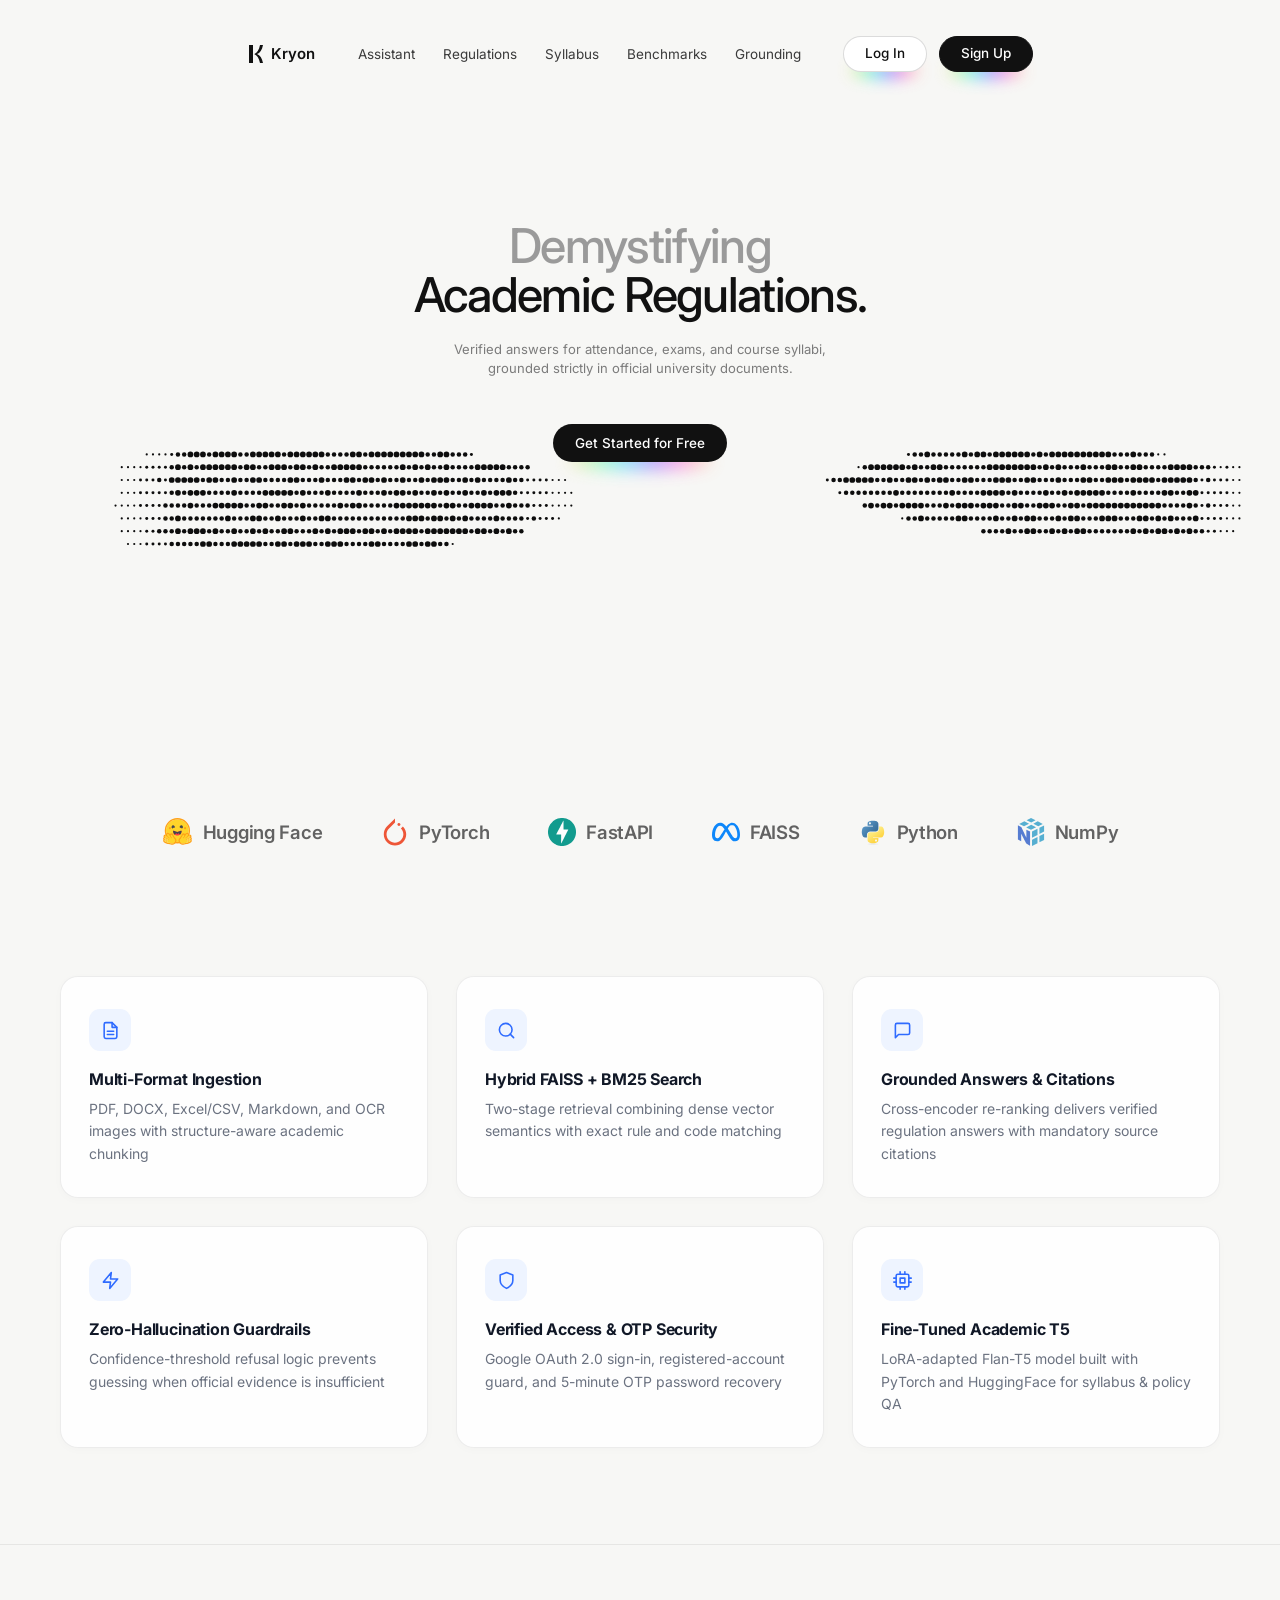
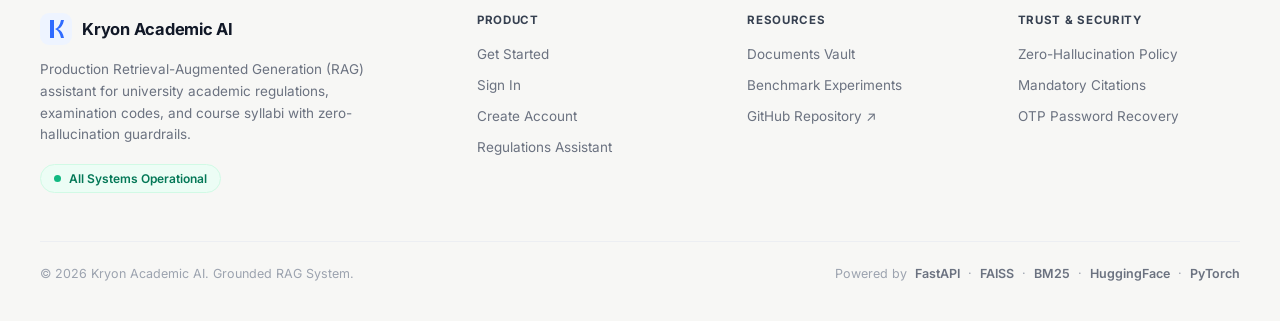
==== commit ae8b38bb: "feat(deploy): configure Firebase Hosting frontend and Render backend deployment" ====
--- a/frontend/index.html
+++ b/frontend/index.html
@@ -10,6 +10,7 @@
   <link rel="preconnect" href="https://fonts.googleapis.com">
   <link rel="preconnect" href="https://fonts.gstatic.com" crossorigin>
   <link href="https://fonts.googleapis.com/css2?family=Inter:wght@400;500;600&family=Inter+Tight:wght@400;500;600&display=swap" rel="stylesheet">
+  <script src="/config.js"></script>
   <style>
     :root {
       --bg: #f7f7f5;
@@ -332,6 +333,26 @@
 
     section#assistant.view-active {
       display: flex !important;
+    }
+
+    /* Scale Agent workspace & settings to 80% while keeping Landing Page at 100% */
+    html.kryon-agent-mode {
+      zoom: 0.8;
+    }
+
+    html.kryon-agent-mode section#assistant,
+    html.kryon-agent-mode section#assistant .left-rail,
+    html.kryon-agent-mode section#assistant .main-content {
+      height: calc(100vh / 0.8);
+      max-height: calc(100vh / 0.8);
+    }
+
+    html.kryon-agent-mode .tab-view {
+      max-height: calc((100vh / 0.8) - 150px);
+    }
+
+    html.kryon-agent-mode .settings-dialog {
+      max-height: calc(88vh / 0.8);
     }
 
     section.hero.view-hidden,
@@ -4109,7 +4130,7 @@
 
     function handleGateGoogleOAuth() {
       const origin = encodeURIComponent(window.location.origin);
-      window.location.href = `/api/v1/auth/google/login?mode=signup&origin=${origin}`;
+      window.location.href = kryonApiUrl(`/api/v1/auth/google/login?mode=signup&origin=${origin}`);
     }
 
     /* Single Page View Switcher: Stores Assistant inside Get Started button */
@@ -4125,6 +4146,7 @@
         }
         heroEl.classList.add("view-hidden");
         if (showcaseEl) showcaseEl.classList.add("view-hidden");
+        document.documentElement.classList.add("kryon-agent-mode");
         appEl.classList.add("view-active");
         setDashboardTab(tab);
         window.scrollTo({ top: 0, behavior: "smooth" });
@@ -4138,6 +4160,7 @@
         }, 250);
       } else {
         appEl.classList.remove("view-active");
+        document.documentElement.classList.remove("kryon-agent-mode");
         heroEl.classList.remove("view-hidden");
         if (showcaseEl) showcaseEl.classList.remove("view-hidden");
         window.scrollTo({ top: 0, behavior: "smooth" });
@@ -4412,8 +4435,9 @@
         const toggleRect = toggle.getBoundingClientRect();
         const mainContent = document.querySelector(".main-content");
         const mainRect = mainContent ? mainContent.getBoundingClientRect() : { left: 0 };
-        const leftOffset = Math.max(0, Math.round(toggleRect.left - mainRect.left));
-        const width = Math.round(toggleRect.width);
+        const zoomScale = document.documentElement.classList.contains("kryon-agent-mode") ? 0.8 : 1;
+        const leftOffset = Math.max(0, Math.round((toggleRect.left - mainRect.left) / zoomScale));
+        const width = Math.round(toggle.offsetWidth || (toggleRect.width / zoomScale));
 
         if (width > 0) {
           bar.style.width = width + "px";
@@ -4496,7 +4520,7 @@
       } catch (err) {
         loadingCard.innerHTML = `
           <div style="color: #dc2626; font-size: 13.5px;">
-            ⚠️ Unable to communicate with the local RAG API server (${err.message}). Please ensure the server is running on port 8000.
+            ⚠️ Unable to reach the Kryon RAG API server (${err.message}). If running locally, ensure the backend is running on port 8000; on cloud hosting, wait a moment if the Render service is waking up.
           </div>
         `;
       }
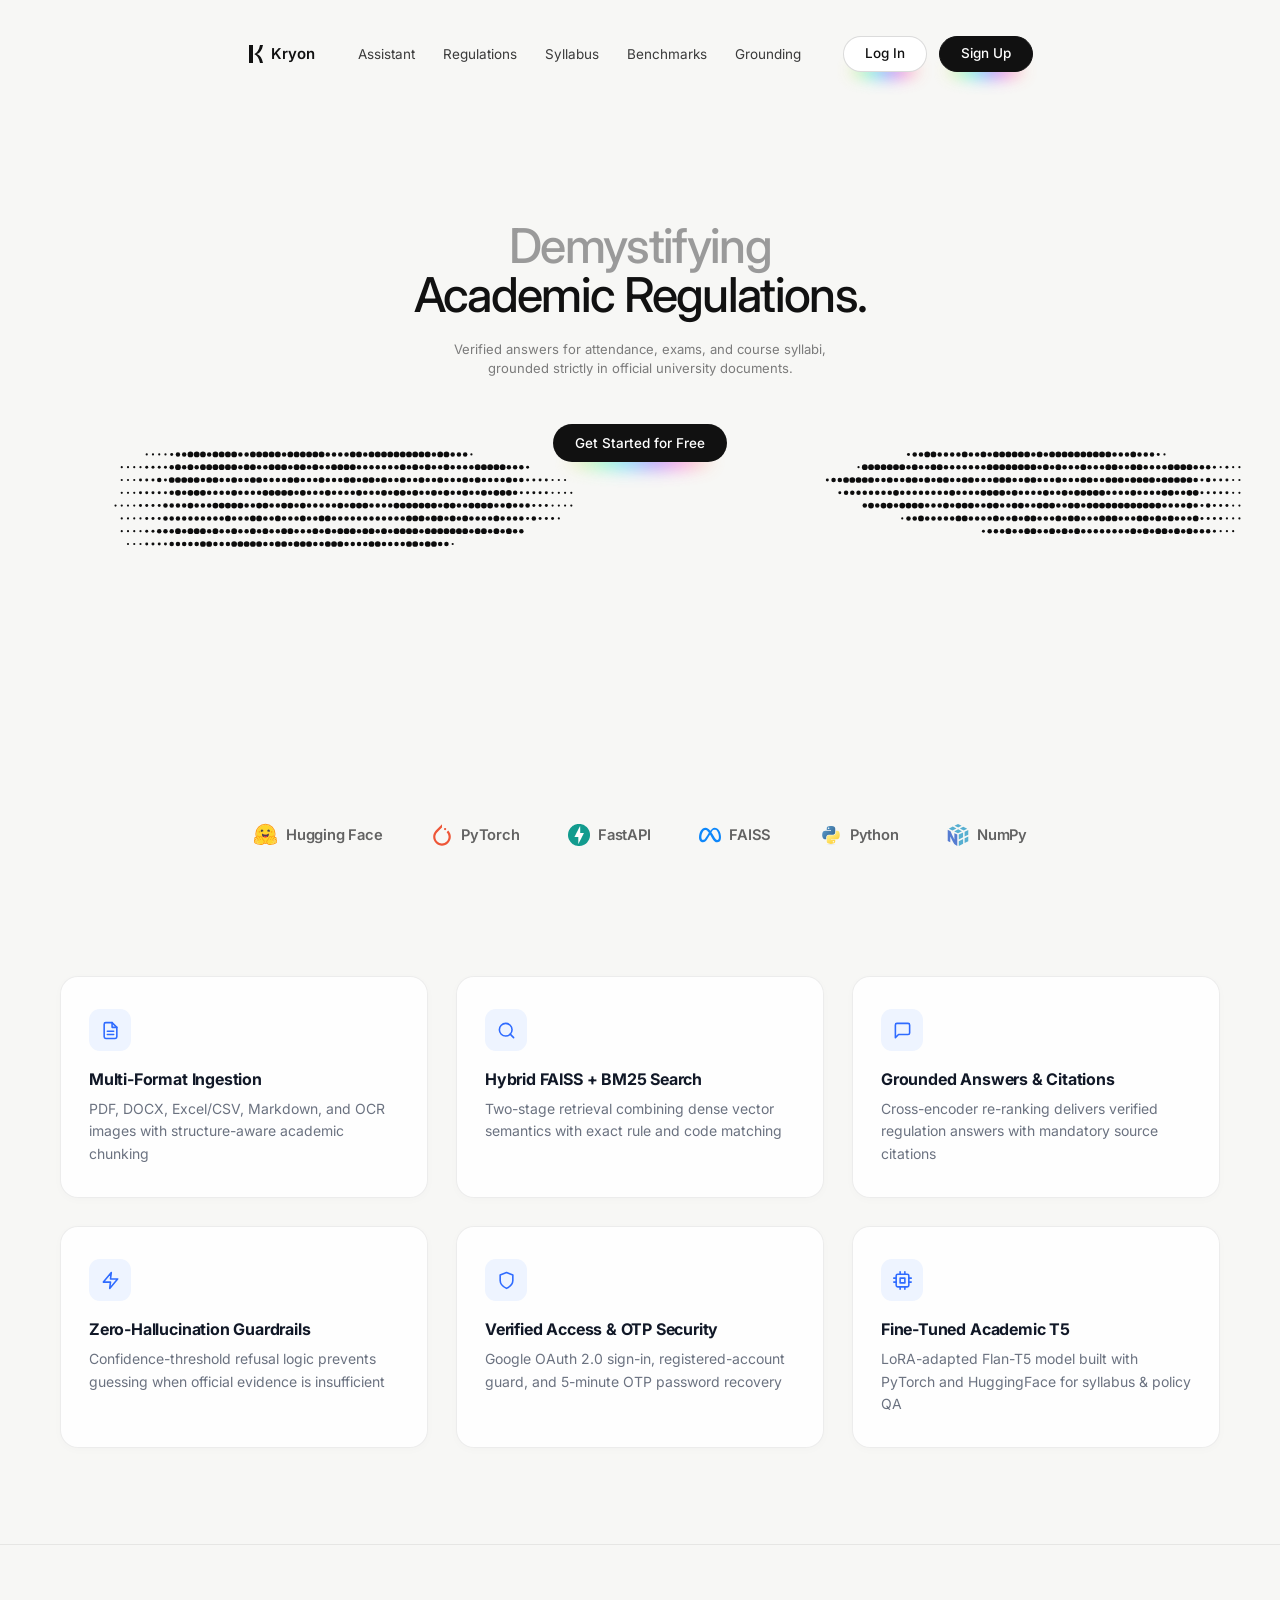
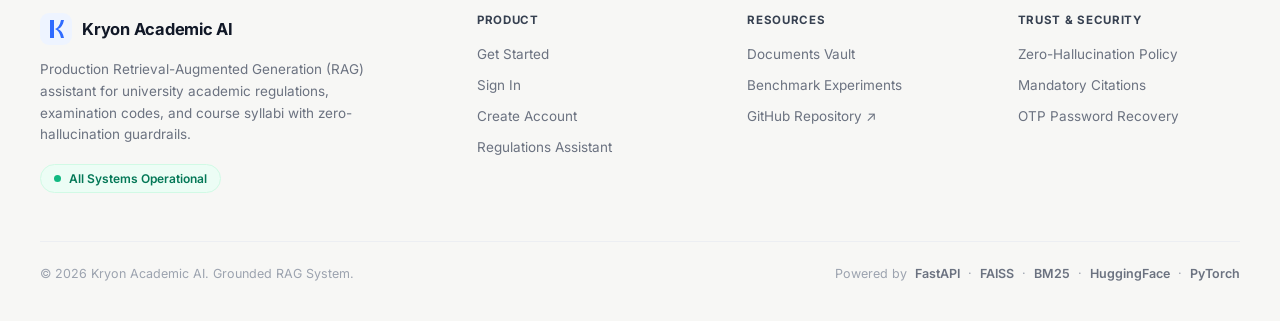
==== commit 7db756a4: "ui: slightly scale down landing technology logo strip" ====
--- a/frontend/index.html
+++ b/frontend/index.html
@@ -281,7 +281,7 @@
       display: flex;
       justify-content: center;
       align-items: center;
-      gap: clamp(26px, 4.6vw, 66px);
+      gap: clamp(22px, 3.8vw, 54px);
       flex-wrap: wrap;
       padding: 0 16px;
       z-index: 3;
@@ -290,9 +290,9 @@
     .logo-item {
       display: flex;
       align-items: center;
-      gap: 10px;
+      gap: 8px;
       color: #626262;
-      font-size: clamp(16px, 1.45vw, 20px);
+      font-size: clamp(14px, 1.15vw, 16.5px);
       font-weight: 600;
       letter-spacing: -0.015em;
       transition: color 0.2s ease;
@@ -303,8 +303,8 @@
     }
 
     .logo-item svg {
-      width: 28px;
-      height: 28px;
+      width: 22px;
+      height: 22px;
       flex-shrink: 0;
       opacity: 0.94;
       transition: opacity 0.2s ease, transform 0.2s ease;
@@ -2670,7 +2670,7 @@
     <div class="logos" aria-label="Core Technologies Powering Kryon">
       <!-- 1. Hugging Face -->
       <div class="logo-item" title="Hugging Face Transformers &amp; PEFT">
-        <svg viewBox="0 0 95 88" fill="none" style="width: 31px; height: 29px;">
+        <svg viewBox="0 0 95 88" fill="none" style="width: 25px; height: 23px;">
           <path fill="#FFD21E" d="M47.21 76.5a34.75 34.75 0 1 0 0-69.5 34.75 34.75 0 0 0 0 69.5Z"/>
           <path fill="#FF9D0B" d="M81.96 41.75a34.75 34.75 0 1 0-69.5 0 34.75 34.75 0 0 0 69.5 0Zm-73.5 0a38.75 38.75 0 1 1 77.5 0 38.75 38.75 0 0 1-77.5 0Z"/>
           <path fill="#3A3B45" d="M58.5 32.3c1.28.44 1.78 3.06 3.07 2.38a5 5 0 1 0-6.76-2.07c.61 1.15 2.55-.72 3.7-.32ZM34.95 32.3c-1.28.44-1.79 3.06-3.07 2.38a5 5 0 1 1 6.76-2.07c-.61 1.15-2.56-.72-3.7-.32Z"/>
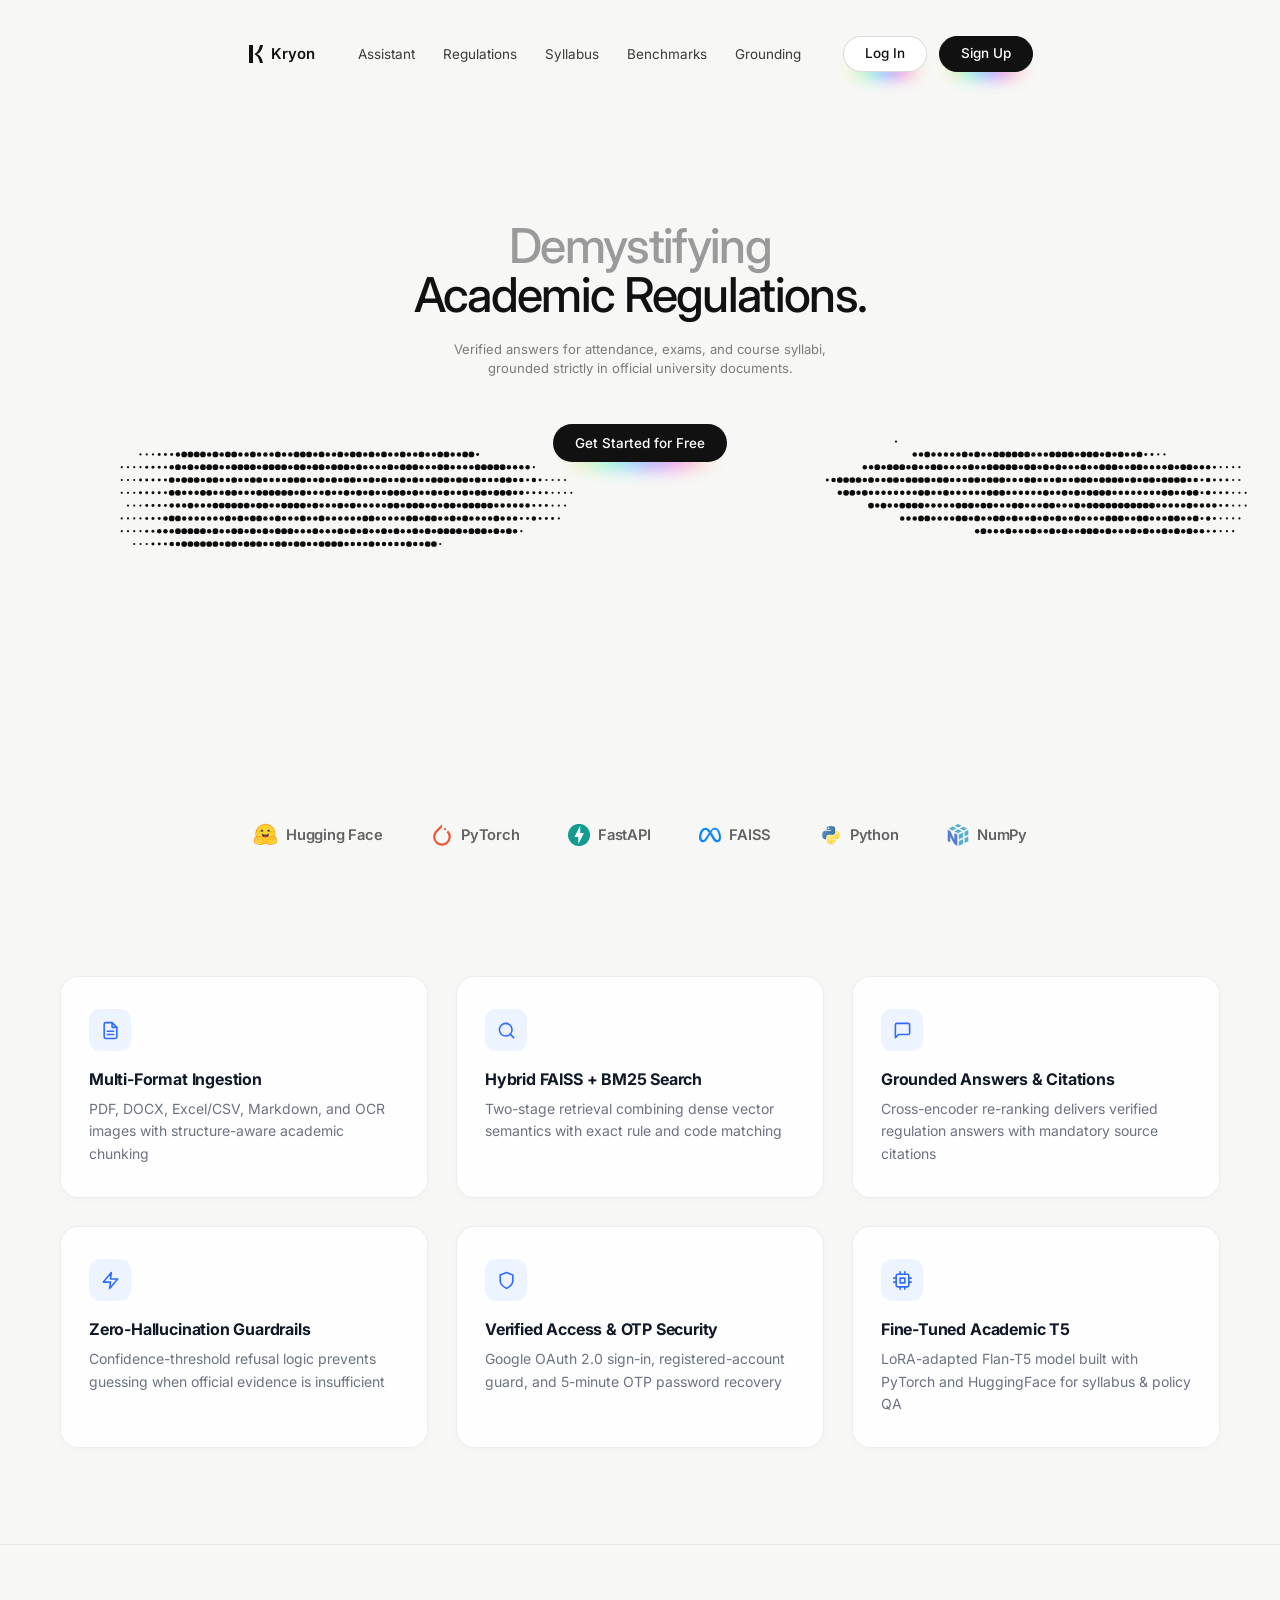
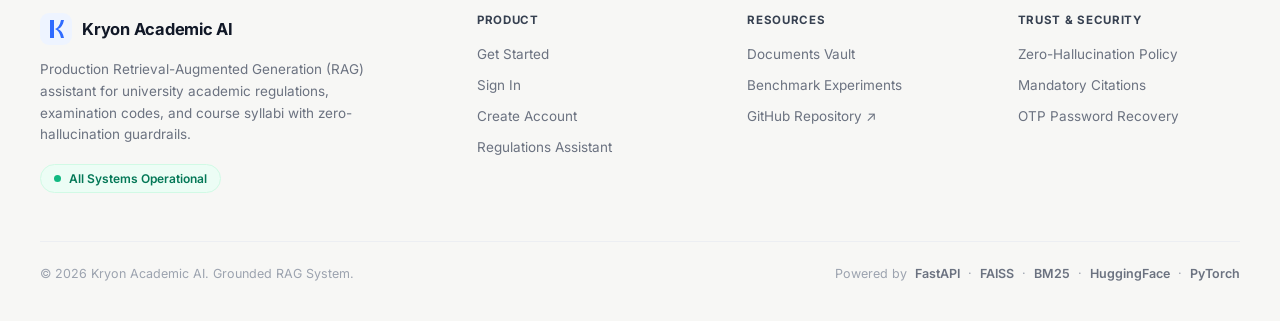
==== commit 68be37fa: "fix(ui,rag): remove § section symbol from answers and citations" ====
--- a/frontend/index.html
+++ b/frontend/index.html
@@ -4540,8 +4540,8 @@
         citationsHtml = `
           <div class="citation-block">
             <strong>Mandatory Source Citation:</strong><br>
-            📄 <em>${cit.document}</em> — §<strong>${cit.section}</strong> (Page ${cit.page})<br>
-            <span style="color: var(--sub); font-size: 11.5px;">"${cit.quote_snippet}"</span>
+            📄 <em>${cit.document}</em> — <strong>${(cit.section || "").replace(/§\s*/g, "")}</strong> (Page ${cit.page})<br>
+            <span style="color: var(--sub); font-size: 11.5px;">"${(cit.quote_snippet || "").replace(/§\s*/g, "")}"</span>
           </div>
         `;
       }
@@ -4556,10 +4556,10 @@
             ${data.retrieved_chunks.map((c, i) => `
               <div class="chunk-item">
                 <div class="chunk-header">
-                  <span><strong>#${i+1}</strong> ${c.filename || c.title} &bull; ${c.section}</span>
+                  <span><strong>#${i+1}</strong> ${c.filename || c.title} &bull; ${(c.section || "").replace(/§\s*/g, "")}</span>
                   <span>Confidence: ${Math.round(c.score * 100)}%</span>
                 </div>
-                <div style="color: #444; font-size: 11.5px; line-height: 1.4;">${c.text_preview || 'Section clause retrieved.'}</div>
+                <div style="color: #444; font-size: 11.5px; line-height: 1.4;">${(c.text_preview || 'Section clause retrieved.').replace(/§\s*/g, "")}</div>
               </div>
             `).join('')}
           </div>
@@ -4593,7 +4593,8 @@
     }
 
     function escapeHtml(str) {
-      return str
+      return (str || "")
+        .replace(/§\s*/g, "")
         .replace(/&/g, "&amp;")
         .replace(/</g, "&lt;")
         .replace(/>/g, "&gt;")
